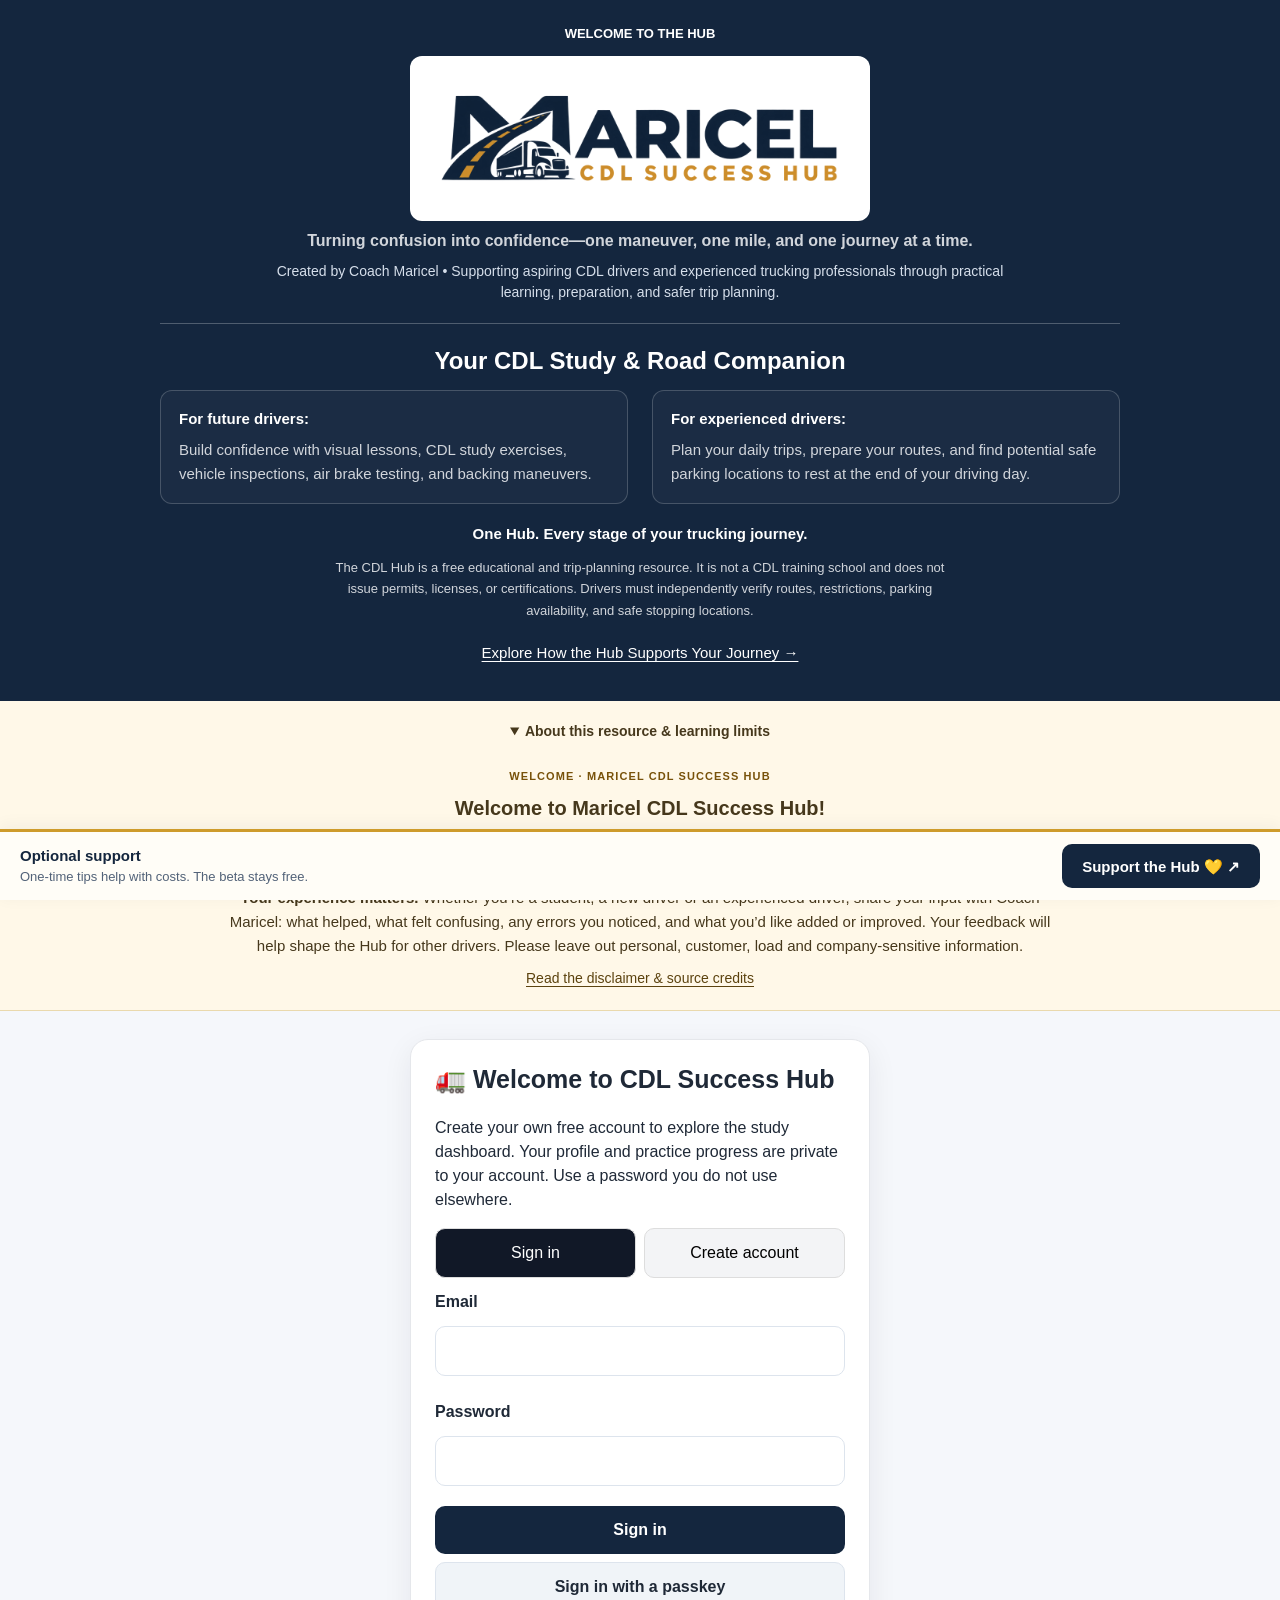
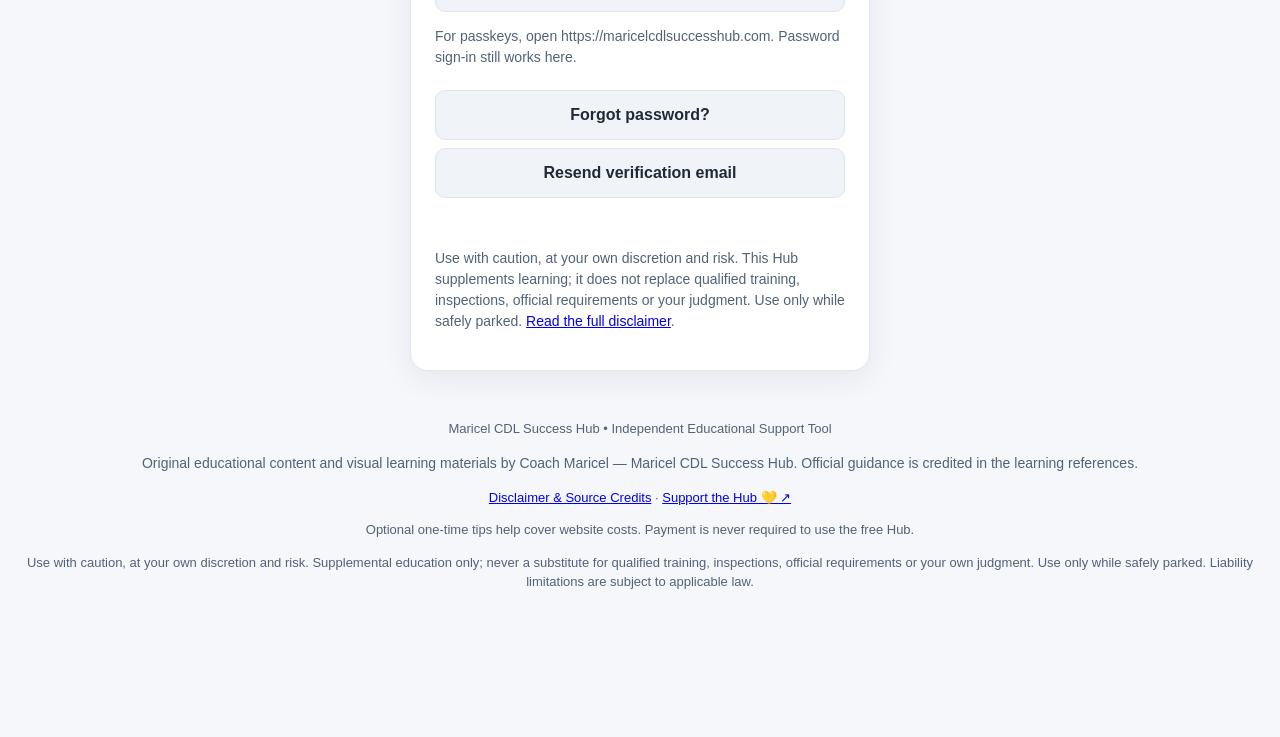
==== index.html @ 184f887d "Remove public beta messaging for official Hub launch" ====
<!DOCTYPE html>
<html lang="en">
<head>
  <meta charset="UTF-8" />
  <meta name="viewport" content="width=device-width, initial-scale=1.0" />
  <title>Maricel CDL Success Hub</title>
  <meta name="description" content="A free CDL study and road companion for aspiring and experienced drivers: visual lessons, daily trip planning, route resources and potential parking locations. Not a CDL training school or licensing agency.">
  <meta name="theme-color" content="#111827" />
  <meta name="apple-mobile-web-app-capable" content="yes" />
  <meta name="apple-mobile-web-app-status-bar-style" content="black-translucent" />
  <meta name="apple-mobile-web-app-title" content="CDL Success Hub" />
  <link rel="manifest" href="manifest.json" />
  <link rel="apple-touch-icon" href="icon-192.png" />                            
  <script src="member-config.js"></script>
  <script src="member-navigation.js?v=57"></script>
  <meta name="referrer" content="no-referrer" />
  <script src="vendor/supabase-2.105.0.js"></script>
  <style>
    [hidden]{display:none!important}
    :root{--bg:#f5f7fb;--card:#fff;--text:#1f2937;--muted:#6b7280;--border:#e5e7eb;--accent:#111827;--soft:#f3f4f6;--danger:#991b1b;--success:#166534}
    *{box-sizing:border-box}
    body{margin:0;font-family:Arial,sans-serif;background:var(--bg);color:var(--text)}
    header{background:var(--accent);color:white;padding:22px 16px;text-align:center}
    header h1{margin:0;font-size:25px} header p{margin:8px 0 0;color:#d1d5db}
    main{padding:16px;max-width:1120px;margin:auto}
    section{display:none}.active{display:block}
    .card{background:var(--card);border:1px solid var(--border);border-radius:16px;padding:16px;margin-bottom:16px;box-shadow:0 2px 10px rgba(0,0,0,.04)}
    h2{margin-top:0} label{display:block;font-weight:bold;margin-top:12px;margin-bottom:6px}
    input,textarea,select{width:100%;padding:12px;border:1px solid var(--border);border-radius:10px;font-size:16px;background:white}
    textarea{min-height:90px}
    .btn{margin-top:14px;background:var(--accent);color:white;border:none;padding:12px;border-radius:10px;font-weight:bold;cursor:pointer;width:100%}
    .btn.light{background:var(--soft);color:var(--text);border:1px solid var(--border)}
    .grid{display:grid;grid-template-columns:repeat(auto-fit,minmax(220px,1fr));gap:12px}
    .two-col{display:grid;grid-template-columns:repeat(auto-fit,minmax(245px,1fr));gap:12px}
    .warning{background:#fff7ed;border:1px solid #fed7aa;color:#7c2d12;padding:12px;border-radius:12px;margin-top:12px}
    .success{background:#f0fdf4;border:1px solid #bbf7d0;color:var(--success);padding:12px;border-radius:12px;margin-top:12px}
    .danger{background:#fef2f2;border:1px solid #fecaca;color:var(--danger);padding:12px;border-radius:12px;margin-top:12px}
    .small{color:var(--muted);font-size:14px}
    .list-item{border:1px solid var(--border);border-radius:12px;padding:12px;margin:10px 0;background:white}
    .pill{display:inline-block;padding:6px 10px;border-radius:999px;background:var(--soft);margin:4px;font-size:14px}
    ol li, ul li{margin:8px 0}
    footer{text-align:center;color:var(--muted);padding:20px;font-size:13px}
    details.advanced{margin-top:12px;border:1px solid var(--border);border-radius:12px;padding:10px 12px;background:var(--soft)}
    details.advanced summary{cursor:pointer;font-weight:700}
    .action-grid{display:grid;grid-template-columns:repeat(auto-fit,minmax(180px,1fr));gap:10px;margin-top:12px}.action-grid .btn{margin-top:0}
    .dashboard-grid{display:grid;grid-template-columns:minmax(0,1.35fr) minmax(260px,.65fr);gap:16px}.dashboard-grid .card{margin-bottom:0}.dashboard-note-grid{display:grid;grid-template-columns:1fr 1fr;gap:16px;margin-top:16px}.dashboard-note-grid>div{margin-top:0}
    #practiceyard .grid{grid-template-columns:repeat(3,minmax(0,1fr));align-items:stretch}
    #practiceyard .grid .card{display:flex;flex-direction:column;gap:8px}
    #practiceyard .grid .card h3{margin:0}
    #practiceyard .grid .card p{flex:1;line-height:1.5;margin:4px 0}
    #practiceyard .grid .btn{margin-top:auto}
    @media(max-width:700px){#practiceyard .grid,.dashboard-grid,.dashboard-note-grid{grid-template-columns:1fr}main{padding:12px}}
    #memberGate{max-width:460px;margin:28px auto;padding:24px;border-radius:18px;background:white;border:1px solid #e5e7eb;box-shadow:0 8px 30px #11182712}
    #memberGate input{margin:6px 0 12px}#memberGate .btn{margin-top:8px}#memberGate .auth-tabs{display:flex;gap:8px}#memberGate .auth-tabs button{flex:1;padding:12px;border:1px solid #ddd;border-radius:10px;background:#f3f4f6;cursor:pointer}#memberGate .auth-tabs button.selected{background:#111827;color:white}#memberMessage{min-height:22px;margin-top:12px}#memberControls{display:none;align-items:center;justify-content:space-between;gap:12px;padding:8px 16px;background:white}#memberControls button{padding:8px 12px;border-radius:8px;border:1px solid #ddd;background:#f3f4f6;cursor:pointer}

    :root{--accent:#14263e;--muted:#526278;--border:#dde4ed;--soft:#f0f4f8}
    body{line-height:1.5}button,input,select,textarea{font:inherit}button{touch-action:manipulation}
    button:focus-visible,a:focus-visible,summary:focus-visible{outline:3px solid #187bcd;outline-offset:3px}
    .skip-link{position:fixed;top:-100px;left:16px;z-index:30;background:white;padding:12px;color:var(--accent)}.skip-link:focus{top:12px}
    header{padding:24px 28px;text-align:center;display:flex;flex-direction:column;align-items:center}header h1{font-size:24px}header p{max-width:780px;margin-left:auto;margin-right:auto}header .small{color:#d6dfeb}
    #nav{position:fixed;inset:0 auto 0 0;width:244px;overflow-y:auto;background:white;border-right:1px solid var(--border);padding:24px 16px;z-index:10;display:block}
    .nav-brand{font-size:22px;font-weight:800;letter-spacing:.04em;color:var(--accent);line-height:1.2;margin:0 10px 26px}.nav-brand span{display:block;font-size:13px;letter-spacing:0;font-weight:400;color:var(--muted);margin-top:6px}
    .nav-group{border-top:1px solid var(--border);margin-top:14px;padding-top:12px}.nav-group h2{font-size:11px;letter-spacing:.12em;text-transform:uppercase;color:var(--muted);margin:0 12px 6px}
    #nav button[data-screen]{display:block;text-align:left;width:100%;border:0;border-radius:9px;background:transparent;color:var(--text);padding:10px 12px;margin:3px 0;font-size:14px;font-weight:600;cursor:pointer;min-height:44px}
    #nav button[data-screen]:hover{background:var(--soft)}#nav button.active[data-screen]{color:white;background:var(--accent)}
    #nav .menu-toggle{display:none}.nav-note{font-size:12px;color:var(--muted);padding:18px 12px 0}
    body:has(#nav:not([hidden]))>header,body:has(#nav:not([hidden]))>#memberControls,body:has(#nav:not([hidden]))>footer{margin-left:244px}
    #memberMain{max-width:1220px;width:calc(100% - 244px);margin:0 0 0 244px;padding:28px 32px;min-height:65vh}
    #memberControls{border-bottom:1px solid var(--border);min-width:0}#memberIdentity{overflow-wrap:anywhere}
    #subnav{display:none!important}.page-context{font-size:13px;font-weight:700;color:var(--muted);margin:0 0 18px;letter-spacing:.02em}
    main h2:focus{outline:none}#practiceContent{scroll-margin-top:84px}#practiceContent:focus{outline:none}
    h2{font-size:25px;line-height:1.25}h3{font-size:18px}.card{padding:24px;border-radius:14px;box-shadow:0 2px 8px #14263e05}
    .eyebrow{font-size:12px;letter-spacing:.1em;text-transform:uppercase;font-weight:700;color:var(--muted);margin:0 0 12px}.lead{color:var(--muted);max-width:70ch;margin:10px 0 20px}
    .badge{display:inline-block;font-size:12px;font-weight:700;border-radius:20px;padding:4px 9px;background:#eaf1f9;color:#294b70;margin-bottom:12px}
    .page-columns{display:grid;grid-template-columns:minmax(0,1.2fr) minmax(0,.8fr);align-items:start;gap:20px}.page-columns>.card{min-width:0}
    .learning-path{display:grid;grid-template-columns:repeat(3,minmax(0,1fr));gap:12px;margin:18px 0}.learning-path button{background:var(--soft);border:1px solid var(--border);border-radius:12px;padding:18px;text-align:left;cursor:pointer;color:var(--text)}.learning-path strong{display:block;margin-bottom:6px}.learning-path span{font-size:14px;color:var(--muted)}
    #practiceyard .grid .card{padding:20px}.dashboard-grid{margin-bottom:20px}.dashboard-note-grid{margin-bottom:20px}
    .btn{min-height:44px}.two-col>*{min-width:0}details.advanced summary{min-height:32px}.form-intro{margin:0 0 18px;color:var(--muted)}
    @media(min-width:1700px){#memberMain{margin-left:calc(244px + (100vw - 244px - 1220px)/2)}}
    @media(max-width:1050px){#nav{width:216px}#memberMain{width:calc(100% - 216px);margin-left:216px;padding:24px}body:has(#nav:not([hidden]))>header,body:has(#nav:not([hidden]))>#memberControls,body:has(#nav:not([hidden]))>footer{margin-left:216px}.page-columns{grid-template-columns:1fr}.dashboard-grid{grid-template-columns:1fr}#practiceyard .grid{grid-template-columns:1fr}}
    @media(max-width:700px){#nav{position:sticky;top:0;width:100%;padding:8px 12px;border:0;border-bottom:1px solid var(--border);max-height:78vh;box-shadow:0 2px 8px #14263e12}#nav .menu-toggle{display:flex;justify-content:space-between;align-items:center;width:100%;min-height:44px;background:var(--accent);color:white;border:0;border-radius:9px;padding:10px 14px;font-weight:700;cursor:pointer}.nav-brand{display:none}#nav:not(.menu-open) .nav-links{display:none}.nav-links{padding:6px 0 12px}.nav-note{display:none}#memberMain{width:100%;margin:0;padding:18px 14px}body:has(#nav:not([hidden]))>header,body:has(#nav:not([hidden]))>#memberControls,body:has(#nav:not([hidden]))>footer{margin-left:0}header{padding:20px 16px}header h1{font-size:22px}header p{font-size:14px}.card{padding:18px}.learning-path,.dashboard-note-grid{grid-template-columns:1fr}.two-col{grid-template-columns:1fr}h2{font-size:23px}.page-context{margin-bottom:12px}#memberGate{margin:18px 12px}}
    .directory-grid{display:grid;grid-template-columns:repeat(auto-fit,minmax(240px,1fr));gap:12px}.directory-grid article{display:flex;flex-direction:column;min-width:0}.directory-grid article p{flex-grow:1}.directory-grid h4{font-size:18px;margin:0 0 10px}.directory-link{display:block;text-decoration:none;text-align:center;white-space:normal}.official-stops{margin-top:24px;scroll-margin-top:80px}.official-stops:focus{outline:none}.sr-only{position:absolute;width:1px;height:1px;padding:0;margin:-1px;overflow:hidden;clip:rect(0,0,0,0);white-space:nowrap;border:0}#memberParkingSuggestions summary{cursor:pointer;min-height:40px}.directory-grid .list-item{margin:0}
    @media(max-width:700px){.directory-grid{grid-template-columns:1fr}}
  
    #backing .grid{grid-template-columns:repeat(4,minmax(0,1fr));gap:12px}#backing [data-backing-guide]{min-height:54px;margin:0}#backing .selected-guide{background:var(--accent);color:white;border-color:var(--accent)}
    #backing [data-backing-guide="panic"]{border:2px solid #b96c35}#backing .backing-purpose{margin:18px 0}
    .backing-detail{border-top:1px solid var(--border);margin-top:22px;padding-top:24px;scroll-margin-top:86px}.backing-detail h3{font-size:26px;margin:0 0 6px}.backing-detail h4{font-size:17px;margin:20px 0 8px}.backing-detail li{margin:0 0 10px}.backing-detail ul,.backing-detail ol{padding-left:24px}.backing-detail p{max-width:78ch}.backing-focus{font-size:18px;color:var(--muted);margin:0 0 20px}.backing-empty{background:var(--soft);padding:22px;border-radius:12px}.backing-empty p{margin-bottom:0}
    .backing-mode{display:flex;gap:10px;max-width:460px;margin:16px 0}.backing-mode .btn{flex:1;margin:0;min-height:48px}.backing-quick{max-width:78ch}.backing-quick ol{counter-reset:backing-step;list-style:none;padding:0}.backing-quick li{position:relative;padding:10px 10px 10px 46px;border-bottom:1px solid var(--border);counter-increment:backing-step}.backing-quick li:before{content:counter(backing-step);position:absolute;left:0;top:10px;border-radius:50%;background:#e5edf6;color:#294b70;width:28px;height:28px;text-align:center;font-weight:700}
    .backing-learn-grid{display:grid;grid-template-columns:1fr 1fr;gap:24px;align-items:start}.backing-figure{margin:20px 0 0}.backing-figure svg{width:100%;height:auto;display:block;font:18px Arial,sans-serif;fill:#233c53}.backing-figure figcaption{font-size:14px;color:var(--muted);margin-top:12px}.backing-understand{padding:4px 20px 12px;background:var(--soft);border-radius:12px;margin-top:20px}.backing-mistakes{display:grid;grid-template-columns:1fr 1fr;gap:12px}.backing-mistakes .list-item{margin:0}.backing-mistakes p{margin:6px 0 0}.backing-stop{padding:14px 16px;border-left:4px solid #b4642b;background:#fff5eb;border-radius:0 10px 10px 0}.backing-actions{display:flex;flex-wrap:wrap;gap:10px;margin-top:22px}.backing-actions .btn{margin:0;width:auto}.backing-sources{margin-top:22px;border-top:1px solid var(--border);padding-top:16px}.backing-sources summary{cursor:pointer;font-weight:700}.backing-sources a{color:#195b92;text-decoration:underline}.backing-detail :focus-visible{outline:3px solid #187bcd;outline-offset:3px}
    @media(max-width:850px){#backing .grid{grid-template-columns:repeat(2,minmax(0,1fr))}.backing-learn-grid{grid-template-columns:1fr}.backing-figure{max-width:580px;margin-top:0}.backing-mistakes{grid-template-columns:1fr}.backing-actions{flex-direction:column}.backing-actions .btn{width:100%}.backing-detail h3{font-size:23px}}

    .camera-home{display:flex;align-items:center;gap:24px;justify-content:space-between;border-left:4px solid #287bb3;background:#f5faff}.camera-home h3{margin:0}.camera-home p{margin:8px 0 0;max-width:65ch}.camera-home .btn{width:auto;min-width:220px;flex-shrink:0;margin:0}.camera-result{margin-top:22px;border-top:1px solid var(--border);padding-top:22px}.camera-result h3{font-size:25px;margin:0}.camera-service{font-weight:700;color:var(--muted)}.camera-actions{display:flex;gap:12px;flex-wrap:wrap;margin:18px 0}.camera-actions .btn{display:inline-block;text-align:center;text-decoration:none;width:auto;margin:0;min-height:48px}.camera-empty{background:var(--soft);padding:20px;border-radius:12px}.camera-empty p{margin-bottom:0}.camera-check-grid{display:grid;grid-template-columns:repeat(3,minmax(0,1fr));gap:20px}.camera-check-grid .eyebrow{display:block;margin-bottom:8px}.camera-check-grid p{margin:0}.camera-references summary{font-weight:700;cursor:pointer}.camera-references{margin-top:20px}.camera-references a{color:#195b92;text-decoration:underline}#cameras select{min-height:50px}
    @media(max-width:850px){.camera-home{display:block}.camera-home .btn{width:100%;margin-top:16px}.camera-check-grid{grid-template-columns:1fr}.camera-actions{flex-direction:column}.camera-actions .btn{width:100%}}
    .brand-lockup{display:block;background:#fff;border-radius:12px;padding:12px 18px;width:min(100%,460px);margin:0 auto} .brand-lockup img{display:block;width:100%;height:auto}
    .nav-brand{margin:0 0 20px;padding:0}.nav-brand img{display:block;width:100%;height:auto}
    @media(max-width:700px){.brand-lockup{max-width:360px;padding:10px 12px}}
    .hub-study-scope{border-top:1px solid #ffffff40;padding-top:22px;margin-top:20px;width:100%;max-width:960px;font-size:15px;line-height:1.65}.hub-study-scope h2{font-size:24px;margin:0 0 14px;color:#fff}.hub-audience-grid{display:grid;grid-template-columns:repeat(2,minmax(0,1fr));gap:24px;text-align:left}.hub-audience-grid p{margin:0;padding:16px 18px;border:1px solid #ffffff30;border-radius:12px;background:#ffffff08}.hub-audience-grid strong{display:block;color:#fff;margin-bottom:6px}header .hub-journey-line{margin:18px auto 10px;color:#fff}header .hub-scope-limit{font-size:13px;max-width:88ch;margin:0 auto 12px}header .hub-study-scope a{display:inline-block;color:#fff;text-underline-offset:3px;min-height:44px;padding:8px 0}@media(max-width:700px){.hub-study-scope h2{font-size:22px}.hub-audience-grid{grid-template-columns:1fr;gap:12px}.hub-audience-grid p{font-size:14px}.hub-study-scope{margin-top:16px;padding-top:18px}}
    .beta-notice{padding:20px 28px;background:#fff8e8;border-bottom:1px solid #ead9ad;text-align:center;color:#46381c}.beta-notice-inner{max-width:850px;margin:0 auto}.beta-label{display:inline-block;font-size:11px;letter-spacing:.1em;font-weight:800;color:#78520a}.beta-notice h2{font-size:20px;line-height:1.35;margin:8px 0}.beta-notice p{font-size:15px;line-height:1.6;margin:0 auto 8px}.beta-notice a{font-size:14px;color:#5c430f;text-underline-offset:3px}
    body:has(#nav:not([hidden]))>.beta-notice{margin-left:244px}
    @media(max-width:1050px){body:has(#nav:not([hidden]))>.beta-notice{margin-left:216px}}
    @media(max-width:700px){body:has(#nav:not([hidden]))>.beta-notice{margin-left:0}.beta-notice{padding:18px 16px}.beta-notice h2{font-size:18px}}
    .support-hub{display:grid;grid-template-columns:minmax(0,1fr) 220px;gap:28px;align-items:center;border-top:3px solid #c99834;margin-top:24px}.support-hub h3{font-size:22px;margin:0 0 12px}.support-hub p{margin:10px 0;max-width:72ch}.support-hub .eyebrow{display:block;color:#79550d;margin-bottom:8px}.support-hub-action{text-align:center}.support-hub-action .btn{display:block;text-decoration:none;background:#14263e;color:#fff;margin:0}.support-hub-action .small{font-size:13px}.support-external{font-size:14px}
    @media(max-width:700px){.support-hub{grid-template-columns:1fr;gap:10px}.support-hub-action{max-width:100%}.support-hub h3{font-size:20px}}
.community-tabs{display:flex;flex-wrap:wrap;gap:8px;margin:20px 0}.community-tabs button{padding:12px 15px;border:1px solid var(--border);border-radius:9px;background:var(--soft);color:var(--text);cursor:pointer;min-height:44px}.community-tabs .selected{background:var(--accent);color:white}.community-post,.community-message{border:1px solid var(--border);padding:20px;border-radius:12px;margin:16px 0;background:white;overflow-wrap:anywhere}.community-post h4{font-size:19px;margin:6px 0}.community-body{white-space:pre-wrap;overflow-wrap:anywhere}.community-actions{display:flex;flex-wrap:wrap;gap:8px}.community-actions .btn{width:auto;margin:4px 0;min-height:44px}.community-empty{background:var(--soft);padding:18px;border-radius:10px}.community-check{display:flex;align-items:flex-start;gap:12px;font-weight:400;margin:18px 0}.community-check input{width:20px;height:20px;flex:none;margin-top:3px}.community-message.own{background:#f0f6fc;border-left:4px solid #446b95}#communityStatus:empty{display:none}#communityStatus:not(:empty){padding:12px;border-left:4px solid #c99834;background:#fff8e8}#communityRoot .btn{max-width:100%}#communityRoot[aria-busy="true"]{opacity:.75;pointer-events:none}@media(max-width:700px){.community-post,.community-message{padding:16px}.community-actions .btn{flex:1}.community-tabs button{flex:1}}
    .menu-current{display:none}
    @media(max-width:700px){#nav .menu-toggle{gap:12px;min-height:64px;text-align:left;padding:12px 16px;border:1px solid #344b65;box-shadow:0 2px 4px #14263e14}.menu-toggle-symbol{font-size:26px;line-height:1;flex:none}.menu-toggle-copy{flex:1;display:block;min-width:0}.menu-toggle-title{display:block;font-size:17px;line-height:1.3;font-weight:750}.menu-toggle-hint{display:block;font-size:12px;line-height:1.4;font-weight:400;color:#e1e9f2;margin-top:3px}.menu-toggle-arrow{font-size:26px;line-height:1;flex:none}.menu-current{display:block;font-size:12px;color:var(--muted);margin:6px 4px 0}#nav.menu-open .menu-toggle{position:sticky;top:0;z-index:1}#nav .nav-links{padding-bottom:14px}}
.clearance-actions{display:flex;flex-wrap:wrap;gap:10px;margin:16px 0}.clearance-actions .btn{display:inline-block;text-decoration:none;text-align:center;width:auto;margin:0;min-height:48px}#clearances select{min-height:50px}#clearanceResult h3{font-size:24px;margin:8px 0}@media(max-width:700px){.clearance-actions{flex-direction:column}.clearance-actions .btn{width:100%}}.member-avatar{display:inline-flex;position:relative;vertical-align:middle;width:44px;height:44px;flex:none;border-radius:50%;overflow:hidden;background:#e2e8f0;color:#14263e;align-items:center;justify-content:center;font-size:15px;font-weight:bold;margin-right:8px}.member-avatar img{position:absolute;inset:0;width:100%;height:100%;object-fit:cover}.avatar-settings{border:1px solid #dce4ee;border-radius:12px;padding:18px;margin:24px 0}.avatar-settings canvas{display:block;max-width:100%;width:256px;height:auto;border-radius:12px}.avatar-settings input[type=range]{min-height:40px}.avatar-settings .btn{margin-top:10px}
.member-name-dialog{width:min(440px,calc(100% - 32px));max-height:calc(100dvh - 40px);overflow:auto;border:1px solid #d6dfeb;border-top:4px solid #c79632;border-radius:18px;padding:26px;color:#1e293b;background:#fff;box-sizing:border-box}.member-name-dialog::backdrop{background:rgba(10,27,45,.6)}.member-name-dialog h2{margin:0 0 12px;font-size:26px}.member-name-dialog p{line-height:1.6}.member-name-dialog input{box-sizing:border-box;width:100%}.member-name-dialog .name-actions{display:flex;flex-direction:column;gap:10px;margin-top:18px}.member-name-dialog .name-actions .btn{margin:0;flex:1;width:auto;min-height:48px}.member-name-dialog :focus-visible{outline:3px solid #187bcd;outline-offset:3px}#dashboardWelcomeName{overflow-wrap:anywhere}#dashboardWelcomeName:focus{outline:none}
</style>
<link rel="stylesheet" href="lessons.css?v=62"><link rel="stylesheet" href="road-readiness.css?v=53"><link rel="stylesheet" href="pretrip.css?v=55"><link rel="stylesheet" href="air-brakes.css?v=56"><link rel="stylesheet" href="incab.css?v=57">
<link rel="stylesheet" href="community-chat.css?v=33">
<link rel="stylesheet" href="community-lists.css?v=43">
<link rel="stylesheet" href="support-bar.css?v=36"></head>
<body class="hub-with-support">
<a class="skip-link" href="#memberMain">Skip to page content</a>
<header>

<p style="margin:0 0 12px;color:#fff;font-size:13px;font-weight:700">WELCOME TO THE HUB</p>
<h1 class="brand-lockup"><img src="assets/maricel-cdl-logo.png" alt="Maricel CDL Success Hub" width="2048" height="683" fetchpriority="high"></h1>

<p><strong>Turning confusion into confidence—one maneuver, one mile, and one journey at a time.</strong></p>

<p class="small">
Created by Coach Maricel • Supporting aspiring CDL drivers and experienced trucking professionals through practical learning, preparation, and safer trip planning.
</p>

<div class="hub-study-scope" aria-labelledby="hubCompanionTitle"><h2 id="hubCompanionTitle">Your CDL Study &amp; Road Companion</h2><div class="hub-audience-grid"><p><strong>For future drivers:</strong> Build confidence with visual lessons, CDL study exercises, vehicle inspections, air brake testing, and backing maneuvers.</p><p><strong>For experienced drivers:</strong> Plan your daily trips, prepare your routes, and find potential safe parking locations to rest at the end of your driving day.</p></div><p class="hub-journey-line"><strong>One Hub. Every stage of your trucking journey.</strong></p><p class="hub-scope-limit">The CDL Hub is a free educational and trip-planning resource. It is not a CDL training school and does not issue permits, licenses, or certifications. Drivers must independently verify routes, restrictions, parking availability, and safe stopping locations.</p><a href="disclaimer.html#study-tool-scope">Explore How the Hub Supports Your Journey →</a></div>
</header>
<aside class="beta-notice" aria-labelledby="betaNoticeTitle">
  <div class="beta-notice-inner"><details id="betaNoticeDetails" open><summary>About this resource &amp; learning limits</summary>
    <span class="beta-label">WELCOME · MARICEL CDL SUCCESS HUB</span>
    <h2 id="betaNoticeTitle">Welcome to Maricel CDL Success Hub!</h2>
    <p>Features are still being tested and may change. You may encounter errors or interruptions. Please share feedback and verify road, weather, and parking information with the original source.</p>
    <p><strong>Your experience matters.</strong> Whether you’re a student, a new driver or an experienced driver, share your input with Coach Maricel: what helped, what felt confusing, any errors you noticed, and what you’d like added or improved. Your feedback will help shape the Hub for other drivers. Please leave out personal, customer, load and company-sensitive information.</p>
    <a href="disclaimer.html">Read the disclaimer &amp; source credits</a>
  </details></div>
</aside>
<div id="memberControls"><span id="memberIdentity"></span><button type="button" onclick="memberSignOut()">Sign out</button></div>
<div id="memberGate"><h2>🚛 Welcome to CDL Success Hub</h2><p>Create your own free account to explore the study dashboard. Your profile and practice progress are private to your account. Use a password you do not use elsewhere.</p><div id="memberTabs" class="auth-tabs"><button id="memberTabSignIn" class="selected" type="button" onclick="memberMode('signin')">Sign in</button><button id="memberTabSignUp" type="button" onclick="memberMode('signup')">Create account</button></div><form id="memberForm"><label id="memberEmailLabel" for="memberEmail">Email</label><input id="memberEmail" type="email" autocomplete="email" required><label id="memberPasswordLabel" for="memberPassword">Password</label><input id="memberPassword" type="password" minlength="8" autocomplete="current-password" required><button id="memberSubmit" class="btn" type="submit">Sign in</button></form><div id="passkeyLogin"><button id="passkeySignIn" class="btn light" type="button" disabled>Sign in with a passkey</button><p id="passkeyLoginHelp" class="small" role="status" aria-live="polite">Checking passkey availability…</p></div><button id="memberForgotButton" class="btn light" type="button" onclick="memberMode('reset')">Forgot password?</button><button id="memberResendButton" class="btn light" type="button" onclick="memberResend()">Resend verification email</button><p id="memberMessage" role="status" aria-live="polite"></p><p class="small">Use with caution, at your own discretion and risk. This Hub supplements learning; it does not replace qualified training, inspections, official requirements or your judgment. Use only while safely parked. <a href="disclaimer.html">Read the full disclaimer</a>.</p></div>
<dialog id="memberNameDialog" class="member-name-dialog" aria-labelledby="memberNameTitle" aria-describedby="memberNameHelp"><h2 id="memberNameTitle">What should we call you? 💛</h2><p id="memberNameHelp">Choose a first name or nickname for your welcome message. This stays in your private profile; it does not change your Community name or make you publicly listed.</p><form id="memberNameForm"><label for="memberNameInput">Your preferred name</label><input id="memberNameInput" name="preferredName" maxlength="100" autocomplete="nickname" enterkeyhint="done"><p class="small">No legal name required. You can change this anytime in My Profile.</p><p class="small">Want to post, comment or leave feedback? You can set up an optional Community profile next. You choose its display name; photos and messaging remain optional. There is no member directory.</p><p id="memberNameStatus" role="status" aria-live="polite"></p><div class="name-actions"><button id="memberNameSave" class="btn" type="submit">Save my name</button><button id="memberNameCommunity" class="btn light" type="button" onclick="saveMemberName(event,true)">Save &amp; set up Community</button><button id="memberNameLater" class="btn light" type="button" onclick="dismissMemberName()">Not now</button></div></form></dialog>
<nav id="nav" aria-label="Main navigation" hidden></nav>
<div id="subnav" aria-label="Section navigation" hidden></div>
<main id="memberMain" tabindex="-1" hidden>
<p id="pageContext" class="page-context">Home / My dashboard</p>
  
<section id="home" class="active">
  <div class="card">
    <h2 id="dashboardWelcomeName" tabindex="-1">👋 Welcome, Driver!</h2>
    <p><strong>Turning confusion into confidence—one maneuver, one mile, and one journey at a time.</strong></p>
    <p>Whether you’re preparing for your CDL or already driving professionally, the Hub is here for your journey. Study with visual lessons, refresh your knowledge, plan daily trips, explore route and weather resources, and find potential parking locations. Your study and trip tools are organized in the menu. Verify current restrictions, parking permission and availability; real vehicle practice requires qualified instruction.</p>
    <p class="small">Every professional driver was once a beginner.</p><button type="button" class="btn light" onclick="openMemberCommunitySetup()">Set up / manage my Community profile</button>
  </div>

  <div class="card" id="homeStudyScope"><span class="badge">CDL study &amp; road companion</span><h3>For aspiring drivers and experienced professionals.</h3><p>Use Maricel CDL Success Hub to prepare for CDL knowledge and skills topics, understand truck systems, refresh your knowledge and support daily trip preparation. Experienced drivers can use route, weather and parking references throughout their working day. Independently verify each route, restriction and parking option. We are not a CDL training school, do not conduct official CDL tests and do not issue permits, licenses, endorsements or certifications.</p><p>Hub lessons, quizzes and review marks do not count as Entry-Level Driver Training (ELDT) completion or behind-the-wheel credit. Complete any required training with an appropriate provider and meet your state’s licensing requirements. Your state licensing agency issues your CDL; using this Hub does not guarantee eligibility or a passing result.</p><div class="camera-actions"><a class="btn light" href="https://www.fmcsa.dot.gov/registration/commercial-drivers-license/state-resources-and-programs" target="_blank" rel="noopener noreferrer">Find your state licensing agency ↗</a><a class="btn light" href="https://tpr.fmcsa.dot.gov/" target="_blank" rel="noopener noreferrer">Find an ELDT provider ↗</a></div></div>
  <div class="card road-home"><span class="badge">New students &amp; refreshers</span><h3>Start with a clear learning path</h3><p>Meet the truck, build your yard references, then explore road preparation, grades, weather and decisions to reassess. Choose a topic at your own pace.</p><button type="button" class="btn" onclick="openNewDriverStart()">Open New Driver Start Here →</button></div>
  <div class="card camera-home"><div><span class="badge">Before your next trip</span><h3>See the road ahead</h3><p>Open official traffic cameras by state and check winter road conditions before you leave.</p></div><button class="btn" onclick="openTrafficCameras()">Live Traffic Cameras</button></div>
  <div class="dashboard-grid">
    <div class="card">
      <p class="eyebrow">Your next step · 5 minutes</p><h3>Today's Mission</h3>
      <p><strong>Understand how tractor and trailer headings interact.</strong></p>
      <p class="small">⏱ Estimated Time: 5 minutes<br>🎯 Today's Goal: Understand the trailer—not memorize the steering wheel.</p>
      <button class="btn" onclick="openScreen('lesson')">Start Today's Lesson</button>
    </div>

    <div class="card">
      <span class="badge">Private to your account</span><h3>Latest Progress</h3>
      <div id="dashboardProgressSummary"><p class="small">Your latest private practice entry will appear here.</p></div><button class="btn light" onclick="openScreen('progress')">View or log my progress</button>
    </div>
  </div>

  <div class="dashboard-note-grid">
    <div class="success"><strong>💡 Coach's Focus</strong><br>Notice drift early. Use small, observed corrections with your instructor.</div>
    <div class="warning"><strong>🔒 Privacy Rule</strong><br>Never enter load information, bills of lading, employee IDs, truck or trailer numbers, or company-sensitive information.</div>
  </div>
  <div id="supportHub" class="card support-hub" aria-labelledby="supportHubTitle">
    <div><span class="eyebrow">Optional support</span><h3 id="supportHubTitle">Finding the Hub useful? Help keep it going.</h3>
    <p>If Maricel CDL Success Hub has helped you learn, practice or feel more prepared, please consider a tip of any amount. Your support helps me cover website costs and continue improving these educational resources for fellow drivers.</p>
    <p><strong>Every contribution is appreciated.</strong> Support is completely optional—the free resource is available whether you contribute or not.</p></div>
    <div class="support-hub-action"><a class="btn" href="support.html" target="_blank" rel="noopener noreferrer">Support the Hub 💛 <span class="support-external">↗</span></a><p class="small">Choose Stripe or Venmo.<br>One-time tip · opens a new tab</p></div>
  </div>
</section>
<section id="practiceyard">
  <div class="learning-path" aria-label="Suggested training order">
    <button type="button" onclick="openScreen('lesson')"><strong>1. Learn the basics</strong><span>Start with Backing Fundamentals.</span></button>
    <button type="button" onclick="showPracticeLesson('straight')"><strong>2. Try a guided exercise</strong><span>Practice small steering corrections.</span></button>
    <button type="button" onclick="openScreen('progress')"><strong>3. Record your practice</strong><span>Save a win and your next focus.</span></button>
  </div>

  <div class="card">
    <h2>🚛 CDL Practice Yard</h2>

    <p><strong>Turning confusion into confidence—one maneuver, one mile, and one journey at a time.</strong></p>

    <p>
      Welcome to Coach Maricel’s educational Practice Yard.
      Study a situation, choose a response and read the explanation.
      Bring what you noticed to supervised practice on the actual truck.
    </p>

  </div>

  <div class="grid">

    <div class="card">
      <h3>🧠 Understanding Trailer Movement</h3>

      <p>
        Learn WHY the trailer moves before you ever touch the steering wheel.
      </p>

      <button class="btn"
        onclick="showPracticeLesson('trailer')">
        Start Lesson
      </button>

    </div>

    <div class="card">

      <h3>Think Before You Steer</h3>

      <p>A short scenario with choices, explanations and retries. Start with Test 3: Straighten and Hold.</p>

      <button class="btn"
        aria-controls="practiceContent" onclick="showPracticeLesson('center')">

        Try a Decision Exercise

      </button>

    </div>

    <div class="card">

      <h3>🚛 Straight Back Trainer</h3>

      <p>

        Learn steering corrections one step at a time.

      </p>

      <button class="btn"
    onclick="showPracticeLesson('straight')">

    Start Training

</button>
    </div>

  </div>

  <div class="card">

    <h3>Coach Maricel</h3><p class="small">Study first: <button type="button" class="btn light" onclick="openBackingPoster()">Open Visual Mastery poster</button></p>

    <div class="grid" aria-label="Practice tests" style="margin-bottom:16px">
      <button class="btn light" id="straightTest1" aria-pressed="false" aria-controls="practiceContent" onclick="showPracticeLesson('straight')">Test 1: Trailer Drifting Right</button>
      <button class="btn light" id="straightTest2" aria-pressed="false" aria-controls="practiceContent" onclick="showPracticeLesson('straight-left')">Test 2: Trailer Drifting Left</button>
    </div>
    <div class="grid" aria-label="More practice tests" style="margin-bottom:16px">
      <button class="btn light" aria-controls="practiceContent" onclick="showPracticeLesson('center')">Test 3: Straighten and Hold</button>
    </div>
    <p class="small">Work through Tests 1–3 at your own pace. These are educational exercises, not official CDL tests. No timer or saved score.</p>
    <div id="practiceContent" aria-live="polite">

      Select one lesson to begin.

    </div>

  </div>

</section>
<section id="profile"><div class="card"><h2>My Profile</h2><p class="lead">Choose the name you want to see on your dashboard. Your profile is private to your account.</p><label for="profileName">Display name</label><input id="profileName" maxlength="100" autocomplete="nickname"><p id="profileEmail" class="small"></p><button id="profileSaveButton" class="btn" onclick="saveProfile()">Save Profile</button><p id="profileSaved" role="status" aria-live="polite"></p><p class="small">Never enter CDL numbers, employee IDs, or load documents.</p></div><div class="card" id="passkeySecurity" aria-labelledby="passkeySecurityTitle"><h3 id="passkeySecurityTitle">Security · Passkeys</h3><p>Use a passkey for optional sign-in with your device’s fingerprint, face unlock, PIN or security key. First sign in to your existing verified account, then add a passkey on a device you trust.</p><p class="small">Your device or password manager handles the passkey. The Hub does not receive your fingerprint, face scan or device PIN. Keep access to your email and password for recovery. Supabase passkeys are currently experimental.</p><button class="btn" id="passkeyAdd" type="button" disabled>Add a passkey</button><button class="btn light" id="passkeyRefresh" type="button">Refresh my passkeys</button><p id="passkeyStatus" role="status" aria-live="polite"></p><div id="passkeyList"></div><p class="small">A passkey is another way to enter the same account. It does not change your profile, progress or Community permissions. Removing one here revokes Hub sign-in with that passkey; its saved entry may still appear in your password manager.</p></div></section>

<section id="planner">
  <div class="card"><span class="badge">Trip planning</span><h2>Plan My Route</h2>
    <p class="small">Plan the trip first, then use Safe Haven Finder for nearby parking and Facility Notes for private arrival details.</p>
    <div class="warning"><strong>No classified information:</strong> Address/location only. No load, BOL, dispatch, trailer, or commodity details.</div>
    <label for="currentLocation">Current City or Location</label><input id="currentLocation" placeholder="Example: Colton, CA">
    <label for="deliveryAddress">Destination / Facility Address</label><input id="deliveryAddress" placeholder="Street address or City, State">
    <div class="two-col"><div><label for="appointmentDate">Appointment Date</label><input id="appointmentDate" type="date"></div><div><label for="appointmentTime">Appointment Time · your reference only</label><input id="appointmentTime" type="time"></div></div>
    <details class="advanced"><summary>Advanced: enter destination coordinates</summary><div class="two-col"><div><label for="manualLat">Latitude</label><input id="manualLat" inputmode="decimal" placeholder="34.0522"></div><div><label for="manualLon">Longitude</label><input id="manualLon" inputmode="decimal" placeholder="-118.2437"></div></div></details>
    <button class="btn" onclick="autoPlanDestination()">Auto Get Sunset, Timezone & Weather</button>
    <div id="autoPlanResult" role="status" aria-live="polite"></div>
<p class="small">Weather and sun times: <a href="https://open-meteo.com/" target="_blank" rel="noopener noreferrer">Open-Meteo</a>, <a href="https://creativecommons.org/licenses/by/4.0/" target="_blank" rel="noopener noreferrer">CC BY 4.0</a>. Address data: © <a href="https://www.openstreetmap.org/copyright" target="_blank" rel="noopener noreferrer">OpenStreetMap contributors (ODbL)</a>, via Nominatim / Photon. Temperatures and wind are converted and rounded; the suggested two-hour parking buffer is calculated by this Hub, not a legal limit or a guarantee of available parking. Destination coordinates are sent to Open-Meteo; entered addresses are sent to the geocoding services. Confirm the matched location before relying on the forecast. <a href="disclaimer.html">Disclaimer &amp; Source Credits</a>.</p>
    <h3>Open your route</h3><p class="small">Google Maps directions are not a truck-specific route clearance check.</p>
    <div class="action-grid">
      <button class="btn light" onclick="openMapRoute()">Open Route in Google Maps</button><button class="btn light" onclick="openRouteClearances()">Low bridges &amp; clearance checks</button><button class="btn light" onclick="openRouteCameras()">Check traffic cameras by state</button>
    </div>
    <details class="advanced"><summary>Choose official parking &amp; service directories</summary><p class="small">Opens the official-source finder using your destination as a city reminder. This does not calculate stops along the route.</p><div class="action-grid">
      <button class="btn light" onclick="openRouteSearch('truckstops')">Truck Stops</button>
      <button class="btn light" onclick="openRouteSearch('truckstops')">Travel Centers</button>
      <button class="btn light" onclick="openRouteSearch('rest')">Rest Areas</button>
      <button class="btn light" onclick="openRouteSearch('parking')">Truck Parking</button>
      <button class="btn light" onclick="openRouteSearch('scales')">CAT Scales</button>
    </div></details>
  </div>
</section>

<section id="weather">
<div class="card"><span class="badge">Official forecasts · all 50 states + DC</span><h2>Weather by State</h2><p class="lead">Choose a state, then enter the city or ZIP code along your route. Open the National Weather Service forecast while safely parked.</p><label for="weatherState">State</label><select id="weatherState" required onchange="updateStateWeather()"></select><form action="https://forecast.weather.gov/zipcity.php" method="get" target="_blank" rel="noopener noreferrer" onsubmit="return prepareStateForecast()"><label for="weatherPlace">City or ZIP code</label><input id="weatherPlace" oninput="this.setCustomValidity('')" placeholder="Example: Barstow or 92311" required maxlength="100" autocomplete="off" aria-describedby="weatherHelp"><input type="hidden" id="weatherQuery" name="inputstring"><p id="weatherHelp" class="small">Choose your actual location. Confirm the location, elevation, forecast issue time and any alerts on the NWS page. A forecast for one city does not describe the whole state or route.</p><button class="btn" type="submit">Open official local forecast ↗</button></form><div id="stateWeatherResult" class="clearance-actions"></div><p class="small">Forecasts open on the official NWS website in a new tab. No weather is loaded until you open a source. City/ZIP searches are sent to NWS; the Hub does not save this search.</p></div>
<div class="card"><h3>Coach Maricel’s weather check</h3><p>Check several points along your route, including mountain passes and your planned stopping location. Review wind, gusts, precipitation, visibility and changing temperatures. Use official road-condition tools for closures and chain or commercial-vehicle restrictions.</p><p class="warning">Weather forecasts are estimates and can change. They do not establish road traction, safe clearance or that travel is suitable for your vehicle and load. Verify during pre-trip and along the route, follow your carrier’s procedures and official restrictions, and stop in a suitable place if conditions exceed your equipment or training. Use only while safely parked.</p><p class="small">Official forecasts and alert information: NOAA / National Weather Service. Original preparation wording: Maricel CDL Success Hub. The destination forecast in Plan My Route separately uses Open-Meteo. <a href="disclaimer.html#weather-source-credits">Weather source credits &amp; limitations</a>.</p></div></section>
<section id="clearances">
<div class="card"><span class="badge">Pre-trip planning reference</span><h2>Low Bridges &amp; Clearance Checks</h2><p class="lead">Find official low-bridge, vertical-clearance and truck-restriction resources before your trip.</p>
<div class="warning"><strong>Verify during pre-trip—and along the route.</strong> Confirm the actual total height of your truck, trailer and load, including the highest equipment or accessory, using your company’s approved procedures and qualified help when needed. Do not assume every trailer is the same height. A completed pre-trip does not prove a bridge is safe to pass.</div>
<label for="clearanceState">State you are traveling through</label><select id="clearanceState" onchange="renderClearances()"></select><div id="clearanceResult" class="camera-result" aria-live="polite"></div></div>
<div class="card"><h3>Coach Maricel’s clearance check</h3><div class="camera-check-grid"><div><span class="eyebrow">1 · Know your actual height</span><p>Confirm the complete vehicle/load height during pre-trip and whenever equipment, load or operating configuration changes. Never climb onto a vehicle or load to measure without appropriate equipment and procedures.</p></div><div><span class="eyebrow">2 · Verify your full route</span><p>Check official clearance records and current restrictions for the correct road, direction and lane. Include ramps, detours, local streets and the final approach. Obtain required permits and carrier guidance.</p></div><div><span class="eyebrow">3 · Read the signs</span><p>Roadwork, resurfacing, snow and changing conditions can affect available space. Obey posted restrictions. If clearance is uncertain, stop safely before the obstruction and seek qualified assistance; do not attempt to squeeze through.</p></div></div>
<p class="warning"><strong>Use with caution, at your own discretion and risk.</strong> This Hub is not a complete bridge inventory, truck GPS, route survey, clearance certification or substitute for pre-trip inspection, professional instruction, company procedures, posted signs or official requirements. No listing—or absence of a listing—guarantees safe passage. Pre-trip verification is necessary but does not replace checking each structure and current restrictions. The driver/operator must independently verify suitability.</p>
<details class="camera-references"><summary>Sources, credits &amp; coverage</summary><p>Links lead to official state agency tools, maps, lists or advisories. Caltrans, TxDOT/TxDMV, WSDOT, INDOT, IDOT, ODOT, PennDOT, MassDOT and NYSDOT control their respective resources. The FHWA directory provides state permit-office contacts; it is not a clearance map. The selector includes all 50 states and DC, but dedicated clearance links are currently available for selected states only. Other selections explicitly require further clearance verification. The Hub does not copy a bridge database or independently measure clearances.</p><p>Original preparation wording for Maricel CDL Success Hub. See each agency’s notices and the <a href="disclaimer.html#clearance-source-credits">clearance source credits</a>, plus our <a href="disclaimer.html">full disclaimer</a>.</p></details></div>
</section>
<section id="cameras">
  <div class="card"><span class="badge">Check before you go · official sources</span><h2>Live Traffic Cameras</h2><p class="lead">Pick a state. Open its camera list or map. Check the highway ahead while you are safely parked.</p>
  <label for="cameraState">State · all 50 states + Washington, D.C.</label><select id="cameraState" onchange="selectedTexasCamera='';renderTrafficCameras()" aria-describedby="cameraStateHelp"><option value="">Choose a state</option></select><p id="cameraStateHelp" class="small">Some services cover a region or selected highways. Camera availability is not guaranteed.</p><div id="cameraResult" class="camera-result"></div></div>
  <div class="card"><h3>Coach Maricel’s winter trip check</h3><div class="camera-check-grid"><div><span class="eyebrow">1 · Check the time</span><p>Read the camera timestamp and viewing direction. An old or frozen image is not a current road report.</p></div><div><span class="eyebrow">2 · Look along the route</span><p>Compare several nearby views for visibility and changing conditions. A clear-looking image cannot rule out ice.</p></div><div><span class="eyebrow">3 · Check restrictions</span><p>Read official closures, wind alerts and commercial-vehicle or chain restrictions before deciding whether to proceed.</p></div></div><p class="warning">Use while parked. Cameras support trip planning; they do not establish that a road is safe for your truck. If conditions exceed your training or equipment, stay stopped in a suitable location and seek guidance.</p><div class="camera-actions"><button class="btn light" onclick="openScreen('safehaven')">Find safe parking</button><button class="btn light" onclick="openScreen('planner')">Review my trip plan</button></div><details class="camera-references"><summary>Sources &amp; coverage</summary><p>Direct links to state DOT, 511 and public-agency camera services. Some camera maps require enabling the Cameras layer. Illinois uses regional Travel Midwest coverage; DC links to Maryland approaches. Maine, New Hampshire and Vermont share a camera list. Texas offers direct metro-area links. Hawaii camera coverage varies by island and highway.</p><p>Original winter-check wording for Maricel CDL Success Hub. No camera images, logos or streams are copied or embedded; source agencies control their feeds.</p><a href="https://www.osha.gov/winter-weather/hazards" target="_blank" rel="noopener noreferrer">OSHA winter-weather preparation reference ↗</a><p class="small">Links reviewed October 27, 2026. Coverage and external websites may change.</p></details></div>
</section>

<section id="safehaven">
  <div class="card"><span class="badge">Official public-access sources</span><h2>Truck Parking &amp; Rest Stops</h2>
    <p>Choose your state and open its travel map directly, or use an established truck-stop locator below.</p>
    <p class="small">Check rest-area status on the map, then confirm truck access, fees and overnight rules for your stop. Available parking spaces are not guaranteed.</p>
    <label for="safeSearchLocation">City or address to use in the official directory</label><input id="safeSearchLocation" placeholder="Example: Barstow, CA" aria-describedby="parkingLocationHelp">
    <p id="parkingLocationHelp" class="small">Your city is shown as a reminder below. Enter it in the operator’s locator after opening its website.</p>
    <div class="action-grid" aria-label="Official stop categories">
      <button class="btn" type="button" data-stop-category="parking" onclick="showOfficialStops('parking')">Truck Parking</button>
      <button class="btn light" type="button" data-stop-category="truckstops" onclick="showOfficialStops('truckstops')">Truck Stops &amp; Travel Centers</button>
      <button class="btn light" type="button" data-stop-category="rest" onclick="showOfficialStops(&quot;rest&quot;)">Public Rest Areas</button>
      <button class="btn light" type="button" data-stop-category="fuel" onclick="showOfficialStops('fuel')">Diesel Fuel</button>
      <button class="btn light" type="button" data-stop-category="scales" onclick="showOfficialStops('scales')">CAT Scales</button>
    </div>
    <div id="officialStopResults" class="official-stops" tabindex="-1" aria-live="polite"></div>
    <div class="warning"><strong>Before choosing an overnight stop:</strong><ul><li>Confirm wide truck entrance.</li><li>Check satellite view.</li><li>Avoid tiny gas stations, low bridges, dead ends, and tight shopping centers.</li><li>Confirm the location accepts your truck and permits your intended rest period.</li><li>A shipper, receiver, distribution center, fuel pump, or scale is not overnight parking unless the operator explicitly permits it.</li><li>Never risk unsafe shoulder parking.</li></ul></div>
  </div>
  <details class="card" id="memberParkingSuggestions"><summary><strong>Member suggestions — unverified</strong></summary>
  <p class="warning">Member reports are not checked by this hub. They are excluded from the official source list above. Do not assume public access or overnight permission from a member report.</p>
  <div class="card">
  <details class="advanced"><summary>Share a Safe Haven with Members</summary>
  <p class="small">Save only public location and amenity information. Do not include load, customer, truck, or employee details.</p>

  <label for="safeHavenName">Location Name</label><input id="safeHavenName" maxlength="150" placeholder="Example: Westside Travel Center">

  <div class="two-col"><div><label for="safeHavenCity">City</label><input id="safeHavenCity" maxlength="100" placeholder="Barstow"></div><div><label for="safeHavenState">State</label><input id="safeHavenState" maxlength="30" placeholder="CA"></div></div>

  <label for="overnightParking">Overnight Parking</label><select id="overnightParking">
    <option>Unknown</option>
    <option>Yes</option>
    <option>No</option>
    <option>Limited</option>
  </select>

  <label for="difficulty">Difficulty Rating</label><select id="difficulty">
    <option>Easy</option>
    <option>Moderate</option>
    <option>Difficult</option>
    <option>Very Tight</option>
  </select>

  <label for="restrooms">Restrooms</label><select id="restrooms">
    <option value="">Unknown</option>
    <option value="true">Yes</option>
    <option value="false">No</option>
  </select>

  <label for="showers">Showers</label><select id="showers">
    <option value="">Unknown</option>
    <option value="true">Yes</option>
    <option value="false">No</option>
  </select>

  <label for="diesel">Diesel</label><select id="diesel">
    <option value="">Unknown</option>
    <option value="true">Yes</option>
    <option value="false">No</option>
  </select>

  <label for="foodNearby">Food Nearby</label><input id="foodNearby" placeholder="Example: Subway, McDonald's">

  <label for="safeHavenNotes">Public Notes</label><textarea id="safeHavenNotes" maxlength="1000" placeholder="Entrance, parking, or access notes that are safe to share"></textarea>

  <button class="btn" onclick="saveSafeHaven()">Share Safe Haven</button>
  <p id="safeHavenSaved" role="status" aria-live="polite"></p>
  </details>
</div>
<div class="card"><h3>Unverified Member Reports</h3><div id="safeHavenList"><p class="small">Shared locations will appear here.</p></div></div>

  </details>
</section>

<section id="facility">
  <div class="page-columns">
  <div class="card"><span class="badge">Private to your account</span><h2>My Facility Notes</h2><p class="small">These arrival notes are private to your signed-in account. Never save load, customer, employee, truck, or trailer information.</p>
    <label for="facilityName">Facility Name</label><input id="facilityName">
    <label for="facilityAddress">Facility Address</label><input id="facilityAddress">
    <details class="advanced"><summary>Optional: entrance and check-in coordinates</summary><div class="two-col"><div><label for="entranceLat">Truck Entrance Latitude</label><input id="entranceLat"></div><div><label for="entranceLon">Truck Entrance Longitude</label><input id="entranceLon"></div></div>
    <div class="two-col"><div><label for="guardLat">Guard Shack Latitude</label><input id="guardLat"></div><div><label for="guardLon">Guard Shack Longitude</label><input id="guardLon"></div></div></details>
    <label for="entranceNotes">Truck Entrance Notes</label><textarea id="entranceNotes"></textarea>
    <label for="guardNotes">Guard Shack / Check-In Notes</label><textarea id="guardNotes"></textarea>
    <label for="approachNotes">Best Direction to Approach</label><textarea id="approachNotes"></textarea>
  
    <button class="btn" onclick="saveFacilityNote()">Save Private Note</button>
    <p id="facilitySaved" role="status" aria-live="polite"></p>
  </div>
  <div class="card"><h3>My Saved Facility Notes</h3><div id="facilityList"><p class="small">Your private notes will appear here.</p></div></div>

  </div>
</section>

<section id="backing">
  <div class="card"><h2>Backing Guides</h2><p class="lead">Choose a maneuver, then use Quick refresher for the essentials or Teach me for explanations and diagrams.</p>
    <div class="grid">
      <button type="button" class="btn light" data-backing-guide="straight" aria-pressed="false" aria-controls="backingContent" onclick="showBacking('straight')">Straight Backing</button>
      <button type="button" class="btn light" data-backing-guide="offset" aria-pressed="false" aria-controls="backingContent" onclick="showBacking('offset')">Offset Backing</button>
      <button type="button" class="btn light" data-backing-guide="alley" aria-pressed="false" aria-controls="backingContent" onclick="showBacking('alley')">Alley Dock</button>
      <button type="button" class="btn light" data-backing-guide="45" aria-pressed="false" aria-controls="backingContent" onclick="showBacking('45')">45° Backing</button>
      <button type="button" class="btn light" data-backing-guide="90" aria-pressed="false" aria-controls="backingContent" onclick="showBacking('90')">90° Backing</button>
      <button type="button" class="btn light" data-backing-guide="blind" aria-pressed="false" aria-controls="backingContent" onclick="showBacking('blind')">Blind Side</button>
      <button type="button" class="btn light" data-backing-guide="truckstop" aria-pressed="false" aria-controls="backingContent" onclick="showBacking('truckstop')">Truck Stop Parking</button>
      <button type="button" class="btn light" data-backing-guide="panic" aria-pressed="false" aria-controls="backingContent" onclick="showBacking('panic')">I Lost My Setup</button>
    </div>
    <p class="small backing-purpose">Use while parked. These are educational refreshers for instructor-supervised learning, not truck navigation or a substitute for practical training.</p><div id="backingContent" class="backing-detail"><div class="backing-empty"><strong>What would you like to review?</strong><p>Choose a guide above. Start with Straight Backing, or use I Lost My Setup to pause and reassess.</p></div></div>
  </div>
</section>

<section id="drivercommunity">
<div class="card"><span class="badge">Members-only</span><h2>Community</h2><p class="lead">Learn together. Ask questions, share encouragement and help shape Maricel CDL Success Hub.</p>
<p>Your private profile and progress stay private. There is no browsable member directory. Community names/photos appear with members’ contributions; messages require a request and acceptance. Messages are not end-to-end encrypted. Only reported content is shared with moderators for review.</p>
<div id="communityTabs" class="community-tabs" aria-label="Community sections">
<button type="button" data-community-tab="forum" aria-pressed="true">Driver Forum</button><button type="button" data-community-tab="messages" aria-pressed="false">Messages</button><button type="button" data-community-tab="feedback" aria-pressed="false">Feedback</button><button type="button" data-community-tab="settings" aria-pressed="false">My Community Profile</button><button id="communityModTab" type="button" data-community-tab="moderation" aria-pressed="false" hidden>Moderation</button>
</div><p id="communitySetupNotice" class="warning" hidden>Community is opening soon. Moderator setup is being completed before discussions and messaging are enabled. You can prepare your optional Community profile now.</p><p id="communityStatus" role="status" aria-live="polite"></p><div id="communityRoot">Open Community to load member discussions.</div></div>
<div class="card"><h3>Community rules</h3><ul><li>Be respectful. No harassment, discrimination, spam, scams, advertising or shaming.</li><li>Share experience, not guarantees. Verify advice with qualified instructors and official sources. Use the Hub while parked.</li><li>No passwords, CDL numbers, private contact details, exact live locations, load information, customer documents or company-sensitive details.</li><li>Post only material you have permission to share. Text only in this community; no attachments.</li><li>Report concerning content and block unwanted contacts. Reports may be reviewed by Coach Maricel or designated moderators and are not monitored continuously. For emergencies, contact emergency services.</li><li>Moderators may hide content or suspend Community access for rule violations. This does not make every post verified or safe.</li></ul><p class="small">There is no member directory. Posting or commenting shows your chosen name and optional photo to signed-in members. Message participants see each other’s Community identity. Withdrawing a post hides it; retained reports and moderation records remain available to the site operator. <a href="disclaimer.html">Disclaimer &amp; source credits</a>.</p></div>
</section>
<section id="community">
  <div class="card"><span class="badge">Stored on this device</span><h2>My Notebook</h2>
    <p>Keep personal reminders, questions for your instructor, and lessons you want to revisit.</p>
    <div class="warning"><strong>Saved on this device only:</strong> These notes are not shared with members or synced to your account. Anyone using this browser may be able to see them. Do not store private or sensitive information here.</div>
  </div>
  <div class="page-columns">
  <div class="card"><h3>Add a Note</h3><label for="postTopic">Title</label><input id="postTopic" maxlength="120"><label for="postMessage">Note</label><textarea id="postMessage" maxlength="2000"></textarea><button class="btn" onclick="savePost()">Save Note</button></div>
  <div class="card"><h3>Saved Notes</h3><div id="postList"></div></div>

  </div>
</section>

<section id="resources">
  <div class="card"><h2>Safety &amp; Resources</h2><p class="lead">Quick reminders to review before practice or a trip. Follow your instructor and official guidance.</p>
    <div class="list-item"><strong>Pre-Trip Reminder</strong><br>Review tires, lights, brakes, leaks, coupling, mirrors, fluids, paperwork and safety equipment. This is a reminder only, not a complete inspection or brake-test procedure. Follow your instructor, equipment guidance and current inspection checklist.</div>
    <div class="list-item"><strong>GOAL Rule</strong><br>When unsure, stop and secure the vehicle before getting out to look. Inspect the full intended path, including the sides and overhead space.</div>
    <div class="list-item"><strong>Parking Before Dark</strong><br>Plan parking early, before fatigue, duty limits, weather or darkness restrict your options. A sunset buffer is a planning aid, not a safety cutoff or a parking-availability guarantee.</div>
    <div class="list-item"><strong>Need Help Now</strong><br>Stop in a suitable location and secure using the equipment’s parking procedure. Breathe. Check surroundings. Contact your instructor or dispatch for guidance; use emergency services for an emergency.</div>
  </div>
<div class="card road-home"><h3>Road Readiness for new drivers &amp; refreshers</h3><p>Six parked study topics connect trip preparation, mountains, weather, space, fatigue and changing plans to questions for qualified instruction.</p><button type="button" class="btn" onclick="openNewDriverStart()">Open New Driver Start Here →</button></div>
<div class="card" id="backingStudyPoster"><span class="badge">Coach Maricel’s study material</span><h3>Maricel CDL Success Hub Visual Mastery</h3><p>A beginner backing poster using Maricel truck artwork: see the difference between starting a trailer turn and correcting straight-back drift, then learn what to watch, how to check alignment and when to stop.</p><div class="warning"><strong>Read this with your instructor.</strong> Wheel directions use the seated driver’s viewpoint. Starting an intentional turn from alignment and correcting unwanted straight-back drift are different situations. These drawings are learning references, not a simulated vehicle path or a fixed steering recipe.</div><a href="backing-poster.html" aria-label="Open Maricel CDL Success Hub Visual Mastery full size"><img src="assets/maricel-visual-mastery.png?v=49" alt="Maricel CDL Success Hub Visual Mastery: paired left and right intentional-turn and drift examples, GOAL, alignment, rear-corner and wheel references, following and stop decisions." loading="lazy" width="1800" height="2700" style="display:block;width:100%;max-width:600px;height:auto;margin:20px auto;border-radius:10px"></a><div class="camera-actions"><a class="btn" href="backing-poster.html" target="_blank" rel="noopener noreferrer">View poster, print &amp; references ↗</a><a class="btn light" href="assets/maricel-visual-mastery.png?v=49" download="Maricel-CDL-Success-Hub-Visual-Mastery.png">Download poster</a></div><p class="small">Original Coach Maricel explanations and existing Maricel truck artwork. Learning references: FMCSA training context, California DMV and Washington DOL general backing guidance, and OSHA spotter guidance. Open the poster page for source links and accessible text notes.</p></div>
</section>

<section id="progress">
  <div class="page-columns">
  <div class="card"><span class="badge">Private to your account</span><h2>My Practice Progress</h2><p class="form-intro">After practice, record one win and one thing to work on next. Your entries follow your signed-in account.</p>
    <p id="guideProgressNotice" class="success" role="status" hidden></p><label for="progressDate">Date</label><input type="date" id="progressDate">
    <label for="progressBacking">Practice or study topic</label><input id="progressBacking">
    <label for="progressWin">What Went Well?</label><textarea id="progressWin"></textarea>
    <label for="progressImprove">What Needs Improvement?</label><textarea id="progressImprove"></textarea>
    <label for="confidence">Confidence Level</label><select id="confidence"><option>1 - Very Nervous</option><option>2</option><option>3</option><option>4</option><option>5 - Confident</option></select>
    <button class="btn" onclick="saveProgress()">Save Progress</button>
  </div>
  <div class="card"><h3>My Practice History</h3><div id="progressList"></div></div>

  </div>
</section>

  <section id="about">

  <div class="card">

    <h2>🚛 About Maricel CDL Success Hub</h2>

    <h3>Our Mission</h3>

    <p><strong>Turning confusion into confidence—one maneuver, one mile, and one journey at a time.</strong></p>

    <div class="success">

      Every professional driver was once a beginner.

      Maricel CDL Success Hub supports aspiring drivers and experienced trucking professionals.
      Learn why the truck moves, refresh your knowledge, and prepare for daily trips with route, weather and potential parking resources.

    </div>

    <h3>Our Vision</h3>

    <p>

      To be a useful study and road companion at every stage of a driver’s journey,
      combining visual learning, preparation, refreshers and practical trip-planning resources.

    </p>

    <p><a href="disclaimer.html">Read our Disclaimer &amp; Source Credits</a></p>
    <h3>Educational Purpose</h3>

    <p>

      Maricel CDL Success Hub is an independent educational practice
      and study tool designed to support aspiring drivers before and during professional CDL training,
      and experienced drivers through ongoing learning and daily trip preparation.

    </p>

    <div class="warning">

      <strong>Disclaimer</strong>

      <br><br>

      Maricel CDL Success Hub is an independent study tool, not a CDL training school. It does not provide required ELDT or behind-the-wheel training and does not conduct official CDL tests.

      This application does not issue CDL licenses,
      certifications, endorsements, or testing results.

      Hub activities and review marks do not award ELDT completion or behind-the-wheel credit. Your state licensing agency issues permits and licenses after you meet its requirements. Study here to prepare and refresh your knowledge; arrange qualified training separately.

      Always follow your instructor,
      employer,
      FMCSA regulations,
      and your state's CDL requirements.

    </div>

    <h3>Safety First</h3>

    <p>

      When unsure, stop and secure before GOAL (Get Out And Look).

      Never allow time pressure to force an unsafe maneuver.

      Build careful habits through qualified training and supervised practice.

    </p>

  </div>

</section>
<section id="admin">
  <div class="card"><h2>Admin Dashboard</h2><p>Future version: approve members, review facility submissions, moderate videos, pin announcements, and remove unsafe posts.</p>
    <div class="danger"><strong>Remove immediately:</strong> load details, paperwork, dispatch screens, trailer contents, customer documents, truck/trailer numbers, or private IDs.</div>
  </div>
</section>

  <section id="starter"><div class="card"><p><strong>Supplemental CDL study—not a training school.</strong> These lessons help you prepare and review. The Hub is not a substitute for required ELDT or supervised vehicle training. It does not conduct official tests or award licenses, certifications or training credit. <a href="disclaimer.html#study-tool-scope">Study scope &amp; licensing resources</a>.</p></div><div class="starter-hero"><span class="lesson-eyebrow">Coach Maricel · start from zero, return for a refresher</span><h2>New Driver Start Here</h2><p>No trucking experience assumed. Build the names and yard references first, then explore the preparation and judgment needed before supervised road practice. Experienced driver? Choose a topic below for a refresher.</p><p><strong>Notice → Understand → Decide → Check.</strong> A place to learn, prepare and find official resources.</p></div><div class="card"><h3>Your starting path</h3><p><button class="btn light" type="button" onclick="openPretrip()">Study tractor &amp; trailer parts →</button></p><p>Preparing for licensing? <button class="btn light" type="button" onclick="openCdlKnowledge()">Open CDL Knowledge &amp; Test Preparation →</button></p><div class="starter-step-grid"><button class="btn light" type="button" onclick="openStarterFoundation(0)"><strong>1. Meet the truck</strong><span>Learn tractor, trailer, coupling, rear corners and wheels in Lessons.</span></button><button class="btn light" type="button" onclick="openStarterFoundation(1)"><strong>2. Build your yard view</strong><span>Start with mirrors and references, then continue through Backing Fundamentals.</span></button><button class="btn light" type="button" onclick="selectRoadReadinessTopic(0)"><strong>3. Prepare for the road</strong><span>Use the Road Readiness primer below for trip, grade, weather and judgment questions.</span></button></div><p class="starter-note"><strong>Parked learning and discussion.</strong> These topics prepare questions for qualified instruction. Practice controls and emergency procedures on the actual equipment with appropriate training; study marks do not certify driving readiness. Use your current state requirements and equipment/site procedures.</p></div><div id="roadReadinessRoot"><div class="card"><h3>Road Readiness</h3><p>Six beginner topics for preparation and judgment. Enable JavaScript for scenarios and checks.</p></div></div></section>
<section id="cdlknowledge"><div class="card"><p><strong>Supplemental CDL study—not a training school.</strong> These lessons help you prepare and review. The Hub is not a substitute for required ELDT or supervised vehicle training. It does not conduct official tests or award licenses, certifications or training credit. <a href="disclaimer.html#study-tool-scope">Study scope &amp; licensing resources</a>.</p></div><div class="starter-hero"><span class="lesson-eyebrow">Coach Maricel · independent supplemental study</span><h2>CDL Knowledge &amp; Test Preparation</h2><p>Start with the words, understand the systems, and connect each idea to qualified practice. Seven general-knowledge topics for beginners and refreshers.</p><p><strong>Identify → Explain → Verify → Practice with instruction.</strong></p></div><div class="card"><h3>Your independent study companion</h3><p><button class="btn light" type="button" onclick="openIncab()">In-Cab Inspection Guide →</button></p><p><button class="btn light" type="button" onclick="openAirBrakes()">Air Brake Check Guide →</button></p><p><button class="btn light" type="button" onclick="openPretrip()">Explore the Pre-Trip Study Library →</button></p><p>Original Hub explanations and scenarios developed from public official references. This section is not a school curriculum, official exam bank or complete CDL/ELDT course. No school or employer sponsorship, affiliation or endorsement is implied.</p><p>General principles are shared across states; your current licensing agency determines the required tests and scoring. Equipment procedures require qualified instruction on the actual vehicle. Use the Hub while parked.</p><p><a href="https://www.fmcsa.dot.gov/registration/commercial-drivers-license/state-resources-and-programs" target="_blank" rel="noopener noreferrer">Find your state licensing agency ↗</a> · <a href="https://tpr.fmcsa.dot.gov/" target="_blank" rel="noopener noreferrer">FMCSA Training Provider Registry ↗</a></p></div><div id="cdlKnowledgeRoot"><p>Enable JavaScript for the seven study topics, scenarios and checks.</p></div></section>
<section id="incab"><div class="card"><p><strong>Supplemental CDL study—not a training school.</strong> These lessons help you prepare and review. The Hub is not a substitute for required ELDT or supervised vehicle training. It does not conduct official tests or award licenses, certifications or training credit. <a href="disclaimer.html#study-tool-scope">Study scope &amp; licensing resources</a>.</p></div><div class="starter-hero"><span class="lesson-eyebrow">Coach Maricel · begin with understanding</span><h2>In-Cab Inspection Guide</h2><p>From safe entry to the brake checks: learn the names, locations, purposes and observations before hands-on practice.</p><p><strong>6 study sections · 22 visual study cards · explanations and practice decisions.</strong></p><div class="pretrip-hero-rig"><div class="pretrip-rig-art" aria-hidden="true"><img class="pretrip-trailer" src="assets/maricel-success-hub-trailer.png" alt=""><img class="pretrip-tractor" src="assets/maricel-tractor.png" alt=""></div><p>Your Maricel study companion. The component sketches are representative; actual controls, symbols and locations vary by equipment.</p></div></div><div class="card"><h3>Identify. Check. Explain what you observe.</h3><p>Study this page while parked, before operating controls. Practice the actual inspection with qualified instruction using the vehicle’s procedures and current state/test-site requirements. The order here organizes learning; it is not a universal exam script or a complete vehicle inspection.</p><p class="incab-scope"><strong>Cab inspection and brake tests work together.</strong> This guide covers the broader cab checks. Use the dedicated Air Brake Check Guide for its stationary example, labeled limits and separate holding/stopping checks. Hydraulic and other brake designs require their own procedure.</p><div class="incab-start-actions"><button class="btn" type="button" onclick="incabUnit(0)">Start with safe entry →</button><button class="btn light" type="button" onclick="incabChoose()">Choose a section</button><button class="btn light" type="button" onclick="openAirBrakes()">Air Brake Check Guide</button></div></div><div id="incabRoot"><p>Enable JavaScript for the visual study cards and decisions.</p></div></section>
<section id="airbrakes"><div class="card"><p><strong>Supplemental CDL study—not a training school.</strong> These lessons help you prepare and review. The Hub is not a substitute for required ELDT or supervised vehicle training. It does not conduct official tests or award licenses, certifications or training credit. <a href="disclaimer.html#study-tool-scope">Study scope &amp; licensing resources</a>.</p></div><div class="starter-hero"><span class="lesson-eyebrow">Coach Maricel · understand the check before the controls</span><h2>Air Brake Check Guide</h2><p>Learn the setup, control state, observations and reasons behind the checks. Begin with no assumed truck knowledge, then connect the study to qualified hands-on instruction.</p><div class="pretrip-hero-rig"><div class="pretrip-rig-art" aria-hidden="true"><img class="pretrip-trailer" src="assets/maricel-success-hub-trailer.png" alt=""><img class="pretrip-tractor" src="assets/maricel-tractor.png" alt=""></div><p>Typical tractor with one air-braked semitrailer: a study example. Actual brake designs, pressure settings and state test formats vary.</p></div></div><div class="card"><h3>Purpose first. Actual evidence next.</h3><p><button class="btn light" type="button" onclick="openIncab()">Study the full in-cab checks →</button></p><div class="warning air-critical"><strong>Critical test area: every required check must be correct.</strong><p>The California and Washington modernized guides require all four air-brake checks to be explained and performed correctly; failure to do so causes automatic failure of the Vehicle Inspection test. Know the applicable limits, demonstrate the correct procedure and report the actual observations. Confirm your state/test-site format and vehicle specifications before practice.</p><p>Practice retries in this Hub do not mean retries are allowed during the official test.</p></div><p>This is a parked study guide, not a live vehicle test, repair manual or universal exam script. Do not use a phone while operating controls. Read first; practice with qualified instruction using the vehicle’s specifications and your current state/test-site requirements.</p><p><strong>Important distinction:</strong> low-air warning references are not identical across test formats. The walkthrough labels the California/Washington modernized example and explains why a different state’s general chapter may describe a different criterion.</p><p><button class="btn light" type="button" onclick="openPretrip()">Study the parts in the Pre-Trip Library</button></p></div><div id="airBrakeRoot"><p>Enable JavaScript for the guide and practice decisions.</p></div></section>
<section id="pretrip"><div class="card"><p><strong>Supplemental CDL study—not a training school.</strong> These lessons help you prepare and review. The Hub is not a substitute for required ELDT or supervised vehicle training. It does not conduct official tests or award licenses, certifications or training credit. <a href="disclaimer.html#study-tool-scope">Study scope &amp; licensing resources</a>.</p></div><div class="starter-hero"><span class="lesson-eyebrow">Coach Maricel · identify, understand and explain</span><h2>Pre-Trip Study Library</h2><p>Study a common tractor-semitrailer by section. Start with the names, explore the purpose and inspection considerations, then explain the concern in your own words.</p><p><strong>10 sections · 86 parts and study items · original representative sketches.</strong></p><div class="pretrip-hero-actions"><button class="btn" type="button" onclick="jumpPretripSearch()">Find a part →</button><button class="btn light" type="button" onclick="showPretripSections()">Choose a section</button></div><div class="pretrip-hero-rig"><div class="pretrip-rig-art" aria-hidden="true"><img class="pretrip-trailer" src="assets/maricel-success-hub-trailer.png" alt=""><img class="pretrip-tractor" src="assets/maricel-tractor.png" alt=""></div><p>Your Maricel truck reference. The component sketches are simplified study aids, not photographs, an exact component-location map or a way to judge condition.</p></div></div><div class="card"><h3>Build understanding before the walk-around</h3><p><button class="btn light" type="button" onclick="openIncab()">Open the In-Cab Inspection Guide →</button></p><p><button class="btn light" type="button" onclick="openAirBrakes()">Open the Air Brake Check Guide →</button></p><p>Use this library while parked. Common parts and system designs vary; this is not every component on every truck, a full inspection/repair procedure, or a substitute for qualified training. Include the actual vehicle’s special equipment and every required area in the real inspection.</p><p><strong>Read each sketch as a representative shape.</strong> Sketch colors do not establish actual fluid, wire, light or warning colors. No dimensions, acceptable wear limits, torque values, pressure-test sequence or correct coupling-lock position can be inferred from them.</p><p>Secure the vehicle using its approved procedure. Obtain instruction before accessing hazardous areas or performing moving/air-system checks. Never open a hot or pressurized coolant cap, disassemble a spring-brake chamber or work near moving parts based on this library.</p><p>Use your current state manual and testing-location instructions for the exact test, plus manufacturer and applicable inspection requirements. These original Hub explanations are developed from public references; no school or employer curriculum or endorsement is implied.</p><p><a href="https://www.fmcsa.dot.gov/registration/commercial-drivers-license/state-resources-and-programs" target="_blank" rel="noopener noreferrer">Find your licensing agency ↗</a> · <button class="btn light" type="button" onclick="openCdlKnowledge()">CDL Knowledge &amp; Test Preparation</button></p></div><div id="pretripRoot"><p>Enable JavaScript to explore the section library, search and study decisions.</p></div></section>
<section id="lesson"><div class="card"><p><strong>Supplemental CDL study—not a training school.</strong> These lessons help you prepare and review. The Hub is not a substitute for required ELDT or supervised vehicle training. It does not conduct official tests or award licenses, certifications or training credit. <a href="disclaimer.html#study-tool-scope">Study scope &amp; licensing resources</a>.</p></div><div id="lessonRoot"><div class="card"><h2>Backing Fundamentals</h2><p>Learn the truck parts, references and decisions with Coach Maricel. Use while parked and practice with qualified instruction.</p><noscript>Enable JavaScript to open the interactive lessons.</noscript></div></div></section>
</main>
<footer>Maricel CDL Success Hub • Independent Educational Support Tool<br><p class="small">Original educational content and visual learning materials by Coach Maricel — Maricel CDL Success Hub. Official guidance is credited in the learning references.</p>
  <a href="disclaimer.html">Disclaimer &amp; Source Credits</a> · <a href="support.html" target="_blank" rel="noopener noreferrer">Support the Hub 💛 ↗</a><p>Optional one-time tips help cover website costs. Payment is never required to use the free Hub.</p>
  <p>Use with caution, at your own discretion and risk. Supplemental education only; never a substitute for qualified training, inspections, official requirements or your own judgment. Use only while safely parked. Liability limitations are subject to applicable law.</p>
</footer>
<script>
 const SUPABASE_URL = window.MEMBER_CONFIG?.url || '';
const SUPABASE_KEY = window.MEMBER_CONFIG?.publishableKey || '';

// Static training assets are public. Supabase RLS protects member data.
// Development must use a separate Supabase project; no fallback to production.
const memberClient=SUPABASE_URL&&SUPABASE_KEY?window.supabase?.createClient(SUPABASE_URL,SUPABASE_KEY,{auth:{experimental:{passkey:true}}}):null;
let memberProfileRevision=0,memberProfileSaving=false,memberNamePromptDismissed=false;
let memberAuthMode='signin', memberUserId=null, memberRecovery=false, memberGeneration=0, memberScreenChange=0;
const memberEl=id=>document.getElementById(id);
const memberMessage=text=>memberEl('memberMessage').textContent=text;
const memberRedirect=()=>location.origin+location.pathname;
function memberMode(mode){
  if(memberRecovery && mode!=='recover')return;
  memberAuthMode=mode;
  const recover=mode==='recover',reset=mode==='reset';
  memberEl('memberTabSignIn').classList.toggle('selected',mode==='signin');
  memberEl('memberTabSignUp').classList.toggle('selected',mode==='signup');
  memberEl('memberTabs').hidden=recover;
  memberEl('memberEmailLabel').hidden=recover;
  memberEl('memberEmail').hidden=recover; memberEl('memberEmail').required=!recover;
  memberEl('memberPassword').hidden=reset;memberEl('memberPasswordLabel').hidden=reset;
  memberEl('memberPassword').required=!reset;
  memberEl('memberForgotButton').hidden=recover||reset;
  memberEl('memberResendButton').hidden=recover||reset;
  memberEl('memberPassword').autocomplete=mode==='signin'?'current-password':'new-password';
  memberEl('memberSubmit').textContent=({signin:'Sign in',signup:'Create free account',reset:'Send recovery email',recover:'Save new password'})[mode];
  memberMessage(mode==='recover'?'Choose your new password.':'');window.memberPasskeyModeChanged?.();
}
function memberDisplay(session){
  const signedIn=Boolean(session?.user?.email_confirmed_at)&&!memberRecovery;
  const previous=memberUserId;memberUserId=signedIn?session.user.id:null;
  memberEl('memberGate').hidden=signedIn;memberEl('memberMain').hidden=!signedIn;memberEl('nav').hidden=!signedIn;if(!signedIn)memberEl('subnav').hidden=true;
  memberEl('memberControls').style.display=signedIn?'flex':'none';
  memberEl('memberIdentity').textContent=signedIn?session.user.email:'';
  if(previous!==memberUserId){resetMemberNamePrompt();if(previous)window.hubNavigation?.clear(previous);memberGeneration++;window.memberPasskeysReset?.();window.communityReset?.();window.lessonsReset?.();window.roadReadinessReset?.();window.cdlKnowledgeReset?.();window.pretripReset?.();window.airBrakesReset?.();window.incabReset?.(); memberEl('profileName').value='';memberEl('profileEmail').textContent='';memberEl('profileSaved').textContent='';memberEl('progressList').textContent='';memberEl('facilityList').innerHTML='<p class="small">Your private notes will appear here.</p>';memberEl('facilitySaved').textContent='';memberEl('safeHavenSaved').textContent='';memberEl('dashboardWelcomeName').textContent='👋 Welcome, Driver!';memberEl('dashboardProgressSummary').innerHTML='<p class="small">Your latest private practice entry will appear here.</p>';['memberPassword','progressBacking','progressWin','progressImprove','progressDate','facilityName','facilityAddress','entranceLat','entranceLon','guardLat','guardLon','entranceNotes','guardNotes','approachNotes','currentLocation','deliveryAddress','appointmentDate','appointmentTime','manualLat','manualLon','safeSearchLocation','safeHavenName','safeHavenCity','safeHavenState','foodNearby','safeHavenNotes','postTopic','postMessage'].forEach(id=>memberEl(id).value='');memberEl('confidence').value='1 - Very Nervous';memberEl('autoPlanResult').textContent='';window.cancelTripLookup?.();}
  // Defer Supabase queries outside the auth callback to avoid auth lock deadlocks.
  if(signedIn&&previous!==memberUserId){
    const id=memberUserId,generation=memberGeneration,revision=memberScreenChange;
    const restorePage=()=>{if(id!==memberUserId||generation!==memberGeneration||revision!==memberScreenChange)return;if(typeof showScreen==='function'){const page=window.hubNavigation?.restore(id,screenGroups)||'home';showScreen(page);window.hubRestoreView?.(page);}};
    // Wait for the page modules before restoring Lessons, Community or Security.
    if(document.readyState==='loading')document.addEventListener('DOMContentLoaded',restorePage,{once:true});else restorePage();
    setTimeout(()=>{renderProgress();loadMemberProfile();renderSafeHavens();renderFacilityNotes();},0);
  }
}
async function memberSignOut(){
  try{const {error}=await memberClient.auth.signOut();if(error)throw error;memberRecovery=false;memberDisplay(null);memberMode('signin');memberEl('memberPassword').value='';}
  catch(e){alert('Could not sign out. Check your connection and retry.');}
}
async function memberResend(){
  if(!memberClient||!memberEl('memberEmail').reportValidity())return;
  try{const {error}=await memberClient.auth.resend({type:'signup',email:memberEl('memberEmail').value.trim(),options:{emailRedirectTo:memberRedirect()}});if(error)throw error;memberMessage('If verification is needed, check your email for a new link.');}catch(e){memberMessage('Unable to resend. Please wait before trying again.');}
}
document.getElementById('memberForm').addEventListener('submit',async event=>{
  event.preventDefault();if(!memberClient||window.memberPasskeysBusy?.())return;
  const email=memberEl('memberEmail').value.trim(),password=memberEl('memberPassword').value,mode=memberAuthMode;
  memberEl('memberSubmit').disabled=true;memberMessage('Please wait…');
  try{
    let result;
    if(mode==='reset')result=await memberClient.auth.resetPasswordForEmail(email,{redirectTo:memberRedirect()});
    else if(mode==='recover')result=await memberClient.auth.updateUser({password});
    else if(mode==='signup')result=await memberClient.auth.signUp({email,password,options:{emailRedirectTo:memberRedirect()}});
    else result=await memberClient.auth.signInWithPassword({email,password});
    if(result.error)throw result.error;
    memberEl('memberPassword').value='';
    if(mode==='recover'){memberRecovery=false;await memberClient.auth.signOut();memberDisplay(null);memberMode('signin');memberMessage('Password updated. Sign in with your new password.');}
    else memberMessage(mode==='reset'?'If an account exists, recovery instructions will be sent.':mode==='signup'?'Check your email to verify your account, then sign in.':'Signed in successfully.');
  }catch(e){memberMessage(mode==='signin'?'Unable to sign in. Check your credentials and verify your email.':mode==='recover'?'Could not update password. Request a fresh recovery link and try again.':'Unable to complete the request. Please check your connection and try again later.');}
  finally{memberEl('memberSubmit').disabled=false;}
});
if(memberClient){
  memberClient.auth.onAuthStateChange((event,session)=>{
    if(event==='PASSWORD_RECOVERY'){memberRecovery=true;memberMode('recover');}
    memberDisplay(session);
  });
  memberClient.auth.getSession().then(({data,error})=>{if(error)throw error;memberDisplay(data.session);}).catch(()=>{memberDisplay(null);memberMessage('Session could not be restored. Please sign in again.');});
  if(new URLSearchParams(location.hash.slice(1)).has('error')){memberMessage('This email link is invalid or expired. Request a new link.');history.replaceState(null,'',location.pathname);}
}else memberMessage('Sign-in service is unavailable. Please refresh the page.');
function setMemberProfileBusy(value){
  memberProfileSaving=value;
  ['profileSaveButton','memberNameSave','memberNameCommunity','memberNameLater'].forEach(id=>{const el=memberEl(id);if(el)el.disabled=value;});
  const input=memberEl('memberNameInput');if(input)input.readOnly=value;
}
function closeMemberNamePrompt(){const dialog=memberEl('memberNameDialog');if(dialog?.open){if(typeof dialog.close==='function')dialog.close();else dialog.removeAttribute?.('open');}}
function resetMemberNamePrompt(){
  memberProfileRevision++;memberNamePromptDismissed=false;setMemberProfileBusy(false);closeMemberNamePrompt();
  memberEl('memberNameInput').value='';memberEl('memberNameStatus').textContent='';
}
function askMemberName(){
  if(!memberUserId||memberRecovery||memberNamePromptDismissed||memberProfileSaving)return;
  const dialog=memberEl('memberNameDialog');if(!dialog||dialog.open)return;
  memberEl('memberNameInput').value='';memberEl('memberNameStatus').textContent='';
  if(typeof dialog.showModal==='function')dialog.showModal();else dialog.setAttribute?.('open','');
  memberEl('memberNameInput').focus?.();
}
function dismissMemberName(){if(memberProfileSaving)return;memberNamePromptDismissed=true;closeMemberNamePrompt();memberEl('dashboardWelcomeName').focus?.({preventScroll:true});}
async function loadMemberProfile(){
  const id=memberUserId,generation=memberGeneration,revision=memberProfileRevision;if(!id)return;
  try{
    const {data,error}=await memberClient.from('member_profiles').select('display_name').eq('user_id',id).maybeSingle();
    if(generation!==memberGeneration||id!==memberUserId||revision!==memberProfileRevision)return;
    if(error){memberEl('profileSaved').textContent='Could not load your profile. Try signing in again.';return;}
    const displayName=String(data?.display_name||'').trim();
    memberEl('profileName').value=displayName;
    memberEl('dashboardWelcomeName').textContent='👋 Welcome, '+(displayName||'Driver')+'!';
    memberEl('profileSaved').textContent='';
    if(!displayName)askMemberName();
  }catch(e){if(generation===memberGeneration&&id===memberUserId&&revision===memberProfileRevision)memberEl('profileSaved').textContent='Could not load your profile. Try signing in again.';return;}
  const {data:auth}=await memberClient.auth.getUser();
  if(generation!==memberGeneration||id!==memberUserId)return;
  memberEl('profileEmail').textContent=auth.user?.email||'';
}
async function saveProfile(){
  const id=memberUserId,generation=memberGeneration;if(!id||memberProfileSaving)return false;
  const displayName=memberEl('profileName').value.trim().slice(0,100);
  memberProfileRevision++;setMemberProfileBusy(true);
  try{
    const {error}=await memberClient.from('member_profiles').upsert({user_id:id,display_name:displayName,updated_at:new Date().toISOString()},{onConflict:'user_id'});
    if(generation!==memberGeneration||id!==memberUserId)return false;
    if(error){memberEl('profileSaved').textContent='Could not save profile. Please retry.';return false;}
    memberEl('profileName').value=displayName;
    memberEl('profileSaved').textContent='Your private profile was saved.';
    memberEl('dashboardWelcomeName').textContent='👋 Welcome, '+(displayName||'Driver')+'!';
    if(displayName){memberNamePromptDismissed=true;closeMemberNamePrompt();}
    return true;
  }catch(e){if(generation===memberGeneration&&id===memberUserId)memberEl('profileSaved').textContent='Could not save profile. Please retry.';return false;}
  finally{if(generation===memberGeneration&&id===memberUserId)setMemberProfileBusy(false);}
}
async function saveMemberName(event,community=false){
  event.preventDefault();if(!memberUserId||memberRecovery||memberProfileSaving)return;
  const input=memberEl('memberNameInput'),name=input.value.trim();
  if(!name){memberEl('memberNameStatus').textContent='Enter a first name or nickname, or choose Not now.';input.focus?.();return;}
  const generation=memberGeneration,id=memberUserId;memberEl('profileName').value=name.slice(0,100);memberEl('memberNameStatus').textContent='Saving your name…';
  const saved=await saveProfile();
  if(generation!==memberGeneration||id!==memberUserId)return;
  memberEl('memberNameStatus').textContent=saved?'':'Could not save your name. Please retry; your entry is still here.';
  if(saved){if(community)openMemberCommunitySetup();else memberEl('dashboardWelcomeName').focus?.({preventScroll:true});}
}
function openMemberCommunitySetup(){if(!memberUserId||memberRecovery)return;if(window.openCommunityProfile)window.openCommunityProfile();else{window.hubRememberView?.('drivercommunity',{tab:'settings'});openScreen('drivercommunity');}}
memberEl('memberNameForm').addEventListener('submit',saveMemberName);
memberEl('memberNameDialog').addEventListener('cancel',event=>{if(memberProfileSaving)event.preventDefault();else memberNamePromptDismissed=true;});

const primaryNav=[
  ['home','Home','home'],
  ['training','Training','lesson'],
  ['trip','Trip Tools','planner'],
  ['connect','Community','drivercommunity'],
  ['notebook','My Notebook','community'],
  ['account','My Account','progress']
];
const secondaryNav={
  training:[['starter','New Driver Start Here'],['cdlknowledge','CDL Knowledge & Test Prep'],['pretrip','Pre-Trip Study Library'],['incab','In-Cab Inspection Guide'],['airbrakes','Air Brake Check Guide'],['lesson','Lessons'],['practiceyard','Practice Yard'],['backing','Backing Guides'],['resources','Safety & Resources']],
  trip:[['cameras','Live Traffic Cameras'],['weather','Weather by State'],['clearances','Low Bridges & Clearances'],['planner','Plan My Route'],['safehaven','Find Safe Parking'],['facility','My Facility Notes']],
  account:[['progress','My Progress'],['profile','My Profile'],['about','About the Hub']]
};
const screenGroups={incab:'training',airbrakes:'training',pretrip:'training',cdlknowledge:'training',starter:'training',weather:'trip',clearances:'trip',drivercommunity:'connect',home:'home',practiceyard:'training',backing:'training',lesson:'training',resources:'training',planner:'trip',cameras:'trip',safehaven:'trip',facility:'trip',community:'notebook',progress:'account',profile:'account',about:'account'};
const nav=document.getElementById('nav'),subnav=document.getElementById('subnav');
const navBrand=document.createElement('div');navBrand.className='nav-brand';navBrand.innerHTML='<img src="assets/maricel-cdl-logo.png" alt="Maricel CDL Success Hub" width="2048" height="683">';nav.appendChild(navBrand);
const menuToggle=document.createElement('button');menuToggle.type='button';menuToggle.className='menu-toggle';menuToggle.innerHTML='<span class="menu-toggle-symbol" aria-hidden="true">☰</span><span class="menu-toggle-copy"><span class="menu-toggle-title">Explore the Hub</span><span class="menu-toggle-hint">Tap to open menu</span></span><span class="menu-toggle-arrow" aria-hidden="true">⌄</span>';menuToggle.setAttribute('aria-expanded','false');menuToggle.setAttribute('aria-controls','memberNavLinks');
function updateMobileMenu(expanded){
 menuToggle.setAttribute('aria-expanded',String(expanded));menuToggle.setAttribute('aria-label',expanded?'Close main menu':'Open main menu: lessons, trip tools, community and account');
 menuToggle.querySelector('.menu-toggle-title').textContent=expanded?'Close menu':'Explore the Hub';
 menuToggle.querySelector('.menu-toggle-hint').textContent=expanded?'Choose a page below':'Tap to open menu';
 menuToggle.querySelector('.menu-toggle-arrow').textContent=expanded?'⌃':'⌄';
}
menuToggle.onclick=()=>updateMobileMenu(nav.classList.toggle('menu-open'));nav.appendChild(menuToggle);updateMobileMenu(false);
const mobileCurrent=document.createElement('p');mobileCurrent.className='menu-current';mobileCurrent.textContent='Viewing: Home';nav.appendChild(mobileCurrent);
const navLinks=document.createElement('div');navLinks.id='memberNavLinks';navLinks.className='nav-links';nav.appendChild(navLinks);
primaryNav.forEach(([group,text,target])=>{
  const items=secondaryNav[group];
  const container=document.createElement('div');container.className='nav-group';
  if(items){const title=document.createElement('h2');title.textContent=text;container.appendChild(title)}
  (items||[[target,text]]).forEach(([id,label])=>{const button=document.createElement('button');button.type='button';button.dataset.group=group;button.dataset.screen=id;button.textContent=label;button.onclick=()=>showScreen(id);if(id==='home'){button.classList.add('active');button.setAttribute('aria-current','page')}container.appendChild(button)});
  navLinks.appendChild(container);
});
const navNote=document.createElement('p');navNote.className='nav-note';navNote.textContent='Learn. Practice. Build confidence.';navLinks.appendChild(navNote);
nav.addEventListener('keydown',event=>{if(event.key==='Escape'&&nav.classList.contains('menu-open')){nav.classList.remove('menu-open');updateMobileMenu(false);menuToggle.focus()}});
function renderSubnav(){subnav.hidden=true}
function showScreen(id){
  if(id==='community')renderPosts();
  if(id==='profile')window.memberPasskeysOpen?.();
  if(id==='drivercommunity')setTimeout(()=>window.openCommunity?.(),0);
  if(!Object.prototype.hasOwnProperty.call(screenGroups,id))return;
  const target=document.getElementById(id);if(!target)return;
  memberScreenChange++;window.hubNavigation?.remember(memberUserId,id,screenGroups);
  document.body.classList.toggle('lessons-open',id==='lesson'||id==='starter'||id==='cdlknowledge'||id==='pretrip'||id==='airbrakes'||id==='incab');if(id==='incab'){window.renderIncab?.();const beta=document.getElementById('betaNoticeDetails');if(beta)beta.open=false;}if(id==='airbrakes'){window.renderAirBrakes?.();const beta=document.getElementById('betaNoticeDetails');if(beta)beta.open=false;}if(id==='pretrip'){window.renderPretrip?.();const beta=document.getElementById('betaNoticeDetails');if(beta)beta.open=false;}if(id==='cdlknowledge'){window.renderCdlKnowledge?.();const beta=document.getElementById('betaNoticeDetails');if(beta)beta.open=false;}if(id==='starter'){window.renderRoadReadiness?.();const beta=document.getElementById('betaNoticeDetails');if(beta)beta.open=false;}if(id==='lesson'){const beta=document.getElementById('betaNoticeDetails');if(beta)beta.open=false;window.renderLessons?.();}
  document.querySelectorAll('main > section').forEach(screen=>screen.classList.remove('active'));target.classList.add('active');window.communityViewChanged?.();
  document.querySelectorAll('#nav button[data-screen]').forEach(button=>{const selected=button.dataset.screen===id;button.classList.toggle('active',selected);if(selected)button.setAttribute('aria-current','page');else button.removeAttribute('aria-current')});
  const group=screenGroups[id],primary=primaryNav.find(item=>item[0]===group),item=secondaryNav[group]?.find(item=>item[0]===id);
  document.getElementById('pageContext').textContent=primary[1]+(item?' / '+item[1]:id==='home'?' / My dashboard':'');
  nav.classList.remove('menu-open');updateMobileMenu(false);mobileCurrent.textContent='Viewing: '+(item?.[1]||primary[1]);renderSubnav();
  const heading=target.querySelector('h2');if(heading){heading.setAttribute('tabindex','-1');heading.focus({preventScroll:true})}scrollTo(0,0);
}
window.hubRememberView=(page,value)=>window.hubNavigation?.rememberView(memberUserId,page,value);
window.hubReadView=page=>window.hubNavigation?.view(memberUserId,page);
window.hubRestoreView=page=>{if(page==='incab')window.restoreIncabView?.();if(page==='airbrakes')window.restoreAirBrakeView?.();if(page==='pretrip')window.restorePretripView?.();if(page==='cdlknowledge')window.restoreCdlKnowledgeView?.();if(page==='starter')window.restoreRoadReadinessView?.();if(page==='lesson')window.restoreLessonView?.();if(page==='backing')window.restoreBackingView?.();if(page==='practiceyard'){const v=window.hubReadView(page);if(v)window.showPracticeLesson?.(v.test);}};
function openScreen(id){showScreen(id)}
function openBackingPoster(){openScreen('resources');document.getElementById('backingStudyPoster').scrollIntoView({block:'start'});}
function esc(str) {
  return String(str || "")
    .replace(/&/g, "&amp;")
    .replace(/</g, "&lt;")
    .replace(/>/g, "&gt;")
    .replace(/"/g, "&quot;")
    .replace(/'/g, "&#39;");
}

async function geocodeAddress(a){const cleaned=a.replace(/#/g,' ').replace(/\s+/g,' ').trim();const qs=[cleaned,cleaned+', USA',extractCityState(cleaned)].filter(Boolean);for(const q of [...new Set(qs)]){try{let d=await (await fetch(`https://nominatim.openstreetmap.org/search?format=json&addressdetails=1&countrycodes=us&q=${encodeURIComponent(q)}&limit=3`)).json();if(d?.length)return{lat:+d[0].lat,lon:+d[0].lon,displayName:d[0].display_name||q}}catch(e){}try{let d=await (await fetch(`https://photon.komoot.io/api/?q=${encodeURIComponent(q)}&limit=1`)).json();if(d.features?.length){let c=d.features[0].geometry.coordinates,p=d.features[0].properties||{};return{lat:+c[1],lon:+c[0],displayName:[p.name,p.city,p.state,p.country].filter(Boolean).join(', ')||q}}}catch(e){}}throw new Error('Address not found.')}
function extractCityState(t){const p=t.split(',').map(x=>x.trim()).filter(Boolean);return p.length>=2?p.slice(-2).join(', '):''}
// Official stop directories: no keyword-based map discovery or private-facility results.
const officialStopProviders=[
  {id:'loves',name:"Love’s Travel Stops",url:'https://www.loves.com/en/services',categories:['parking','truckstops','fuel'],kind:'Official truck-stop operator',note:'Select Travel Stop rather than Country Store, RV Stop, or Speedco. Check truck-parking details and contact the selected stop about overnight permission.'},
  {id:'pilot',name:'Pilot & Flying J',url:'https://locations.pilotflyingj.com/search',categories:['parking','truckstops','fuel'],kind:'Official truck-stop operator',note:'Use the Truck Parking Spaces filter. Check the individual location’s parking details, opening status, and any reservation requirements.'},
  {id:'ta',name:'TA & Petro',url:'https://www.ta-petro.com/location/',categories:['parking','truckstops','fuel'],kind:'Official travel-center operator',note:'Choose a travel center with truck parking. Confirm parking details and any Reserve-It fees directly with the selected location.'},
  {id:'cat',name:'CAT Scale Locator',url:'https://catscale.com/cat-scale-locator/',categories:['scales'],kind:'Official scale operator',note:'Find certified scales. A scale listing does not establish truck-parking access or overnight permission.'}
];
const officialRestSources=[
  {name:'Arizona · ADOT',url:'https://azdot.gov/business/highway-maintenance/rest-areas/rest-area-locations'},
  {name:'California · Caltrans',url:'https://quickmap.dot.ca.gov/?layers=rest_areas%2Cfull_closures%2Clane_closures%2Cspeed'},
  {name:'Florida · FDOT',url:'https://fdot.gov/maintenance/rest-area-app/restareainfo.shtm'},
  {name:'Indiana · INDOT',url:'https://www.in.gov/indot/resources/maps/welcome-centers-and-rest-areas/'},
  {name:'Nevada · State 511',url:'https://www.nvroads.com/list/restareas'},
  {name:'Ohio · ODOT',url:'https://www.transportation.ohio.gov/travel/driving/rest-areas'},
  {name:'Texas · TxDOT',url:'https://www.txdot.gov/discover/rest-areas-travel-information-centers/safety-rest-area-map.html'},
  {name:'Utah · UDOT',url:'https://connect.udot.utah.gov/public/rest-areas/'},
  {name:'Wyoming · WYDOT',url:'https://dot.state.wy.us/restareas'}
];
const stateTransportationSources=[
  {
    "code": "AL",
    "name": "Alabama",
    "url": "https://algotraffic.com/",
    "mapName": "ALGO Traffic",
    "hint": "Opens the travel map directly. Search or zoom to your city. If offered, enable Rest Areas or Truck Parking in the map layers; road-condition markers alone are not parking locations."
  },
  {
    "code": "AK",
    "name": "Alaska",
    "url": "https://511.alaska.gov/",
    "mapName": "Alaska 511",
    "hint": "Opens the travel map directly. Search or zoom to your city. If offered, enable Rest Areas or Truck Parking in the map layers; road-condition markers alone are not parking locations."
  },
  {
    "code": "AZ",
    "name": "Arizona",
    "url": "https://az511.gov/",
    "mapName": "AZ 511",
    "hint": "Opens the travel map directly. Search or zoom to your city. If offered, enable Rest Areas or Truck Parking in the map layers; road-condition markers alone are not parking locations."
  },
  {
    "code": "AR",
    "name": "Arkansas",
    "url": "https://www.idrivearkansas.com/",
    "mapName": "IDrive Arkansas",
    "hint": "Opens the travel map directly. Search or zoom to your city. If offered, enable Rest Areas or Truck Parking in the map layers; road-condition markers alone are not parking locations."
  },
  {
    "code": "CA",
    "name": "California",
    "url": "https://quickmap.dot.ca.gov/?layers=rest_areas%2Cfull_closures%2Clane_closures%2Cspeed",
    "mapName": "Caltrans QuickMap · Rest Areas on",
    "hint": "Rest Areas, full closures, lane closures and traffic speed are switched on. Search your city on QuickMap and tap a rest-area marker for its open / closed status."
  },
  {
    "code": "CO",
    "name": "Colorado",
    "url": "https://www.cotrip.org/",
    "mapName": "COtrip",
    "hint": "Opens COtrip directly. Use Trucker Mode for truck-related road information; check rest-area details before stopping."
  },
  {
    "code": "CT",
    "name": "Connecticut",
    "url": "https://ctroads.org/",
    "mapName": "CTroads",
    "hint": "Opens the travel map directly. Search or zoom to your city. If offered, enable Rest Areas or Truck Parking in the map layers; road-condition markers alone are not parking locations."
  },
  {
    "code": "DE",
    "name": "Delaware",
    "url": "https://deldot.gov/map/",
    "mapName": "DelDOT Live Map",
    "hint": "Opens the travel map directly. Search or zoom to your city. If offered, enable Rest Areas or Truck Parking in the map layers; road-condition markers alone are not parking locations."
  },
  {
    "code": "DC",
    "name": "District of Columbia",
    "url": "https://www.chart.maryland.gov/InteractiveMap/GetInteractiveMap",
    "mapName": "CHART · nearby Maryland / DC region",
    "hint": "Regional road conditions from Maryland CHART, not a DC truck-parking finder. For overnight truck stops, check nearby Maryland or Virginia and confirm permission."
  },
  {
    "code": "FL",
    "name": "Florida",
    "url": "https://fl511.com/",
    "mapName": "FL511",
    "hint": "Opens the travel map directly. Search or zoom to your city. If offered, enable Rest Areas or Truck Parking in the map layers; road-condition markers alone are not parking locations."
  },
  {
    "code": "GA",
    "name": "Georgia",
    "url": "https://511ga.org/",
    "mapName": "511GA",
    "hint": "Opens the travel map directly. Search or zoom to your city. If offered, enable Rest Areas or Truck Parking in the map layers; road-condition markers alone are not parking locations."
  },
  {
    "code": "HI",
    "name": "Hawaii",
    "url": "https://www.goakamai.org/",
    "mapName": "GoAkamai · Oʻahu",
    "hint": "GoAkamai covers Oʻahu traffic. It is not a statewide overnight truck-parking finder; confirm parking with the property operator."
  },
  {
    "code": "ID",
    "name": "Idaho",
    "url": "https://511.idaho.gov/",
    "mapName": "Idaho 511",
    "hint": "Opens the travel map directly. Search or zoom to your city. If offered, enable Rest Areas or Truck Parking in the map layers; road-condition markers alone are not parking locations."
  },
  {
    "code": "IL",
    "name": "Illinois",
    "url": "https://www.gettingaroundillinois.com/MapViewer/?config=RWCconfig.json",
    "mapName": "Illinois Rest Areas Map",
    "hint": "Opens the Rest Areas map directly. Tap a rest-area symbol for facility details."
  },
  {
    "code": "IN",
    "name": "Indiana",
    "url": "https://511in.org/",
    "mapName": "INDOT Trafficwise",
    "hint": "Opens the travel map directly. Search or zoom to your city. If offered, enable Rest Areas or Truck Parking in the map layers; road-condition markers alone are not parking locations."
  },
  {
    "code": "IA",
    "name": "Iowa",
    "url": "https://511ia.org/",
    "mapName": "Iowa 511",
    "hint": "Opens the travel map directly. Search or zoom to your city. If offered, enable Rest Areas or Truck Parking in the map layers; road-condition markers alone are not parking locations."
  },
  {
    "code": "KS",
    "name": "Kansas",
    "url": "https://www.kandrive.gov/",
    "mapName": "KanDrive",
    "hint": "Opens the travel map directly. Search or zoom to your city. If offered, enable Rest Areas or Truck Parking in the map layers; road-condition markers alone are not parking locations."
  },
  {
    "code": "KY",
    "name": "Kentucky",
    "url": "https://goky.ky.gov/",
    "mapName": "GoKY",
    "hint": "Opens the travel map directly. Search or zoom to your city. If offered, enable Rest Areas or Truck Parking in the map layers; road-condition markers alone are not parking locations."
  },
  {
    "code": "LA",
    "name": "Louisiana",
    "url": "https://511la.org/",
    "mapName": "511LA",
    "hint": "Opens the travel map directly. Search or zoom to your city. If offered, enable Rest Areas or Truck Parking in the map layers; road-condition markers alone are not parking locations."
  },
  {
    "code": "ME",
    "name": "Maine",
    "url": "https://newengland511.org/",
    "mapName": "New England 511 · Maine",
    "hint": "Opens the shared Maine / New Hampshire / Vermont travel map. Search or zoom to Maine."
  },
  {
    "code": "MD",
    "name": "Maryland",
    "url": "https://www.chart.maryland.gov/InteractiveMap/GetInteractiveMap",
    "mapName": "Maryland CHART",
    "hint": "Opens the travel map directly. Search or zoom to your city. If offered, enable Rest Areas or Truck Parking in the map layers; road-condition markers alone are not parking locations."
  },
  {
    "code": "MA",
    "name": "Massachusetts",
    "url": "https://mass511.com/",
    "mapName": "Mass511",
    "hint": "Opens the travel map directly. Search or zoom to your city. If offered, enable Rest Areas or Truck Parking in the map layers; road-condition markers alone are not parking locations."
  },
  {
    "code": "MI",
    "name": "Michigan",
    "url": "https://mdotjboss.state.mi.us/MiDrive/map",
    "mapName": "Mi Drive",
    "hint": "Opens Mi Drive directly. Select Truck Parking in the map legend."
  },
  {
    "code": "MN",
    "name": "Minnesota",
    "url": "https://511mn.org/",
    "mapName": "Minnesota 511",
    "hint": "Opens the travel map directly. Search or zoom to your city. If offered, enable Rest Areas or Truck Parking in the map layers; road-condition markers alone are not parking locations."
  },
  {
    "code": "MS",
    "name": "Mississippi",
    "url": "https://www.mdottraffic.com/default.aspx?showMain=true",
    "mapName": "MDOTtraffic",
    "hint": "Opens the traffic map directly. Choose Rest Areas or Welcome Centers in Map Legend, then tap a location for details."
  },
  {
    "code": "MO",
    "name": "Missouri",
    "url": "https://traveler.modot.org/map/",
    "mapName": "MoDOT Traveler Map",
    "hint": "Opens the travel map directly. Search or zoom to your city. If offered, enable Rest Areas or Truck Parking in the map layers; road-condition markers alone are not parking locations."
  },
  {
    "code": "MT",
    "name": "Montana",
    "url": "https://www.511mt.net/",
    "mapName": "511MT",
    "hint": "Opens the travel map directly. Search or zoom to your city. If offered, enable Rest Areas or Truck Parking in the map layers; road-condition markers alone are not parking locations."
  },
  {
    "code": "NE",
    "name": "Nebraska",
    "url": "https://511.nebraska.gov/",
    "mapName": "Nebraska 511",
    "hint": "Opens the travel map directly. Search or zoom to your city. If offered, enable Rest Areas or Truck Parking in the map layers; road-condition markers alone are not parking locations."
  },
  {
    "code": "NV",
    "name": "Nevada",
    "url": "https://www.nvroads.com/",
    "mapName": "Nevada 511",
    "hint": "Opens the travel map directly. Search or zoom to your city. If offered, enable Rest Areas or Truck Parking in the map layers; road-condition markers alone are not parking locations."
  },
  {
    "code": "NH",
    "name": "New Hampshire",
    "url": "https://newengland511.org/",
    "mapName": "New England 511 · New Hampshire",
    "hint": "Opens the shared Maine / New Hampshire / Vermont travel map. Search or zoom to New Hampshire."
  },
  {
    "code": "NJ",
    "name": "New Jersey",
    "url": "https://511nj.org/",
    "mapName": "511NJ",
    "hint": "Opens the travel map directly. Search or zoom to your city. If offered, enable Rest Areas or Truck Parking in the map layers; road-condition markers alone are not parking locations."
  },
  {
    "code": "NM",
    "name": "New Mexico",
    "url": "https://nmroads.com/",
    "mapName": "NMRoads",
    "hint": "Opens the travel map directly. Search or zoom to your city. If offered, enable Rest Areas or Truck Parking in the map layers; road-condition markers alone are not parking locations."
  },
  {
    "code": "NY",
    "name": "New York",
    "url": "https://511ny.org/",
    "mapName": "511NY",
    "hint": "Opens the travel map directly. Search or zoom to your city. If offered, enable Rest Areas or Truck Parking in the map layers; road-condition markers alone are not parking locations."
  },
  {
    "code": "NC",
    "name": "North Carolina",
    "url": "https://drivenc.gov/",
    "mapName": "DriveNC",
    "hint": "Opens the travel map directly. Search or zoom to your city. If offered, enable Rest Areas or Truck Parking in the map layers; road-condition markers alone are not parking locations."
  },
  {
    "code": "ND",
    "name": "North Dakota",
    "url": "https://travel.dot.nd.gov/",
    "mapName": "ND Roads",
    "hint": "Opens the travel map directly. Search or zoom to your city. If offered, enable Rest Areas or Truck Parking in the map layers; road-condition markers alone are not parking locations."
  },
  {
    "code": "OH",
    "name": "Ohio",
    "url": "https://ohgo.com/",
    "mapName": "OHGO",
    "hint": "Opens the travel map directly. Search or zoom to your city. If offered, enable Rest Areas or Truck Parking in the map layers; road-condition markers alone are not parking locations."
  },
  {
    "code": "OK",
    "name": "Oklahoma",
    "url": "https://oktraffic.org/",
    "mapName": "OK Traffic",
    "hint": "Opens the travel map directly. Search or zoom to your city. If offered, enable Rest Areas or Truck Parking in the map layers; road-condition markers alone are not parking locations."
  },
  {
    "code": "OR",
    "name": "Oregon",
    "url": "https://www.tripcheck.com/",
    "mapName": "TripCheck",
    "hint": "Opens the travel map directly. Search or zoom to your city. If offered, enable Rest Areas or Truck Parking in the map layers; road-condition markers alone are not parking locations."
  },
  {
    "code": "PA",
    "name": "Pennsylvania",
    "url": "https://511pa.com/",
    "mapName": "511PA",
    "hint": "Opens 511PA directly. Turn on Public Truck Parking to see designated parking locations."
  },
  {
    "code": "RI",
    "name": "Rhode Island",
    "url": "https://dot.ri.gov/travel/wazetravel.php",
    "mapName": "RIDOT / Waze Traffic Map",
    "hint": "Opens RIDOT’s embedded Waze traffic map. Traffic information only; it does not verify overnight truck parking."
  },
  {
    "code": "SC",
    "name": "South Carolina",
    "url": "https://www.511sc.org/",
    "mapName": "511SC",
    "hint": "Opens the travel map directly. Search or zoom to your city. If offered, enable Rest Areas or Truck Parking in the map layers; road-condition markers alone are not parking locations."
  },
  {
    "code": "SD",
    "name": "South Dakota",
    "url": "https://sd511.org/",
    "mapName": "SD511",
    "hint": "Opens the travel map directly. Search or zoom to your city. If offered, enable Rest Areas or Truck Parking in the map layers; road-condition markers alone are not parking locations."
  },
  {
    "code": "TN",
    "name": "Tennessee",
    "url": "https://smartway.tn.gov/traffic",
    "mapName": "TDOT SmartWay",
    "hint": "Opens the travel map directly. Search or zoom to your city. If offered, enable Rest Areas or Truck Parking in the map layers; road-condition markers alone are not parking locations."
  },
  {
    "code": "TX",
    "name": "Texas",
    "url": "https://drivetexas.org/",
    "mapName": "DriveTexas",
    "hint": "Opens the travel map directly. Search or zoom to your city. If offered, enable Rest Areas or Truck Parking in the map layers; road-condition markers alone are not parking locations."
  },
  {
    "code": "UT",
    "name": "Utah",
    "url": "https://udottraffic.utah.gov/",
    "mapName": "UDOT Traffic",
    "hint": "Opens the travel map directly. Search or zoom to your city. If offered, enable Rest Areas or Truck Parking in the map layers; road-condition markers alone are not parking locations."
  },
  {
    "code": "VT",
    "name": "Vermont",
    "url": "https://newengland511.org/",
    "mapName": "New England 511 · Vermont",
    "hint": "Opens the shared Maine / New Hampshire / Vermont travel map. Search or zoom to Vermont."
  },
  {
    "code": "VA",
    "name": "Virginia",
    "url": "https://511.vdot.virginia.gov/",
    "mapName": "Virginia 511",
    "hint": "Opens the travel map directly. Search or zoom to your city. If offered, enable Rest Areas or Truck Parking in the map layers; road-condition markers alone are not parking locations."
  },
  {
    "code": "WA",
    "name": "Washington",
    "url": "https://wsdot.com/Travel/Real-time/Map/",
    "mapName": "WSDOT Travel Center Map",
    "hint": "Opens the travel map directly. Search or zoom to your city. If offered, enable Rest Areas or Truck Parking in the map layers; road-condition markers alone are not parking locations."
  },
  {
    "code": "WV",
    "name": "West Virginia",
    "url": "https://wv511.org/",
    "mapName": "WV511",
    "hint": "Opens the travel map directly. Search or zoom to your city. If offered, enable Rest Areas or Truck Parking in the map layers; road-condition markers alone are not parking locations."
  },
  {
    "code": "WI",
    "name": "Wisconsin",
    "url": "https://511wi.gov/",
    "mapName": "511WI",
    "hint": "Opens the travel map directly. Search or zoom to your city. If offered, enable Rest Areas or Truck Parking in the map layers; road-condition markers alone are not parking locations."
  },
  {
    "code": "WY",
    "name": "Wyoming",
    "url": "https://map.wyoroad.info/511-map/",
    "mapName": "WYDOT 511 Map",
    "hint": "Opens the travel map directly. Search or zoom to your city. If offered, enable Rest Areas or Truck Parking in the map layers; road-condition markers alone are not parking locations."
  }
];
let selectedParkingState="";
function officialSourceLink(source,label){return '<a class="btn light directory-link" data-official-source="true" href="'+source.url+'" target="_blank" rel="noopener noreferrer">'+esc(label||'Open official locator')+' <span aria-hidden="true">↗</span><span class="sr-only"> (opens a new tab)</span></a>'}
function showOfficialStops(category,focus=true){
  const titles={parking:'Truck parking at established travel stops',truckstops:'Truck stops & travel centers',rest:'Rest areas & state quick maps',fuel:'Diesel at established travel stops',scales:'Certified truck scales'};
  if(!Object.prototype.hasOwnProperty.call(titles,category))category='parking';
  const place=document.getElementById('safeSearchLocation').value.trim();
  const reminder=place?'<p><strong>City / address reminder:</strong> '+esc(place)+'. Enter this in the official locator you open.</p>':'<p>Enter your city in the locator you choose. No nearby locations have been searched yet.</p>';
  const providers=officialStopProviders.filter(source=>source.categories.includes(category));
  let content='<span class="badge">Official sources only</span><h3>'+titles[category]+'</h3>'+reminder;
  if(category==='fuel'||category==='scales')content+='<p class="warning">Service only: fuel or scale access does not mean overnight parking is allowed.</p>';
  content+='<div class="list-item"><label for="parkingState">Choose your state · open a quick map</label><select id="parkingState" onchange="selectedParkingState=this.value;renderStateParkingSources()"><option value="">Choose a state</option>'+stateTransportationSources.map(state=>'<option value="'+state.code+'"'+(state.code===selectedParkingState?' selected':'')+'>'+esc(state.name)+'</option>').join('')+'</select><div id="stateParkingResource"></div></div>';
  content+='<div class="directory-grid">'+providers.map(source=>'<article class="list-item"><p class="eyebrow">'+esc(source.kind)+'</p><h4>'+esc(source.name)+'</h4><p>'+esc(source.note)+'</p>'+officialSourceLink(source)+'</article>').join('')+'</div>';
  if(category==='rest'||category==='parking'){
    content+='<div class="list-item"><h4>Public rest areas · direct maps & locations</h4><p>Check the state’s posted truck access, closures, and permitted length of stay. A public rest area is not automatically available for an overnight stay.</p>';
    if(category==='parking')content+='<button class="btn light" type="button" onclick="showOfficialStops(&quot;rest&quot;)">Browse state quick maps</button>';
    else content+='<p>Select a state above to open its travel map directly.</p>';
    content+='</div>';
  }
  content+='<p class="small">Only official travel maps, rest-area resources and operator locators are linked here. Individual stops, live vacancy, opening hours, and overnight permission are not verified by this app. Sources reviewed October 27, 2026.</p>';
  const results=document.getElementById('officialStopResults');results.innerHTML=content;renderStateParkingSources();
  document.querySelectorAll('[data-stop-category]').forEach(button=>{const selected=button.dataset.stopCategory===category;button.setAttribute('aria-pressed',String(selected));button.classList.toggle('light',!selected)});
  if(focus){results.focus({preventScroll:true});results.scrollIntoView({block:'start'})}
}
function renderStateParkingSources(){
  const destination=document.getElementById('stateParkingResource');
  const state=stateTransportationSources.find(item=>item.code===selectedParkingState);
  if(!state){destination.innerHTML='<p class="small">Choose a state to open its travel map directly. No agency-homepage search needed.</p>';return}
  const rest=officialRestSources.find(item=>item.name.startsWith(state.name+' ·'));
  destination.innerHTML='<h4>'+esc(state.name)+' · Quick map</h4>'+officialSourceLink(state,'Open '+state.mapName)+'<button class="btn light" onclick="openTrafficCameras(&quot;'+state.code+'&quot;)">Traffic cameras · '+esc(state.name)+'</button>'+'<p>'+esc(state.hint)+'</p>'+(rest&&rest.url!==state.url?officialSourceLink(rest,'Rest-area locations · '+state.name):'')+'<p class="small">Map coverage and parking layers vary. Check the selected stop’s truck access, closure status and overnight rules. Open does not mean a truck space is available.</p>';
}
function openMapRoute(){
  const from=currentLocation.value.trim(),to=deliveryAddress.value.trim();
  if(!to){alert('Enter destination first.');return}
  const parameters=new URLSearchParams({api:'1',destination:to,travelmode:'driving'});if(from)parameters.set('origin',from);
  open('https://www.google.com/maps/dir/?'+parameters.toString(),'_blank','noopener,noreferrer');
}
function openRouteSearch(category){
  const destination=deliveryAddress.value.trim();
  if(!destination){alert('Enter a destination city or address first.');return}
  document.getElementById('safeSearchLocation').value=destination;const stateMatch=destination.toUpperCase().match(/(?:,|\s)([A-Z]{2})(?:\s+\d{5}(?:-\d{4})?)?$/);selectedParkingState=stateMatch&&stateTransportationSources.some(state=>state.code===stateMatch[1])?stateMatch[1]:'';openScreen('safehaven');showOfficialStops(category);
}
function mapSearch(category){showOfficialStops(category)}
showOfficialStops('parking',false);
const optionalBoolean=value=>value===''?null:value==='true';
async function verifiedMember(){if(!memberClient)return null;const generation=memberGeneration;const {data:{user},error}=await memberClient.auth.getUser();return generation===memberGeneration&&!error&&user?.email_confirmed_at&&user.id===memberUserId?user:null}
async function saveSafeHaven(){
  const generation=memberGeneration;const user=await verifiedMember();if(generation!==memberGeneration)return;if(!user){memberEl('safeHavenSaved').textContent='Sign in with a verified account first.';return}
  const name=memberEl('safeHavenName').value.trim(),city=memberEl('safeHavenCity').value.trim(),state=memberEl('safeHavenState').value.trim().toUpperCase();
  if(!name||!city||!state){memberEl('safeHavenSaved').textContent='Add the location name, city, and state.';return}
  const overnight=memberEl('overnightParking').value;
  const noteParts=[`Parking difficulty: ${memberEl('difficulty').value}`,overnight==='Limited'?'Overnight parking: Limited':'',memberEl('safeHavenNotes').value.trim()].filter(Boolean);
  const record={submitted_by:user.id,location_name:name.slice(0,150),city:city.slice(0,100),state:state.slice(0,30),overnight_allowed:overnight==='Yes'?true:overnight==='No'?false:null,restrooms:optionalBoolean(memberEl('restrooms').value),showers:optionalBoolean(memberEl('showers').value),diesel:optionalBoolean(memberEl('diesel').value),food_nearby:memberEl('foodNearby').value.trim().slice(0,300),notes:noteParts.join(' | ').slice(0,1000)};
  const {error}=await memberClient.from('safe_havens').insert(record);
  if(generation!==memberGeneration)return;
  if(error){memberEl('safeHavenSaved').textContent='Could not share this Safe Haven. Please retry.';return}
  memberEl('safeHavenSaved').textContent='Safe Haven shared with members.';
  ['safeHavenName','safeHavenCity','safeHavenState','foodNearby','safeHavenNotes'].forEach(id=>memberEl(id).value='');
  await renderSafeHavens();
}
const yesNoUnknown=value=>value===true?'Yes':value===false?'No':'Unknown';
async function renderSafeHavens(){
  if(!memberClient)return;const generation=memberGeneration;
  const {data,error}=await memberClient.from('safe_havens').select('location_name,city,state,overnight_allowed,restrooms,showers,diesel,food_nearby,notes').order('created_at',{ascending:false}).limit(30);
  if(generation!==memberGeneration)return;
  const list=memberEl('safeHavenList');
  if(error){list.innerHTML='<p class="small">Could not load shared Safe Havens.</p>';return}
  list.innerHTML=data.length?data.map(x=>`<div class="list-item"><strong>${esc(x.location_name)}</strong><br>${esc(x.city)}, ${esc(x.state)}<br><span class="small">Overnight: ${yesNoUnknown(x.overnight_allowed)} · Restrooms: ${yesNoUnknown(x.restrooms)} · Showers: ${yesNoUnknown(x.showers)} · Diesel: ${yesNoUnknown(x.diesel)}</span>${x.food_nearby?`<br><strong>Food:</strong> ${esc(x.food_nearby)}`:''}${x.notes?`<br><strong>Notes:</strong> ${esc(x.notes)}`:''}</div>`).join(''):'<p class="small">No member Safe Havens have been shared yet.</p>';
}
async function saveFacilityNote(){
  const generation=memberGeneration;const user=await verifiedMember();if(generation!==memberGeneration)return;if(!user){memberEl('facilitySaved').textContent='Sign in with a verified account first.';return}
  const name=memberEl('facilityName').value.trim(),address=memberEl('facilityAddress').value.trim();
  if(!name){memberEl('facilitySaved').textContent='Add a facility name.';return}
  const numberOrNull=id=>{const value=memberEl(id).value.trim();return value===''?null:Number(value)};
  const record={user_id:user.id,facility_name:name.slice(0,150),facility_address:address.slice(0,300),entrance_lat:numberOrNull('entranceLat'),entrance_lon:numberOrNull('entranceLon'),guard_lat:numberOrNull('guardLat'),guard_lon:numberOrNull('guardLon'),entrance_notes:memberEl('entranceNotes').value.trim().slice(0,1500),guard_notes:memberEl('guardNotes').value.trim().slice(0,1500),approach_notes:memberEl('approachNotes').value.trim().slice(0,1500)};
  if(!validCoordinatePair(record.entrance_lat,record.entrance_lon)||!validCoordinatePair(record.guard_lat,record.guard_lon)){memberEl('facilitySaved').textContent='Enter both coordinates in each pair, or leave both blank. Latitude must be −90 to 90 and longitude −180 to 180.';return}
  const {error}=await memberClient.from('facility_notes').insert(record);
  if(generation!==memberGeneration)return;
  if(error){memberEl('facilitySaved').textContent='Could not save this private note. Please retry.';return}
  memberEl('facilitySaved').textContent='Private facility note saved.';
  ['facilityName','facilityAddress','entranceLat','entranceLon','guardLat','guardLon','entranceNotes','guardNotes','approachNotes'].forEach(id=>memberEl(id).value='');
  await renderFacilityNotes();
}
async function renderFacilityNotes(){
  if(!memberClient)return;const generation=memberGeneration;
  const {data,error}=await memberClient.from('facility_notes').select('facility_name,facility_address,entrance_lat,entrance_lon,guard_lat,guard_lon,entrance_notes,guard_notes,approach_notes').order('created_at',{ascending:false}).limit(50);
  if(generation!==memberGeneration)return;
  const list=memberEl('facilityList');
  if(error){list.innerHTML='<p class="small">Could not load your private facility notes.</p>';return}
  list.innerHTML=data.length?data.map(x=>{const hasEntrance=x.entrance_lat!==null&&x.entrance_lon!==null;const mapUrl=hasEntrance?`https://www.google.com/maps/search/?api=1&query=${encodeURIComponent(x.entrance_lat+','+x.entrance_lon)}`:'';return `<div class="list-item"><strong>${esc(x.facility_name)}</strong>${x.facility_address?`<br>${esc(x.facility_address)}`:''}${hasEntrance?`<br><a class="btn light" style="display:inline-block;text-align:center" href="${mapUrl}" target="_blank" rel="noopener">Navigate to Truck Entrance</a>`:''}${x.entrance_notes?`<br><strong>Entrance:</strong> ${esc(x.entrance_notes)}`:''}${x.guard_notes?`<br><strong>Check-in:</strong> ${esc(x.guard_notes)}`:''}${x.approach_notes?`<br><strong>Approach:</strong> ${esc(x.approach_notes)}`:''}</div>`}).join(''):'<p class="small">No private facility notes saved yet.</p>';
}
function readDeviceNotes(){const notes=JSON.parse(localStorage.getItem('posts')||'[]');if(!Array.isArray(notes)||notes.some(x=>!x||typeof x!=='object'||Array.isArray(x)))throw Error('Invalid notes');return notes;}
function savePost(){try{const p=readDeviceNotes();p.unshift({topic:memberEl('postTopic').value,msg:memberEl('postMessage').value,date:new Date().toLocaleString()});localStorage.setItem('posts',JSON.stringify(p));memberEl('postTopic').value=memberEl('postMessage').value='';renderPosts()}catch{memberEl('postList').textContent='Device notes could not be saved. Your draft is still here. Browser storage may be unavailable or contain unreadable notes.';}}
function renderPosts(){try{const p=readDeviceNotes();memberEl('postList').innerHTML=p.length?p.map(x=>`<div class="list-item"><strong>${esc(x.topic||'Note')}</strong><br><span class="small">${esc(x.date)}</span><p>${esc(x.msg)}</p></div>`).join(''):'<p class="small">No device notes yet. Save a question or reminder to get started.</p>'}catch{memberEl('postList').textContent='Device notes could not be read. Browser storage may be unavailable or contain unreadable notes. Existing stored notes have not been changed.';}}
async function saveProgress() {
  const generation=memberGeneration;if(!memberClient)return;
  const {data:{user},error:authError}=await memberClient.auth.getUser();
  if(generation!==memberGeneration)return;
  if(authError||!user?.email_confirmed_at||user.id!==memberUserId){alert('Please sign in first.');return;}
  const record={user_id:user.id,progress_date:progressDate.value||new Date().toISOString().slice(0,10),backing_practice:progressBacking.value,went_well:progressWin.value,needs_improvement:progressImprove.value,confidence:confidence.value};
  const {error}=await memberClient.from('member_progress').insert(record);
  if(generation!==memberGeneration)return;
  if(error){alert('Could not save progress: '+error.message);return;}
  await renderProgress();
  if(generation===memberGeneration)alert('Your private progress was saved!');
}
async function renderProgress(){
  const generation=memberGeneration;
  if(!memberClient)return;
  const {data:{user}}=await memberClient.auth.getUser();
  if(generation!==memberGeneration)return;
  if(!user?.email_confirmed_at){progressList.textContent='Sign in to see your progress.';memberEl('dashboardProgressSummary').innerHTML='<p class="small">Sign in to see your latest progress.</p>';return;}
  if(generation!==memberGeneration)return;
  const {data,error}=await memberClient.from('member_progress').select('progress_date,backing_practice,went_well,needs_improvement,confidence').order('created_at',{ascending:false}).limit(30);
  if(generation!==memberGeneration)return;
  if(error){progressList.textContent='Could not load progress: '+error.message;memberEl('dashboardProgressSummary').innerHTML='<p class="small">Your progress could not be loaded.</p>';return;}
  progressList.innerHTML=data.length?data.map(p=>'<div class="list-item"><strong>'+esc(p.progress_date||'Log')+'</strong><br><strong>Topic:</strong> '+esc(p.backing_practice||'')+'<br><strong>Win:</strong> '+esc(p.went_well||'')+'<br><strong>Improve:</strong> '+esc(p.needs_improvement||'')+'<br><strong>Confidence:</strong> '+esc(p.confidence||'')+'</div>').join(''):'<p class="small">No progress recorded yet.</p>';
  memberEl('dashboardProgressSummary').innerHTML=data.length?'<p><strong>'+esc(data[0].progress_date||'Latest practice')+'</strong></p><p>'+esc(data[0].backing_practice||'Practice entry')+'</p><p class="small">Confidence: '+esc(data[0].confidence||'Not recorded')+' · Open My Account → My Progress for details.</p>':'<p class="small">No practice recorded yet. Your first private entry will appear here.</p>';
}

 let simMove = 1;
let straightTest = "straight";
let trailerAngle = 12;

function loadSimulatorStyles() {
  if (document.getElementById("simulatorStyles")) return;

  const style = document.createElement("style");
  style.id = "simulatorStyles";
  style.textContent = `
   .sim-yard {
    position: relative;
    width: 100%;
    min-height: 400px;
    background: linear-gradient(90deg,#26394b,#30465b);
    border: 2px solid #64748b;
    border-radius: 16px;
    overflow: hidden;
    margin: 0;
}

    .lane-line {
      position: absolute;
      top: 0;
      bottom: 0;
      width: 4px;
      background: #f8fafc;
      opacity: .8;
    }

    .lane-left { left: 28%; }
    .lane-right { right: 28%; }

    .cone {
      position: absolute;
      font-size: 20px;
    }

    .truck-wrap {
  position: absolute;
  left: 50%;
  top: 50%;
  transform: translate(-50%, -50%);
  width: 260px;
  height: 320px;
}
.truck-shadow{
    position:absolute;
    width:160px;
    left:0;
    top:40px;
    opacity:.28;
    z-index:0;
}

.trailer-img {
    position: absolute;
    width: 95px;
    left: 83px;
    top: 0;
    transform-origin: 50% 100%;
    z-index: 1;
    background: transparent;
}

.tractor-img {
    position: absolute;
    width: 120px;
    left: 70px;
    top: 205px;
    z-index: 2;
    background: transparent;
}

    .sim-trailer-img {
      position: absolute;
      left: 105px;
      top: 5px;
      width: 50px;
      height: 172px;
      object-fit: contain;
      transform-origin: 50% 100%;
      z-index: 1;
    }

    .sim-tractor-img {
      position: absolute;
      left: 92px;
      top: 169px;
      width: 77px;
      height: 140px;
      object-fit: contain;
      z-index: 3;
    }

    .sim-panel {
      display: grid;
      grid-template-columns: repeat(auto-fit, minmax(170px, 1fr));
      gap: 12px;
      margin: 12px 0;
    }

    .sim-stat {
      background: #f8fafc;
      border: 1px solid #e5e7eb;
      border-radius: 14px;
      padding: 12px;
      font-weight: bold;
    }

    .angle-bad { color: #b91c1c; }
    .angle-good { color: #166534; }

    .coach-bubble {
      background: #f0fdf4;
      border: 1px solid #bbf7d0;
      color: #166534;
      padding: 14px;
      border-radius: 14px;
      margin: 12px 0;
      font-weight: 600;
    }
  `;
  document.head.appendChild(style);
}

window.showPracticeLesson = function(type) {
  // Keep older decision-card callers working after the exercise was renamed.
  if (type === "brain") type = "center";
  const box = document.getElementById("practiceContent");
  if (!box) return;

  if (!["trailer","straight","straight-left","center"].includes(type)) return;
  window.hubRememberView?.("practiceyard",{test:type});
  loadSimulatorStyles();
  if (type === "center") {
    ["straightTest1", "straightTest2"].forEach(id=>document.getElementById(id)?.setAttribute("aria-pressed","false"));
    startYardDecision(type);
    return;
  }
  if (typeof yardDecisionState !== "undefined") yardDecisionState=null;

  if (type === "trailer") {
    box.innerHTML = `
      <h3>🧠 Understanding Trailer Movement</h3>
      <p><strong>Starting an intentional trailer turn:</strong> From an aligned combination, initial top-of-wheel input is opposite the intended trailer-rear direction; then steering changes to follow the turn.</p>
      <p><strong>Correcting straight-back drift:</strong> The initial small top-of-wheel correction is toward the drift. These are different situations. An already-angled setup needs instructor guidance, not an automatic replay of the first rule.</p>
      <p>Observe both sides, tractor-front clearance and actual response. Stop when the path is uncertain. This explanation does not simulate the full maneuver.</p>
    `;
  }

  if (type === "brain") {
    box.innerHTML = `
      <h3>Think Before You Steer</h3>
      <p>The truck pauses. You decide what happens next.</p>
      <button class="btn" onclick="showPracticeLesson('straight')">Start Straight Back Scenario</button>
    `;
  }

  if (type === "straight" || type === "straight-left") {
    straightTest = type;
    simMove = 1;
    trailerAngle = type === "straight-left" ? -12 : 12;
    renderStraightSimulator(type === "straight-left" ? "Your trailer is drifting left. What should you do?" : "Your trailer is drifting right. What should you do?");
  }
  ["straightTest1", "straightTest2"].forEach((id,i)=>{
    const button=document.getElementById(id);
    if(button)button.setAttribute("aria-pressed",String(type === (i ? "straight-left" : "straight")));
  });
  box.setAttribute("tabindex", "-1");
  box.focus({preventScroll:true});
  box.scrollIntoView({block:"start"});
};

function renderStraightSimulator(message) {
  const box = document.getElementById("practiceContent");
  const angleText = trailerAngle === 0 ? "Aligned" : trailerAngle < 0 ? "Left drift example" : "Right drift example";
  const angleClass = Math.abs(trailerAngle) <= 3 ? "angle-good" : "angle-bad";

  box.innerHTML = `
    <h3>🚛 ${straightTest === "straight-left" ? "Test 2: Trailer Drifting Left" : "Test 1: Trailer Drifting Right"}</h3>
    <p><strong>Scenario:</strong> ${message}</p>

    <div class="sim-panel">
      <div class="sim-stat">Decision practice · no score</div>
      <div class="sim-stat">Illustrated alignment: <span class="${angleClass}">${angleText}</span></div>
      <div class="sim-stat">Goal: Recognize a small drift correction</div>
    </div>

    <div class="sim-yard" role="img" aria-label="Maricel truck front faces down; trailer drift is labeled using the seated driver’s right and left">
      <div class="lane-line lane-left"></div>
      <div class="lane-line lane-right"></div>

      
      <div class="truck-wrap">
  

<img class="sim-trailer-img" src="assets/maricel-success-hub-trailer.png" alt="Maricel's CDL Success Hub training trailer" style="transform:rotate(${-trailerAngle}deg)">
<img class="sim-tractor-img" src="assets/maricel-tractor.png" alt="White tractor named Maricel">

</div>
    </div>

    <p class="small">Top view: truck front ↓. Driver’s right = screen left; driver’s left = screen right. Preset teaching illustrations only. One click is not one wheel turn. No movement, steering amount, timing, speed or clearance is calculated.</p>
    <div class="coach-bubble">
  👩‍🏫 Coach Maricel: For a confirmed unwanted drift during a straight back, the initial small top-of-wheel input is toward the drift. Observe and ease as alignment returns. Centering the wheel alone does not straighten an angled combination. Use both mirrors and check tractor-front clearance; stop if unsure.
</div>

   <button class="btn" onclick="straightAnswer('left')">⬅️ Turn Wheel Left</button>
<button class="btn" onclick="straightAnswer('hold')">🛞 Hold Wheel Straight</button>
<button class="btn" onclick="straightAnswer('right')">➡️ Turn Wheel Right</button>
<button class="btn light" onclick="showPracticeLesson('${straightTest}')">↻ Restart this test</button>
${straightTest === "straight-left" && Math.abs(trailerAngle) <= 3 ? `<button class="btn" onclick="showPracticeLesson('center')">Continue to Test 3: Straighten and Hold →</button>` : ''}
${straightTest === "straight" && Math.abs(trailerAngle) <= 3 ? `<button class="btn" onclick="showPracticeLesson('straight-left')">Continue to Test 2: Trailer Drifting Left →</button>` : ''}
<p class="small">General backing guidance: <a href="https://www.dmv.ca.gov/portal/driver-education-and-safety/special-interest-driver-guides/truck-drivers/" target="_blank" rel="noopener noreferrer">California DMV</a> and <a href="https://dol.wa.gov/driver-licenses-and-permits/commercial-driver-licenses-cdl/cdl-training-and-testing/commercial-driver-guides/commercial-driver-guide-text-only" target="_blank" rel="noopener noreferrer">Washington DOL</a>. <a href="disclaimer.html#learning-source-credits" target="_blank" rel="noopener noreferrer">National training scope and state-specific test limits</a>. Practice with qualified instruction; screen answers do not establish driving ability.</p>
`;
}
window.straightAnswer = function(choice) {
  if (!["left", "right", "hold"].includes(choice)) return;
  if (trailerAngle === 0) {
    renderStraightSimulator(choice === "hold" ? "The illustration is aligned. Ease toward wheel center and keep monitoring both mirrors and clearance. This screen cannot tell you the real wheel position or vehicle response." : "The illustration is already aligned. Do not add a correction without a reason. Monitor both sides and actual response; restart to review the drift example.");
    return;
  }
  const drift = trailerAngle > 0 ? "right" : "left";
  if (choice === "hold") {
    renderStraightSimulator("Holding the wheel centered does not remove an existing tractor-to-trailer angle. Confirm the drift and actual alignment; stop and ask your instructor if unsure.");
    return;
  }
  simMove++;
  if (choice !== drift) {
    renderStraightSimulator("Reconsider: for this confirmed unwanted " + drift + " drift during a straight back, the initial small top-of-wheel correction is " + drift + ". Opposite-direction input describes starting an intentional trailer turn from alignment, a different situation. The picture stays unchanged for retry.");
    return;
  }
  trailerAngle = 0;
  renderStraightSimulator("Good initial decision: a small top-of-wheel input toward the " + drift + " drift. The next preset picture shows alignment as a learning example, not the result of one real steering input. Observe actual response, ease as alignment returns, and stop if uncertain.");
};
</script>
<script src="yard-decisions.js?v=49"></script>
<script src="remaining-backing.js?v=49"></script>
<script src="backing-guides.js?v=50"></script>
<script src="traffic-cameras.js"></script>
<script src="clearance-checks.js"></script>
<script src="state-weather.js"></script>
<script src="community-avatars.js?v=54"></script>
<script src="community.js?v=59"></script>
<script src="trip-planner.js?v=29"></script>
<script src="member-passkeys.js?v=30"></script>
<script src="lessons.js?v=50"></script><script src="road-readiness-data.js?v=51"></script><script src="road-readiness.js?v=53"></script><script src="cdl-knowledge-data.js?v=52"></script><script src="cdl-knowledge.js?v=53"></script><script src="pretrip-data.js?v=58"></script><script src="pretrip-visuals.js?v=55"></script><script src="pretrip.js?v=55"></script><script src="air-brakes-data.js?v=58"></script><script src="air-brakes.js?v=58"></script><script src="incab-data.js?v=58"></script><script src="incab.js?v=57"></script>
<aside class="hub-support-bar" aria-label="Optional support for Maricel CDL Success Hub"><div class="hub-support-copy"><strong>Optional support</strong><span>One-time tips help with costs. The beta stays free.</span></div><a href="support.html" target="_blank" rel="noopener noreferrer" aria-label="Support the Hub — optional Stripe or Venmo support, opens a new tab">Support the Hub 💛 ↗</a></aside></body>
</html>
---- lessons.css ----
/* Lessons page: retain the established Maricel navy, teal, gold and original art. */
body.lessons-open>.beta-notice{padding:8px 24px;text-align:left}#betaNoticeDetails>summary{cursor:pointer;font-size:14px;font-weight:bold;min-height:28px}#betaNoticeDetails[open]>summary{margin-bottom:14px}body.lessons-open #memberControls{min-height:44px}body.lessons-open #memberMain{padding-top:20px}
#lessonRoot{min-width:0}.lesson-hero{display:grid;grid-template-columns:minmax(0,1.4fr) minmax(220px,.6fr);gap:24px;align-items:center;padding:30px;background:#14263e;color:#fff;border-radius:18px;overflow:hidden}.lesson-eyebrow{display:block;color:#557083;font-size:12px;text-transform:uppercase;font-weight:750;letter-spacing:.08em}.lesson-hero .lesson-eyebrow{color:#d8bb78}.lesson-hero h2{font-size:34px;line-height:1.15;margin:12px 0}.lesson-hero p{max-width:58ch;color:#e1e9f1}.lesson-hero .lesson-hero-lead{font-size:21px;font-weight:650;color:white;line-height:1.35}.lesson-hero-actions{display:flex;gap:10px;flex-wrap:wrap;margin:20px 0}.lesson-hero-actions .btn{width:auto;margin:0;background:#e9bc60;color:#17283d;min-height:48px}.lesson-hero-actions .btn.light{background:#fff;color:#14263e}.lesson-hero .lesson-hero-caption{font-size:13px;color:#cad9e6;margin-bottom:0}.lesson-hero-art{height:270px;position:relative;border-radius:20px;border:1px solid #5e7d93;background:linear-gradient(145deg,#22465b,#1a344c);overflow:hidden}.lesson-hero-art:before,.lesson-hero-art:after{content:'';position:absolute;height:350px;width:2px;background:#d5e2d44d;top:-40px;transform:rotate(-15deg)}.lesson-hero-art:before{left:28%}.lesson-hero-art:after{right:28%}.lesson-art-label{position:absolute;left:12px;right:12px;top:12px;font-size:12px;text-align:center;color:#e1ebf2;z-index:1}.lesson-decor-rig{position:absolute;width:62px;height:280px;left:50%;top:42px;transform:translateX(-50%) rotate(-15deg) scale(.72);transform-origin:50% 35%}.lesson-decor-trailer{position:absolute;width:50px;height:174px;left:6px;top:0}.lesson-decor-tractor{position:absolute;width:62px;height:117px;left:0;top:163px}.lesson-visit{display:flex;gap:24px;align-items:center;justify-content:space-between;background:#e8f3f1;border:1px solid #cfe4df;padding:16px 20px;border-radius:12px;margin:18px 0 28px}.lesson-visit strong{display:block;font-size:15px}.lesson-visit span{display:block;font-size:12px;color:#456073;margin-top:4px;max-width:75ch}.lesson-visit progress{width:150px;height:12px;flex:none;accent-color:#168276}.lesson-path-heading h3{margin:0;font-size:24px}.lesson-path-heading p{color:#526278;margin:6px 0 16px}.lesson-path{display:grid;grid-template-columns:repeat(3,minmax(0,1fr));gap:12px;margin-bottom:24px}.lesson-path-card{display:flex;gap:12px;align-items:flex-start;padding:16px;text-align:left;background:white;border:1px solid #dde4ed;border-radius:12px;cursor:pointer;color:#14263e;min-width:0}.lesson-path-card.current{border:2px solid #168276;background:#f1f9f7;padding:15px}.lesson-path-number{display:grid;place-items:center;flex:none;width:30px;height:30px;border-radius:9px;background:#eef2f7;font-weight:800}.lesson-path-card.current .lesson-path-number{background:#168276;color:white}.lesson-path-card strong,.lesson-path-card small,.lesson-path-status{display:block}.lesson-path-card strong{font-size:15px;line-height:1.4}.lesson-path-card small{font-size:12px;color:#526278;margin-top:5px}.lesson-path-status{font-size:11px;color:#32695f;margin-top:10px}.lesson-detail{padding:26px}.lesson-detail-head{display:flex;justify-content:space-between;gap:20px;align-items:start}.lesson-detail h3{font-size:28px;line-height:1.25;margin:10px 0}.lesson-detail-head p{color:#526278;max-width:64ch}.lesson-parked{font-size:12px;flex:none;text-align:right;color:#557083;line-height:1.7}.lesson-tabs{display:flex;flex-wrap:wrap;gap:8px;border-bottom:1px solid #dde4ed;padding-bottom:18px;margin:18px 0 22px}.lesson-tabs .btn{width:auto;flex:1;min-width:140px;margin:0}.lesson-tabs [aria-pressed=true]{background:#14263e;color:white}.lesson-read-grid{display:grid;grid-template-columns:minmax(0,1.5fr) minmax(220px,.65fr);gap:24px}.lesson-read-copy h4{font-size:18px;margin:0 0 8px}.lesson-read-copy p{margin:0;color:#42556b}.lesson-read-copy>div{margin-bottom:24px}.lesson-coach-note{background:#f6f1e4;border-left:3px solid #c99834;padding:20px;border-radius:10px;align-self:start}.lesson-coach-note>p:not(.small){font-size:19px;line-height:1.5;color:#493a1e}.lesson-example-controls{display:flex;flex-wrap:wrap;gap:8px;margin:18px 0}.lesson-example-controls .btn{width:auto;margin:0;flex:1;min-width:130px}.lesson-example-controls [aria-pressed=true]{background:#168276;color:white;border-color:#168276}.lesson-try-grid{display:grid;grid-template-columns:minmax(0,1fr) minmax(0,1fr);gap:22px;align-items:start}.lesson-try-grid>*{min-width:0}.lesson-figure{margin:0}.lesson-figure svg{width:100%;height:auto;display:block}.lesson-figure figcaption{font-size:13px;color:#526278;margin-top:10px}.lesson-observation{background:#eef6f5;padding:20px;border-radius:12px;border-left:3px solid #168276}.lesson-observation p{line-height:1.65}.lesson-observation h4{margin:24px 0 0}.lesson-question{border:1px solid #dde4ed;padding:20px;border-radius:12px;margin:16px 0}.lesson-question h4{font-size:18px;margin:0 0 14px}.lesson-answer-options{display:grid;gap:10px}.lesson-answer-options .btn{margin:0;text-align:left}.lesson-answer-options [aria-pressed=true]{border-color:#168276;box-shadow:inset 0 0 0 1px #168276}.lesson-review-action{margin:22px 0}.lesson-review-action .btn{width:auto;margin:0}.lesson-review-action button:disabled{opacity:.5;cursor:default}#lessonNotice:not(:empty){padding:14px;border-left:3px solid #168276;background:#eef6f5;border-radius:6px}.lesson-next-actions{display:flex;gap:12px;margin:24px 0}.lesson-next-actions .btn{width:auto;flex:1;margin:0}.lesson-next-actions button:disabled{opacity:.5;cursor:default}.lesson-next-tools,.lesson-sources{border-top:1px solid #dde4ed;padding-top:18px;margin-top:18px}.lesson-next-tools summary,.lesson-sources summary{font-weight:700;cursor:pointer;min-height:32px}.lesson-tool-links{display:grid;grid-template-columns:repeat(2,minmax(0,1fr));gap:10px;margin:18px 0}.lesson-tool-links .btn{margin:0;text-align:left}.lesson-sources a{color:#195b92;text-decoration:underline}.lesson-finish{background:#eef6f5;border:1px solid #b9dcd3}.lesson-finish .btn{width:auto}#lessonRoot :focus-visible{outline:3px solid #187bcd;outline-offset:3px}
@media(max-width:1000px){.lesson-path{grid-template-columns:repeat(2,minmax(0,1fr))}.lesson-read-grid,.lesson-try-grid{grid-template-columns:1fr}.lesson-coach-note{padding:18px}.lesson-hero{grid-template-columns:minmax(0,1fr) 190px;gap:16px;padding:24px}.lesson-hero-art{height:250px}.lesson-hero h2{font-size:30px}}
@media(max-width:700px){body.lessons-open>.beta-notice{padding:7px 14px}body.lessons-open #memberMain{padding:14px}.lesson-hero{display:block;padding:22px}.lesson-hero-art{display:none}.lesson-hero h2{font-size:29px}.lesson-hero .lesson-hero-lead{font-size:19px}.lesson-hero p{font-size:14px}.lesson-hero-actions{display:grid;gap:8px}.lesson-hero-actions .btn{width:100%}.lesson-visit{display:block;padding:14px}.lesson-visit progress{width:100%;margin-top:12px}.lesson-path{grid-template-columns:1fr;gap:8px}.lesson-path-card{padding:14px}.lesson-path-card.current{padding:13px}.lesson-path-card small{margin-top:2px}.lesson-path-status{margin-top:5px}.lesson-detail{padding:18px}.lesson-detail h3{font-size:24px}.lesson-parked{display:none}.lesson-tabs .btn{min-width:100%;text-align:left}.lesson-example-controls .btn{flex:1 1 44%;min-width:110px}.lesson-question{padding:16px}.lesson-next-actions{flex-direction:column}.lesson-tool-links{grid-template-columns:1fr}.lesson-finish .btn{width:100%}}

.lesson-glossary{border:1px solid #dde4ed;background:#f5f8fb;border-radius:10px;padding:12px 16px;margin:14px 0}.lesson-glossary summary{font-weight:bold;cursor:pointer;min-height:30px}.lesson-glossary dt{font-weight:bold;margin-top:12px}.lesson-glossary dd{margin:4px 0 14px;color:#42556b}.lesson-glossary dl{margin:0}

.lesson-detail{scroll-margin-top:20px}@media(max-width:700px){.lesson-detail{scroll-margin-top:125px}}
---- road-readiness.css ----
.starter-hero{background:linear-gradient(125deg,#14263e,#223e59);color:#fff;padding:clamp(22px,4vw,36px);border-radius:18px;border-top:4px solid #c99834;margin-bottom:20px}.starter-hero h2{font-size:clamp(27px,4vw,36px);line-height:1.2;margin:8px 0 14px}.starter-hero p{max-width:78ch}.starter-hero .lesson-eyebrow{color:#f2cf86}.starter-hero a{color:#fff}.starter-step-grid{display:grid;grid-template-columns:repeat(3,minmax(0,1fr));gap:12px}.starter-step-grid .btn{width:100%;margin:0;height:100%;text-align:left;padding:18px;white-space:normal}.starter-step-grid strong{display:block;margin-bottom:6px;font-size:17px}.starter-step-grid span{display:block;font-size:14px;font-weight:normal;line-height:1.5}.starter-note{border-left:3px solid #c99834;background:#fff8e9;padding:16px 20px;margin:20px 0;border-radius:8px}.road-topic-heading{margin:30px 0 18px;scroll-margin-top:110px}.road-topic-heading h3{font-size:clamp(24px,4vw,31px);margin:8px 0}.road-read-grid{display:grid;grid-template-columns:minmax(0,1.2fr) minmax(300px,1fr);gap:25px;margin:22px 0}.road-read-grid>*{min-width:0}.road-board{margin:0 0 20px}.road-board svg{display:block;width:100%;height:auto}.road-board figcaption{font-size:13px;line-height:1.5;color:#526278;margin-top:8px}.road-scenario h4{font-size:20px;line-height:1.5;margin:16px 0}.road-scenario [aria-pressed=true]{border-color:#168276;box-shadow:inset 0 0 0 1px #168276}.road-topic .btn{white-space:normal;overflow-wrap:anywhere}.road-topic .lesson-coach-note h4{margin-bottom:8px}.road-topic .lesson-coach-note p{font-size:16px}.road-topic>button{width:auto}.road-topic [role=status]:focus{outline:3px solid #187bcd;outline-offset:3px}.road-topic>p[role=status]:empty{display:none}.road-topic .lesson-next-tools a,.road-topic .lesson-sources a{overflow-wrap:anywhere}#roadReadinessRoot :focus-visible,#starter :focus-visible{outline:3px solid #187bcd;outline-offset:3px}.road-home{border-top:3px solid #c99834}.road-home .btn{width:auto}#roadTopicTitle{scroll-margin-top:125px}
@media(max-width:850px){.starter-step-grid,.road-read-grid{grid-template-columns:1fr}.road-read-grid aside{max-width:560px;width:100%;margin:auto}.starter-step-grid .btn{padding:15px}.road-topic{padding:18px}.road-topic .lesson-tabs .btn{min-width:100%}.road-topic-heading{margin-top:24px}.road-home .btn{width:100%}}
@media print{.starter-hero,.starter-step-grid,.road-topic .lesson-tabs,.road-topic .lesson-next-actions{display:none}}

#cdlKnowledgeRoot :focus-visible,#cdlknowledge :focus-visible{outline:3px solid #187bcd;outline-offset:3px}#cdlTopicTitle{scroll-margin-top:125px}

.road-topic [role="status"]{scroll-margin-top:135px}
---- pretrip.css ----
.pretrip-hero-rig{display:flex;align-items:center;justify-content:center;gap:20px;background:#edf3f9;color:#14263e;padding:20px;border-radius:12px;margin-top:20px}.pretrip-rig-art{position:relative;flex:none;width:82px;height:280px}.pretrip-rig-art img{position:absolute;object-fit:contain}.pretrip-rig-art .pretrip-trailer{width:54px;height:189px;left:14px;top:0}.pretrip-rig-art .pretrip-tractor{width:66px;height:125px;left:8px;top:174px}.pretrip-hero-rig p{margin:0;max-width:40ch;font-size:14px}.pretrip-library-tools{margin-top:24px;padding:20px;background:#fff;border:1px solid #d9e1eb;border-radius:14px}.pretrip-search-row{display:flex;gap:10px;align-items:center}.pretrip-search-row input{flex:1;min-width:0}.pretrip-search-row .btn{width:auto;flex:none;margin:0;min-height:44px}.pretrip-search-results{display:grid;grid-template-columns:repeat(2,minmax(0,1fr));gap:8px;max-height:340px;overflow:auto;padding:4px}.pretrip-search-results .btn{text-align:left;margin:0;white-space:normal}.pretrip-search-results small{display:block;font-weight:normal;margin-top:5px}.pretrip-parts{display:grid;gap:12px;margin:20px 0}.pretrip-part{border:1px solid #cbd7e3;border-radius:14px;overflow:hidden;background:#fff;scroll-margin-top:135px}.pretrip-part>summary{display:flex;align-items:center;gap:16px;padding:15px;cursor:pointer;min-height:90px;list-style:none}.pretrip-part>summary::-webkit-details-marker{display:none}.pretrip-part>summary:after{content:'+';margin-left:auto;flex:none;font-size:25px;color:#536b7b}.pretrip-part[open]>summary:after{content:'−'}.pretrip-part>summary strong{display:block;font-size:19px;line-height:1.35}.pretrip-part>summary small{display:block;color:#526278;font-size:13px;margin-top:5px}.pretrip-thumb{width:104px;flex:none}.pretrip-part-sketch{display:block;width:100%;height:auto}.sketch-bg{fill:#eff5fb;stroke:#d9e2ec}.sketch-lines{fill:#dbe7f2;stroke:#183b5a;stroke-width:4;stroke-linecap:round;stroke-linejoin:round}.sketch-label{fill:#183b5a;stroke:none;font-size:29px;font-weight:bold;font-family:Arial,sans-serif}.pretrip-part-copy{border-top:1px solid #dce5ee;padding:4px 24px 22px}.pretrip-part-copy h5{font-size:16px;margin:18px 0 6px}.pretrip-part-copy p{margin:6px 0 12px;line-height:1.65}.pretrip-recall{padding:14px 18px;background:#fff8e9;border-radius:10px;margin-top:18px}.pretrip-recall p{margin-bottom:0}.pretrip-location{font-size:17px}#pretripRoot :focus-visible{outline:3px solid #187bcd;outline-offset:3px}#pretripTitle,#pretripFeedback,#pretripSearchResults{scroll-margin-top:135px}@media(max-width:700px){.pretrip-search-row{flex-direction:column;align-items:stretch}.pretrip-search-results{grid-template-columns:1fr}.pretrip-part>summary{padding:12px;gap:12px}.pretrip-thumb{width:74px}.pretrip-part>summary strong{font-size:17px}.pretrip-part>summary .lesson-eyebrow{font-size:10px}.pretrip-part-copy{padding:4px 16px 18px}.pretrip-hero-rig{flex-wrap:wrap}.pretrip-hero-rig p{flex-basis:100%;text-align:center}}@media print{.pretrip-library-tools,#pretripRoot>.lesson-path,.pretrip-part>summary:after{display:none}.pretrip-part{break-inside:avoid}}

.pretrip-zone-picker{margin:20px 0;background:#fff;border:1px solid #d9e1eb;border-radius:12px;padding:14px}.pretrip-zone-picker>summary{cursor:pointer;font-weight:700;min-height:32px;line-height:32px}.pretrip-zone-picker[open]>summary{margin-bottom:14px}#pretripZonePicker{scroll-margin-top:135px}.pretrip-hero-actions{display:flex;flex-wrap:wrap;gap:10px;margin-top:18px}.pretrip-hero-actions .btn{background:#e9bc60;color:#14263e;width:auto;margin:0;min-height:44px}.pretrip-hero-actions .btn.light{background:#fff}

#pretripSearch{scroll-margin-top:135px}
---- air-brakes.css ----
#airBrakeRoot{margin-top:24px}#airBrakeRoot .card{margin-top:16px}.air-context,.air-control-state{background:#edf3fa;border-left:4px solid #305c80;padding:14px 18px;border-radius:8px}.air-context p{margin-bottom:0}.air-step-nav{display:grid;grid-template-columns:repeat(4,minmax(0,1fr));gap:8px;margin:20px 0}.air-step-nav .btn{margin:0;white-space:normal;min-height:48px}.air-step{border:1px solid #d4dfeb;border-radius:12px;padding:22px}.air-step h4{font-size:23px;margin:10px 0}.air-step h5{font-size:17px;margin-bottom:6px}.air-step p,.air-extra p{line-height:1.65}.air-extra{border:1px solid #d4dfeb;border-radius:10px;padding:16px;margin:14px 0}.air-extra summary{cursor:pointer;font-weight:700;min-height:30px}.air-table-wrap{overflow:auto}.air-table-wrap table{border-collapse:collapse;width:100%;font-size:14px}.air-table-wrap th,.air-table-wrap td{border:1px solid #ccd6e0;padding:10px;text-align:left}.air-table-wrap caption{text-align:left;font-weight:bold;padding:12px 0}.air-question{border-top:1px solid #d4dfeb;padding:12px 0 20px}.air-question h4{font-size:19px}#airBrakeTitle,[id^=airBrakeFeedback-]{scroll-margin-top:135px}#airBrakeRoot :focus-visible{outline:3px solid #187bcd;outline-offset:3px}@media(max-width:700px){.air-step-nav{grid-template-columns:repeat(2,minmax(0,1fr))}.air-step{padding:16px}.air-step h4{font-size:21px}.air-table-wrap th,.air-table-wrap td{padding:7px}.air-context,.air-control-state{padding:12px}}
---- incab.css ----
#incabRoot{margin-top:24px}#incabTitle,#incabFeedback,#incabPicker{scroll-margin-top:135px}#incabRoot :focus-visible{outline:3px solid #187bcd;outline-offset:3px}.incab-start-actions{display:flex;flex-wrap:wrap;gap:10px}.incab-start-actions .btn{width:auto;margin:0}.incab-scope{border-left:4px solid #c79632;padding:14px 18px;background:#fff8e9;border-radius:10px}.incab-part .pretrip-part-copy p{max-width:80ch}
---- community-chat.css ----
/* Compact member conversations; all selectors stay inside the conversation. */
.community-conversation{margin-top:12px;min-width:0}
.community-conversation .chat-header{display:flex;flex-direction:row;align-items:center;flex-wrap:wrap;gap:10px;padding:0 0 10px;background:transparent;color:var(--text);text-align:left}
.community-conversation .chat-header h3{flex:1 1 230px;font-size:17px;margin:0;overflow-wrap:anywhere}
.community-conversation .chat-header .btn,.community-conversation .chat-toolbar .btn{width:auto;margin:0;min-height:44px;padding:9px 12px}
.community-conversation .chat-toolbar{display:flex;gap:8px;flex-wrap:wrap}
.community-conversation .chat-help{margin:0 0 10px;color:#536277;font-size:13px}
.community-conversation .chat-help summary{cursor:pointer;padding:6px 0;min-height:32px}
.community-conversation .community-chat-log{height:clamp(260px,48vh,520px);height:clamp(260px,48dvh,520px);overflow-y:auto;overscroll-behavior:contain;border:1px solid #dce4ee;border-radius:18px;background:#fafbfd;padding:14px 12px;scrollbar-gutter:stable}
.community-conversation .community-chat-log:focus-visible{outline:3px solid #c99834;outline-offset:3px}
.community-conversation .chat-message-list{list-style:none;padding:0;margin:0;display:flex;flex-direction:column;gap:7px}
.community-conversation .chat-day{align-self:center;text-align:center;color:#536277;font-size:12px;margin:4px 0 9px}
.community-conversation .chat-message{margin:0;display:flex;align-items:flex-start;gap:7px;max-width:86%;width:fit-content;min-width:0}
.community-conversation .chat-own{align-self:flex-end;flex-direction:row-reverse}
.community-conversation .chat-incoming{align-self:flex-start}
.community-conversation .chat-avatar{flex:none;padding-top:3px}
.community-conversation .chat-avatar .member-avatar{width:28px;height:28px;margin:0;font-size:11px}
.community-conversation .chat-message-content{min-width:0;max-width:100%}
.community-conversation .chat-bubble{border-radius:18px 18px 18px 5px;padding:10px 13px;background:#edf0f4;color:#1f2937}
.community-conversation .chat-own .chat-bubble{border-radius:18px 18px 5px 18px;background:#16283e;color:#fff}
.community-conversation .chat-bubble .community-body{margin:0;line-height:1.45;font-size:15px;white-space:pre-wrap;overflow-wrap:anywhere}
.community-conversation .chat-message-meta{display:flex;gap:8px;align-items:center;color:#536277;font-size:11px;min-height:24px;padding:2px 4px}
.community-conversation .chat-own .chat-message-meta{justify-content:flex-end}
.community-conversation .chat-message-menu{font-size:12px;min-width:32px}
.community-conversation .chat-message-menu summary{list-style:none;display:flex;align-items:center;justify-content:center;min-width:32px;min-height:32px;border-radius:8px;cursor:pointer;font-size:14px;font-weight:bold}
.community-conversation .chat-message-menu summary::-webkit-details-marker{display:none}
.community-conversation .chat-message-menu summary:hover,.community-conversation .chat-message-menu summary:focus-visible{background:#e2e8f0;outline-offset:2px}
.community-conversation .chat-message-menu .btn{width:auto;margin:0;min-height:44px;white-space:normal;padding:8px 10px}
.community-conversation .chat-message-menu[open]{max-width:160px}
.community-conversation .chat-start{text-align:center;color:#536277;padding:28px 8px;font-size:14px}
.community-conversation .chat-composer{display:flex;align-items:flex-end;gap:10px;margin-top:10px}
.community-conversation .chat-compose-field{flex:1;min-width:0}
.community-conversation .chat-compose-field label{margin:0 0 5px;font-size:13px}
.community-conversation .chat-compose-field textarea{display:block;min-height:68px;max-height:180px;resize:vertical;border-radius:18px;padding:12px;font-family:inherit;line-height:1.4}
.community-conversation .chat-composer>.btn{width:auto;flex:none;margin:0;min-height:46px;padding:12px 16px;border-radius:22px}
.community-conversation .chat-safety{font-size:12px;line-height:1.45;margin:9px 0 0;color:#536277}
@media(max-width:700px){.community-conversation .chat-header h3{flex-basis:100%;order:-1;font-size:16px}.community-conversation .chat-toolbar{margin-left:auto}.community-conversation .chat-header .btn{padding:8px 10px;font-size:12px}.community-conversation .community-chat-log{padding:12px 8px}.community-conversation .chat-message{max-width:94%;gap:5px}.community-conversation .chat-avatar .member-avatar{width:24px;height:24px;font-size:10px}.community-conversation .chat-bubble{padding:9px 12px}.community-conversation .chat-composer{gap:7px}.community-conversation .chat-composer>.btn{font-size:12px;padding:12px}.community-conversation .chat-message-meta{gap:4px}}
.community-conversation .chat-connection{font-size:12px;color:#536277;margin:4px 0 9px;line-height:1.4}
.community-conversation .chat-new{width:auto;margin:8px 0 0;min-height:44px;padding:9px 14px}
---- community-lists.css ----
/* Compact inbox and opt-in member directory; conversation bubbles stay unchanged. */
#communityRoot .community-list-heading{display:flex;align-items:center;justify-content:space-between;gap:12px}#communityRoot .community-list-heading h3{margin:0}
#communityRoot .community-list-toolbar{display:flex;flex-wrap:wrap;gap:8px;margin:12px 0}#communityRoot .community-list-toolbar .btn{width:auto;margin:0;min-height:44px;padding:9px 12px;font-size:14px}
#communityRoot .community-inbox-help{font-size:14px;margin:12px 0}#communityRoot .community-inbox-help summary{cursor:pointer;min-height:32px;display:flex;align-items:center;gap:6px}#communityRoot .community-inbox-help summary:before{content:'▸'}#communityRoot .community-inbox-help[open] summary:before{content:'▾'}
#communityRoot .community-directory-search{display:flex;gap:10px;align-items:flex-end;margin:12px 0 18px}#communityRoot .community-directory-search>div{flex:1;min-width:0}#communityRoot .community-directory-search .btn{width:auto;margin:0;min-height:48px;padding:10px 15px}
#communityRoot .community-list-panel{max-height:clamp(240px,60vh,560px);overflow:auto;border:1px solid #dde4ed;border-radius:12px;background:white;scroll-padding:12px}#communityRoot .community-list-panel:focus-visible{outline:3px solid #187bcd;outline-offset:3px}
#communityRoot .community-contact-list{list-style:none;padding:0;margin:0}#communityRoot .community-contact-row{display:grid;grid-template-columns:minmax(0,1fr) auto auto;align-items:center;column-gap:8px;row-gap:10px;padding:12px;margin:0;border-bottom:1px solid #e5eaf1;background:white;min-width:0}#communityRoot .community-contact-row:last-child{border-bottom:0}#communityRoot .community-contact-row[hidden]{display:none}
#communityRoot .community-contact-identity{display:flex;align-items:center;gap:10px;min-width:0}#communityRoot .community-contact-identity .member-avatar{width:36px;height:36px;flex:0 0 36px;font-size:13px}#communityRoot .community-contact-copy{min-width:0}#communityRoot .community-contact-copy h4{font-size:15px;line-height:1.35;margin:0;color:#14263e;overflow-wrap:anywhere;display:-webkit-box;-webkit-box-orient:vertical;-webkit-line-clamp:2;overflow:hidden}#communityRoot .community-contact-status{display:block;font-size:12px;line-height:1.4;color:#526278;margin-top:3px}#communityRoot .community-contact-muted{font-size:12px;color:#526278}
#communityRoot .community-contact-row>.btn{width:auto;margin:0;min-height:44px;padding:8px 12px;font-size:14px;line-height:1.3;white-space:nowrap}
#communityRoot .community-row-menu{margin:0;min-width:44px}#communityRoot .community-row-menu>summary{list-style:none;cursor:pointer;display:flex;align-items:center;justify-content:center;width:44px;min-height:44px;border:1px solid #dde4ed;border-radius:9px;background:#f0f4f8;color:#14263e;font-size:20px}#communityRoot .community-row-menu>summary::-webkit-details-marker{display:none}#communityRoot .community-row-menu[open]{grid-column:1/-1}#communityRoot .community-row-menu[open]>summary{margin-left:auto}#communityRoot .community-row-options{display:flex;flex-wrap:wrap;gap:8px;padding-top:10px}#communityRoot .community-row-options .community-body{width:100%;margin:0 0 6px;font-size:14px}#communityRoot .community-row-options .btn{width:auto;min-height:44px;margin:0;padding:9px 12px;font-size:14px}
#communityRoot .community-request-actions{grid-column:1/-1;display:flex;gap:8px;padding-left:46px}#communityRoot .community-request-actions .btn{width:auto;min-height:44px;margin:0;padding:9px 14px;font-size:14px}#communityRoot .community-list-no-match{padding:14px;margin:0}
@media(max-width:420px){#communityRoot .community-contact-row{padding:10px;column-gap:6px}#communityRoot .community-contact-identity{gap:8px}#communityRoot .community-contact-identity .member-avatar{width:32px;height:32px;flex-basis:32px}#communityRoot .community-contact-copy h4{font-size:14px}#communityRoot .community-contact-row>.btn{padding:8px 10px}}
---- support-bar.css ----
/* Coach Maricel's optional support reminder. Shared by all Hub pages. */
html:has(body.hub-with-support){scroll-padding-bottom:calc(112px + env(safe-area-inset-bottom,0px))}
body.hub-with-support{padding-bottom:calc(112px + env(safe-area-inset-bottom,0px));scroll-padding-bottom:calc(112px + env(safe-area-inset-bottom,0px))}
.hub-support-bar{position:fixed;inset:auto 0 0;z-index:20;display:grid;grid-template-columns:minmax(0,1fr) auto;align-items:center;gap:20px;padding:12px max(20px,env(safe-area-inset-right,0px)) calc(12px + env(safe-area-inset-bottom,0px)) max(20px,env(safe-area-inset-left,0px));border-top:3px solid #ce9b2b;background:#fffdf7;color:#14263e;box-shadow:0 -3px 16px #14263e0d;font-family:Arial,sans-serif;line-height:1.4;text-align:left}
.hub-support-copy{min-width:0}.hub-support-copy strong{display:block;font-size:15px}.hub-support-copy span{display:block;font-size:13px;color:#526278;margin-top:2px}
.hub-support-bar a{display:flex;align-items:center;justify-content:center;min-height:44px;padding:11px 20px;border-radius:10px;background:#14263e;color:#fff;font-size:15px;font-weight:700;text-decoration:none;text-align:center;white-space:nowrap}
.hub-support-bar a:hover{background:#24435f}.hub-support-bar a:focus-visible{outline:3px solid #187bcd;outline-offset:3px}
@media(min-width:701px){body:has(#nav:not([hidden])) .hub-support-bar{left:244px}}
@media(max-width:700px){.hub-support-bar{gap:10px;padding-left:12px;padding-right:12px}.hub-support-copy strong{font-size:14px}.hub-support-copy span{font-size:12px}.hub-support-bar a{font-size:13px;padding:11px 12px}}
@media print{html:has(body.hub-with-support){scroll-padding-bottom:calc(112px + env(safe-area-inset-bottom,0px))}
body.hub-with-support{padding-bottom:0}.hub-support-bar{display:none}}
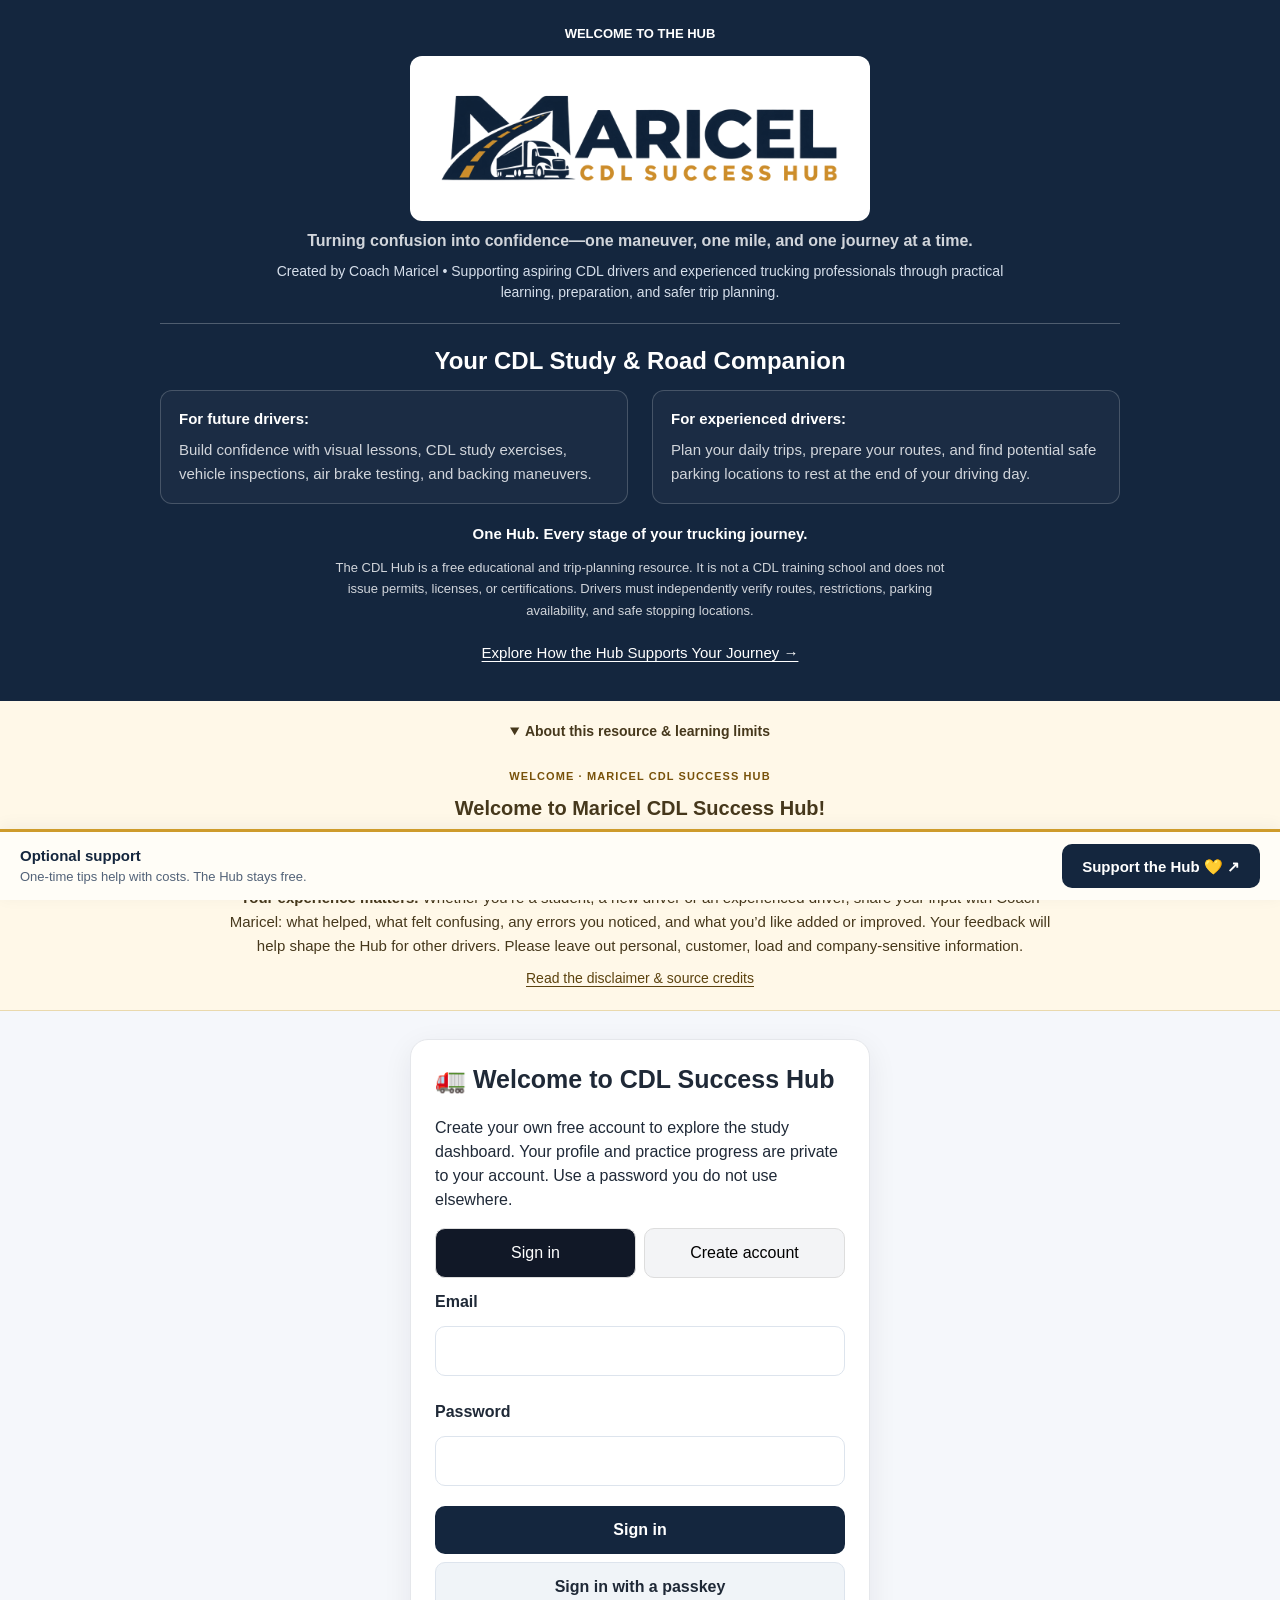
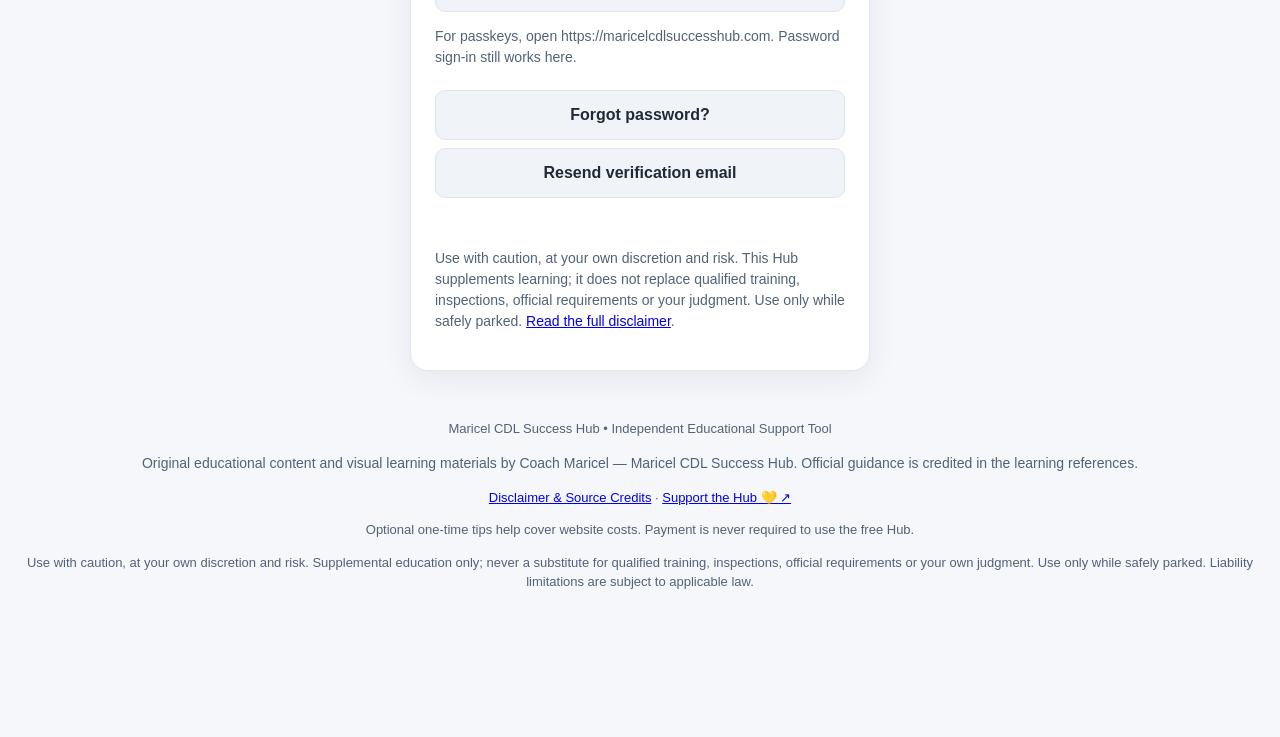
==== commit 835c4a20: "Remove remaining beta wording from support message" ====
--- a/index.html
+++ b/index.html
@@ -1511,7 +1511,7 @@
 <script src="trip-planner.js?v=29"></script>
 <script src="member-passkeys.js?v=30"></script>
 <script src="lessons.js?v=50"></script><script src="road-readiness-data.js?v=51"></script><script src="road-readiness.js?v=53"></script><script src="cdl-knowledge-data.js?v=52"></script><script src="cdl-knowledge.js?v=53"></script><script src="pretrip-data.js?v=58"></script><script src="pretrip-visuals.js?v=55"></script><script src="pretrip.js?v=55"></script><script src="air-brakes-data.js?v=58"></script><script src="air-brakes.js?v=58"></script><script src="incab-data.js?v=58"></script><script src="incab.js?v=57"></script>
-<aside class="hub-support-bar" aria-label="Optional support for Maricel CDL Success Hub"><div class="hub-support-copy"><strong>Optional support</strong><span>One-time tips help with costs. The beta stays free.</span></div><a href="support.html" target="_blank" rel="noopener noreferrer" aria-label="Support the Hub — optional Stripe or Venmo support, opens a new tab">Support the Hub 💛 ↗</a></aside></body>
+<aside class="hub-support-bar" aria-label="Optional support for Maricel CDL Success Hub"><div class="hub-support-copy"><strong>Optional support</strong><span>One-time tips help with costs. The Hub stays free.</span></div><a href="support.html" target="_blank" rel="noopener noreferrer" aria-label="Support the Hub — optional Stripe or Venmo support, opens a new tab">Support the Hub 💛 ↗</a></aside></body>
 </html>
 
 
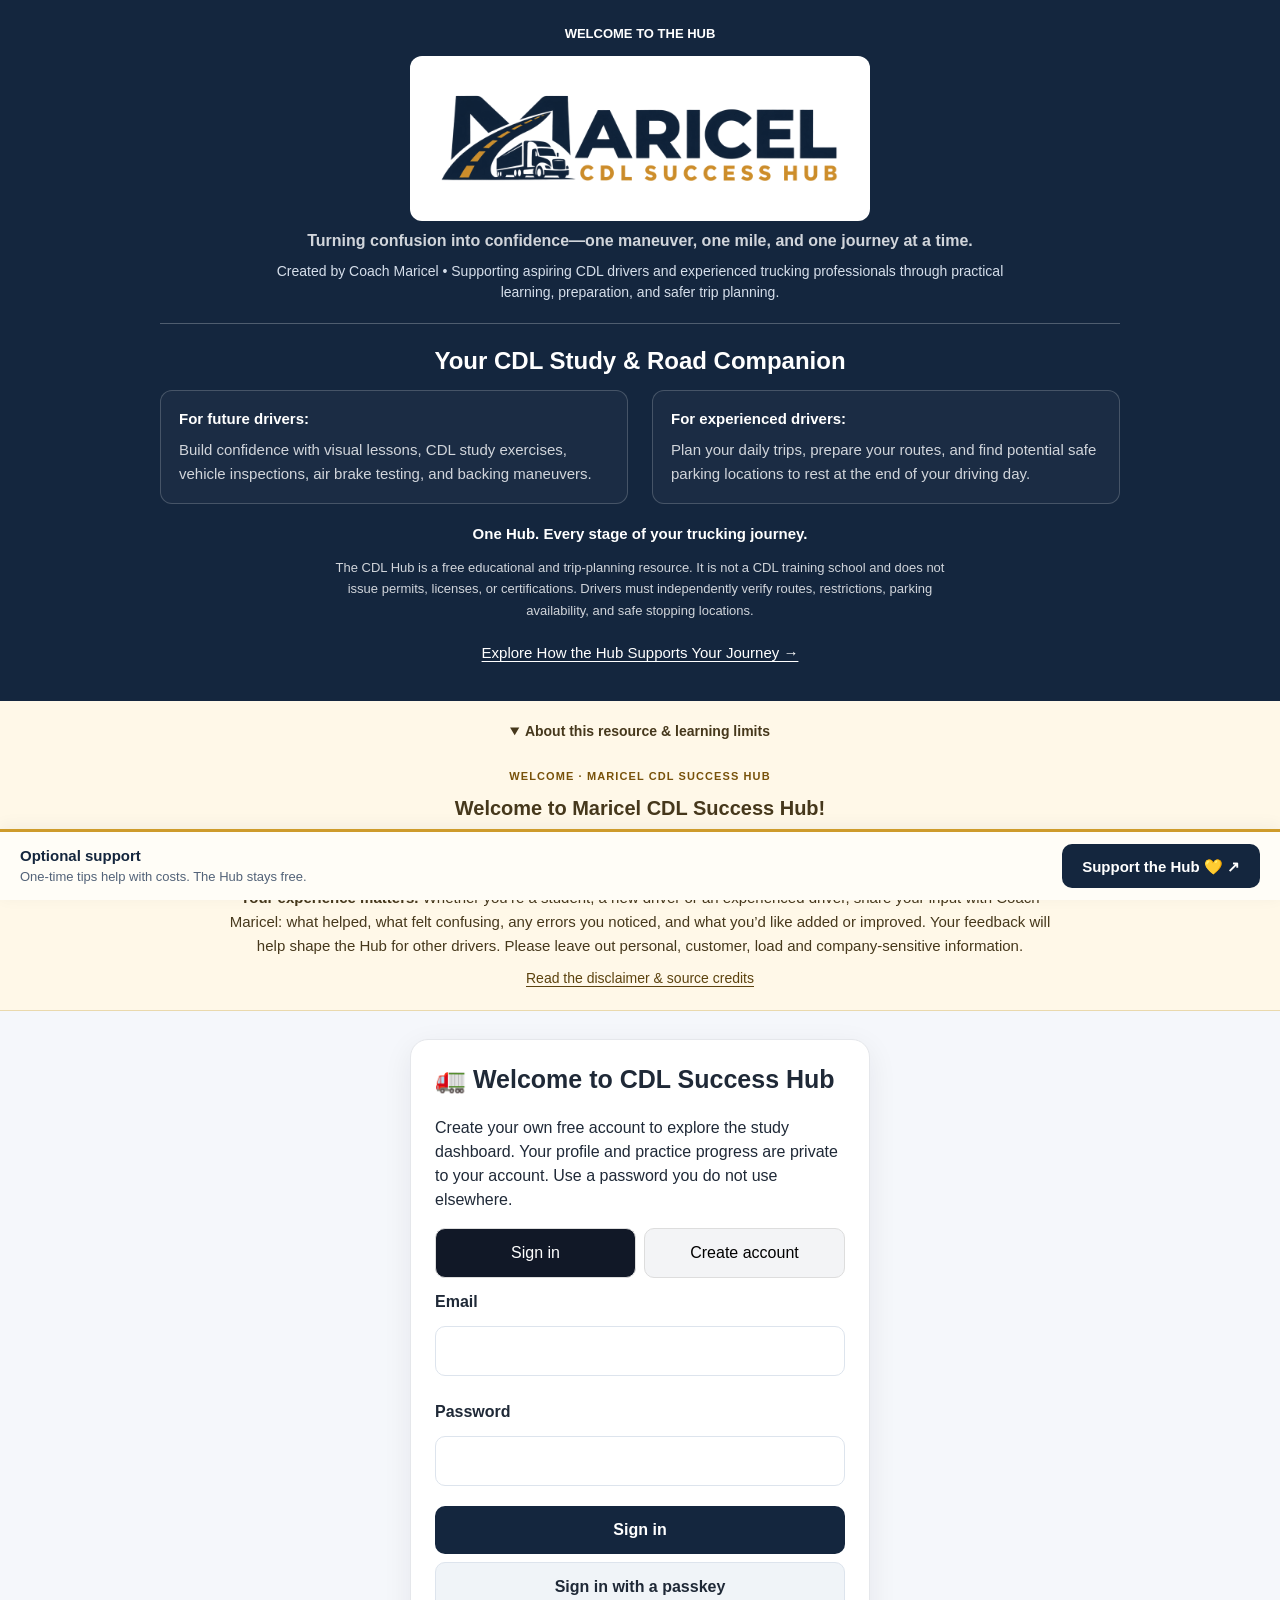
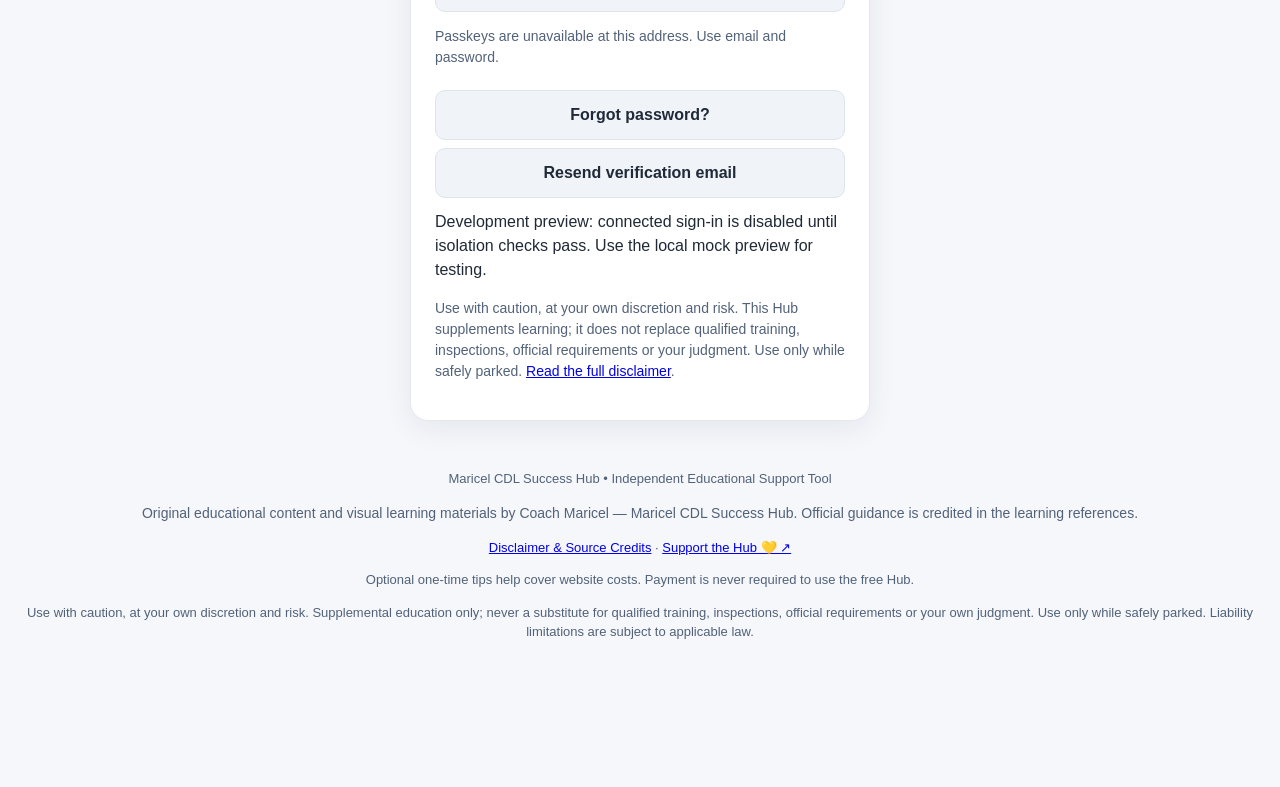
==== commit 0cf2c607: "Add mock-tested registration recovery and parked safety trainers" ====
--- a/index.html
+++ b/index.html
@@ -12,6 +12,8 @@
   <link rel="manifest" href="manifest.json" />
   <link rel="apple-touch-icon" href="icon-192.png" />                            
   <script src="member-config.js"></script>
+  <script src="member-confirmation.js"></script>
+  <link rel="stylesheet" href="safety-trainers.css">
   <script src="member-navigation.js?v=57"></script>
   <meta name="referrer" content="no-referrer" />
   <script src="vendor/supabase-2.105.0.js"></script>
@@ -136,7 +138,18 @@
   </details></div>
 </aside>
 <div id="memberControls"><span id="memberIdentity"></span><button type="button" onclick="memberSignOut()">Sign out</button></div>
-<div id="memberGate"><h2>🚛 Welcome to CDL Success Hub</h2><p>Create your own free account to explore the study dashboard. Your profile and practice progress are private to your account. Use a password you do not use elsewhere.</p><div id="memberTabs" class="auth-tabs"><button id="memberTabSignIn" class="selected" type="button" onclick="memberMode('signin')">Sign in</button><button id="memberTabSignUp" type="button" onclick="memberMode('signup')">Create account</button></div><form id="memberForm"><label id="memberEmailLabel" for="memberEmail">Email</label><input id="memberEmail" type="email" autocomplete="email" required><label id="memberPasswordLabel" for="memberPassword">Password</label><input id="memberPassword" type="password" minlength="8" autocomplete="current-password" required><button id="memberSubmit" class="btn" type="submit">Sign in</button></form><div id="passkeyLogin"><button id="passkeySignIn" class="btn light" type="button" disabled>Sign in with a passkey</button><p id="passkeyLoginHelp" class="small" role="status" aria-live="polite">Checking passkey availability…</p></div><button id="memberForgotButton" class="btn light" type="button" onclick="memberMode('reset')">Forgot password?</button><button id="memberResendButton" class="btn light" type="button" onclick="memberResend()">Resend verification email</button><p id="memberMessage" role="status" aria-live="polite"></p><p class="small">Use with caution, at your own discretion and risk. This Hub supplements learning; it does not replace qualified training, inspections, official requirements or your judgment. Use only while safely parked. <a href="disclaimer.html">Read the full disclaimer</a>.</p></div>
+<div id="memberGate"><h2>🚛 Welcome to CDL Success Hub</h2><p>Create your own free account to explore the study dashboard. Your profile and practice progress are private to your account. Use a password you do not use elsewhere.</p><div id="memberConfirmation" class="card" hidden aria-labelledby="memberConfirmationTitle">
+<h3 id="memberConfirmationTitle" tabindex="-1">Check your email to finish signing up</h3>
+<p id="memberConfirmationAddress"></p><p><strong>Check Spam, Junk and Promotions as well as your Inbox.</strong> Delivery can take a few minutes. Search for CDL Success Hub or the signup confirmation, then open the newest link you requested.</p>
+<ol><li>Confirm that you entered the correct email address.</li><li>Open the confirmation link in your email.</li><li>Return here and sign in if this browser has not signed you in.</li></ol>
+<p class="small">A request being accepted does not prove that an email was delivered. If the address already belongs to an account, sign in or use password recovery.</p>
+<button id="memberPendingResend" class="btn" type="button" onclick="memberResend()">Resend confirmation email</button>
+<p id="memberResendWait" class="small"></p>
+<button id="memberCheckVerification" class="btn light" type="button" onclick="memberCheckVerification()">I opened the link — check this browser</button>
+<button id="memberCorrectEmail" class="btn light" type="button" onclick="memberCorrectEmail()">Correct my email address</button>
+<p class="small">Correcting an unverified email starts signup again at the new address. It does not rename or delete the original account.</p>
+<button class="btn light" type="button" onclick="memberMode('signin')">Back to sign in</button>
+</div><div id="memberTabs" class="auth-tabs"><button id="memberTabSignIn" class="selected" type="button" onclick="memberMode('signin')">Sign in</button><button id="memberTabSignUp" type="button" onclick="memberMode('signup')">Create account</button></div><form id="memberForm"><label id="memberEmailLabel" for="memberEmail">Email</label><input id="memberEmail" type="email" autocomplete="email" required><label id="memberPasswordLabel" for="memberPassword">Password</label><input id="memberPassword" type="password" minlength="8" autocomplete="current-password" required><button id="memberSubmit" class="btn" type="submit">Sign in</button></form><div id="passkeyLogin"><button id="passkeySignIn" class="btn light" type="button" disabled>Sign in with a passkey</button><p id="passkeyLoginHelp" class="small" role="status" aria-live="polite">Checking passkey availability…</p></div><button id="memberForgotButton" class="btn light" type="button" onclick="memberMode('reset')">Forgot password?</button><button id="memberResendButton" class="btn light" type="button" onclick="memberResend()">Resend verification email</button><p id="memberMessage" role="status" aria-live="polite"></p><p class="small">Use with caution, at your own discretion and risk. This Hub supplements learning; it does not replace qualified training, inspections, official requirements or your judgment. Use only while safely parked. <a href="disclaimer.html">Read the full disclaimer</a>.</p></div>
 <dialog id="memberNameDialog" class="member-name-dialog" aria-labelledby="memberNameTitle" aria-describedby="memberNameHelp"><h2 id="memberNameTitle">What should we call you? 💛</h2><p id="memberNameHelp">Choose a first name or nickname for your welcome message. This stays in your private profile; it does not change your Community name or make you publicly listed.</p><form id="memberNameForm"><label for="memberNameInput">Your preferred name</label><input id="memberNameInput" name="preferredName" maxlength="100" autocomplete="nickname" enterkeyhint="done"><p class="small">No legal name required. You can change this anytime in My Profile.</p><p class="small">Want to post, comment or leave feedback? You can set up an optional Community profile next. You choose its display name; photos and messaging remain optional. There is no member directory.</p><p id="memberNameStatus" role="status" aria-live="polite"></p><div class="name-actions"><button id="memberNameSave" class="btn" type="submit">Save my name</button><button id="memberNameCommunity" class="btn light" type="button" onclick="saveMemberName(event,true)">Save &amp; set up Community</button><button id="memberNameLater" class="btn light" type="button" onclick="dismissMemberName()">Not now</button></div></form></dialog>
 <nav id="nav" aria-label="Main navigation" hidden></nav>
 <div id="subnav" aria-label="Section navigation" hidden></div>
@@ -442,6 +455,10 @@
 </section>
 
 <section id="resources">
+<div class="card"><h2>Driver Safety Practice</h2><p>Parked, interactive study for curves and winter preparation. Open one topic at a time.</p>
+<details class="safety-module" id="curveTrainer"><summary>Curve Awareness — high side, low side &amp; offtracking</summary><div id="curveRoot"></div></details>
+<details class="safety-module" id="winterAcademy"><summary>Winter Driving Academy — snow chain installation simulator</summary><div id="chainRoot"></div></details>
+<details class="safety-module" id="stateRegulations"><summary>State Regulations — chain requirements &amp; official sources</summary><div id="chainRegulationsRoot"></div></details></div>
   <div class="card"><h2>Safety &amp; Resources</h2><p class="lead">Quick reminders to review before practice or a trip. Follow your instructor and official guidance.</p>
     <div class="list-item"><strong>Pre-Trip Reminder</strong><br>Review tires, lights, brakes, leaks, coupling, mirrors, fluids, paperwork and safety equipment. This is a reminder only, not a complete inspection or brake-test procedure. Follow your instructor, equipment guidance and current inspection checklist.</div>
     <div class="list-item"><strong>GOAL Rule</strong><br>When unsure, stop and secure the vehicle before getting out to look. Inspect the full intended path, including the sides and overhead space.</div>
@@ -564,15 +581,59 @@
 
 // Static training assets are public. Supabase RLS protects member data.
 // Development must use a separate Supabase project; no fallback to production.
-const memberClient=SUPABASE_URL&&SUPABASE_KEY?window.supabase?.createClient(SUPABASE_URL,SUPABASE_KEY,{auth:{experimental:{passkey:true}}}):null;
+const memberClient=SUPABASE_URL==='https://gndommbrsfvejocipukj.supabase.co'&&SUPABASE_KEY&&(window.HUB_LOCAL_MOCK===true||window.MEMBER_CONFIG?.connectedTestingApproved===true)?window.supabase?.createClient(SUPABASE_URL,SUPABASE_KEY,{auth:{experimental:{passkey:true}}}):null;
 let memberProfileRevision=0,memberProfileSaving=false,memberNamePromptDismissed=false;
 let memberAuthMode='signin', memberUserId=null, memberRecovery=false, memberGeneration=0, memberScreenChange=0;
 const memberEl=id=>document.getElementById(id);
 const memberMessage=text=>memberEl('memberMessage').textContent=text;
-const memberRedirect=()=>location.origin+location.pathname;
+let memberConfirmationStorage;try{memberConfirmationStorage=window.sessionStorage;}catch{}
+const memberConfirmation=window.createConfirmationController({storage:memberConfirmationStorage});
+let memberPendingEmail='',memberRequestBusy=false,memberStatusBusy=false;
+const memberRedirect=()=>{
+  const allowed=window.MEMBER_CONFIG?.redirectUrls||[];
+  const target=location.origin+location.pathname;
+  if(!allowed.includes(target))throw Error('This testing address is not approved for email redirects.');
+  return target;
+};
+function memberConfirmationSync(){
+ const wait=memberConfirmation.remaining(),busy=memberRequestBusy||memberConfirmation.busy();
+ ['memberPendingResend','memberResendButton'].forEach(id=>{memberEl(id).disabled=busy||wait>0;});
+ memberEl('memberResendWait').textContent=wait?'You can request another email in '+wait+' seconds.':'';
+ memberEl('memberCorrectEmail').disabled=memberRequestBusy;
+}
+function memberShowConfirmation(email){
+ memberPendingEmail=email;memberEl('memberConfirmationAddress').textContent='Email entered: '+email;
+ memberEl('memberConfirmation').hidden=false;memberEl('memberForm').hidden=true;
+ memberEl('memberTabs').hidden=true;memberEl('memberForgotButton').hidden=true;memberEl('memberResendButton').hidden=true;
+ window.memberPasskeyModeChanged?.();memberEl('passkeyLogin').hidden=true;
+ memberConfirmationSync();memberEl('memberConfirmationTitle').focus?.();
+}
+function memberCorrectEmail(){
+ if(memberRequestBusy)return;
+ const email=memberPendingEmail;memberMode('signup');memberEl('memberEmail').value=email;
+ memberEl('memberPassword').value='';memberEl('memberEmail').focus?.();
+ memberMessage('Enter the new email and a password, then create your account again. The original account is unchanged.');
+}
+async function memberCheckVerification(){
+ if(!memberClient||memberStatusBusy)return;memberStatusBusy=true;memberEl('memberCheckVerification').disabled=true;
+ try{
+  const {data,error}=await memberClient.auth.getUser();if(error){
+   if(error.name==='AuthSessionMissingError'||error.code==='session_not_found'){
+    memberMessage('No signed-in session in this browser. If you verified in another browser or device, return to sign in here.');return;
+   }throw error;
+  }
+  if(data?.user?.email_confirmed_at){
+   const {data:current,error:sessionError}=await memberClient.auth.getSession();if(sessionError)throw sessionError;
+   if(current?.session?.user?.id===data.user.id&&current.session.user.email_confirmed_at){memberDisplay(current.session);memberMessage('Email verified. You are signed in.');}
+   else memberMessage('Your email is verified. Return to sign in to continue.');
+  }else memberMessage('Verification is not confirmed in this browser. Open the newest email link, then sign in. Verification in another browser does not sign you in here.');
+ }catch{memberMessage('Unable to check verification. Check your connection, then try again or return to sign in.');}
+ finally{memberStatusBusy=false;memberEl('memberCheckVerification').disabled=false;}
+}
+if(typeof setInterval==='function')setInterval(memberConfirmationSync,1000);
 function memberMode(mode){
-  if(memberRecovery && mode!=='recover')return;
-  memberAuthMode=mode;
+  if(memberRequestBusy||memberRecovery && mode!=='recover')return;
+  memberAuthMode=mode;memberPendingEmail='';memberEl('memberConfirmation').hidden=true;memberEl('memberForm').hidden=false;memberEl('memberPassword').value='';
   const recover=mode==='recover',reset=mode==='reset';
   memberEl('memberTabSignIn').classList.toggle('selected',mode==='signin');
   memberEl('memberTabSignUp').classList.toggle('selected',mode==='signup');
@@ -589,11 +650,12 @@
 }
 function memberDisplay(session){
   const signedIn=Boolean(session?.user?.email_confirmed_at)&&!memberRecovery;
+  if(signedIn){memberPendingEmail='';memberEl('memberConfirmation').hidden=true;}
   const previous=memberUserId;memberUserId=signedIn?session.user.id:null;
   memberEl('memberGate').hidden=signedIn;memberEl('memberMain').hidden=!signedIn;memberEl('nav').hidden=!signedIn;if(!signedIn)memberEl('subnav').hidden=true;
   memberEl('memberControls').style.display=signedIn?'flex':'none';
   memberEl('memberIdentity').textContent=signedIn?session.user.email:'';
-  if(previous!==memberUserId){resetMemberNamePrompt();if(previous)window.hubNavigation?.clear(previous);memberGeneration++;window.memberPasskeysReset?.();window.communityReset?.();window.lessonsReset?.();window.roadReadinessReset?.();window.cdlKnowledgeReset?.();window.pretripReset?.();window.airBrakesReset?.();window.incabReset?.(); memberEl('profileName').value='';memberEl('profileEmail').textContent='';memberEl('profileSaved').textContent='';memberEl('progressList').textContent='';memberEl('facilityList').innerHTML='<p class="small">Your private notes will appear here.</p>';memberEl('facilitySaved').textContent='';memberEl('safeHavenSaved').textContent='';memberEl('dashboardWelcomeName').textContent='👋 Welcome, Driver!';memberEl('dashboardProgressSummary').innerHTML='<p class="small">Your latest private practice entry will appear here.</p>';['memberPassword','progressBacking','progressWin','progressImprove','progressDate','facilityName','facilityAddress','entranceLat','entranceLon','guardLat','guardLon','entranceNotes','guardNotes','approachNotes','currentLocation','deliveryAddress','appointmentDate','appointmentTime','manualLat','manualLon','safeSearchLocation','safeHavenName','safeHavenCity','safeHavenState','foodNearby','safeHavenNotes','postTopic','postMessage'].forEach(id=>memberEl(id).value='');memberEl('confidence').value='1 - Very Nervous';memberEl('autoPlanResult').textContent='';window.cancelTripLookup?.();}
+  if(previous!==memberUserId){resetMemberNamePrompt();if(previous)window.hubNavigation?.clear(previous);memberGeneration++;window.memberPasskeysReset?.();window.communityReset?.();window.lessonsReset?.();window.roadReadinessReset?.();window.cdlKnowledgeReset?.();window.pretripReset?.();window.airBrakesReset?.();window.incabReset?.();window.safetyTrainersReset?.(); memberEl('profileName').value='';memberEl('profileEmail').textContent='';memberEl('profileSaved').textContent='';memberEl('progressList').textContent='';memberEl('facilityList').innerHTML='<p class="small">Your private notes will appear here.</p>';memberEl('facilitySaved').textContent='';memberEl('safeHavenSaved').textContent='';memberEl('dashboardWelcomeName').textContent='👋 Welcome, Driver!';memberEl('dashboardProgressSummary').innerHTML='<p class="small">Your latest private practice entry will appear here.</p>';['memberPassword','progressBacking','progressWin','progressImprove','progressDate','facilityName','facilityAddress','entranceLat','entranceLon','guardLat','guardLon','entranceNotes','guardNotes','approachNotes','currentLocation','deliveryAddress','appointmentDate','appointmentTime','manualLat','manualLon','safeSearchLocation','safeHavenName','safeHavenCity','safeHavenState','foodNearby','safeHavenNotes','postTopic','postMessage'].forEach(id=>memberEl(id).value='');memberEl('confidence').value='1 - Very Nervous';memberEl('autoPlanResult').textContent='';window.cancelTripLookup?.();}
   // Defer Supabase queries outside the auth callback to avoid auth lock deadlocks.
   if(signedIn&&previous!==memberUserId){
     const id=memberUserId,generation=memberGeneration,revision=memberScreenChange;
@@ -608,13 +670,22 @@
   catch(e){alert('Could not sign out. Check your connection and retry.');}
 }
 async function memberResend(){
-  if(!memberClient||!memberEl('memberEmail').reportValidity())return;
-  try{const {error}=await memberClient.auth.resend({type:'signup',email:memberEl('memberEmail').value.trim(),options:{emailRedirectTo:memberRedirect()}});if(error)throw error;memberMessage('If verification is needed, check your email for a new link.');}catch(e){memberMessage('Unable to resend. Please wait before trying again.');}
+  if(!memberClient||memberRequestBusy)return;
+  const email=memberPendingEmail||memberEl('memberEmail').value.trim();
+  if(!memberPendingEmail&&!memberEl('memberEmail').reportValidity())return;
+  if(!memberConfirmation.start()){memberMessage('Please wait before requesting another email.');return;}
+  memberConfirmationSync();
+  try{const {error}=await memberClient.auth.resend({type:'signup',email,options:{emailRedirectTo:memberRedirect()}});if(error)throw error;
+   memberConfirmation.hold();memberShowConfirmation(email);memberMessage('If verification is needed, a new email has been requested. Check Spam, Junk and Promotions. Use the newest link.');
+  }catch(e){memberConfirmation.hold();memberMessage(memberConfirmation.error(e));}
+  finally{memberConfirmation.finish();memberConfirmationSync();}
 }
 document.getElementById('memberForm').addEventListener('submit',async event=>{
-  event.preventDefault();if(!memberClient||window.memberPasskeysBusy?.())return;
+  event.preventDefault();if(!memberClient||memberRequestBusy||memberConfirmation.busy()||window.memberPasskeysBusy?.())return;
   const email=memberEl('memberEmail').value.trim(),password=memberEl('memberPassword').value,mode=memberAuthMode;
-  memberEl('memberSubmit').disabled=true;memberMessage('Please wait…');
+  const sendsEmail=mode==='signup'||mode==='reset';
+  if(sendsEmail&&!memberConfirmation.start()){memberMessage('Please wait '+memberConfirmation.remaining()+' seconds before requesting another email.');return;}
+  memberRequestBusy=true;memberEl('memberSubmit').disabled=true;memberConfirmationSync();memberMessage('Please wait…');
   try{
     let result;
     if(mode==='reset')result=await memberClient.auth.resetPasswordForEmail(email,{redirectTo:memberRedirect()});
@@ -622,11 +693,14 @@
     else if(mode==='signup')result=await memberClient.auth.signUp({email,password,options:{emailRedirectTo:memberRedirect()}});
     else result=await memberClient.auth.signInWithPassword({email,password});
     if(result.error)throw result.error;
-    memberEl('memberPassword').value='';
-    if(mode==='recover'){memberRecovery=false;await memberClient.auth.signOut();memberDisplay(null);memberMode('signin');memberMessage('Password updated. Sign in with your new password.');}
-    else memberMessage(mode==='reset'?'If an account exists, recovery instructions will be sent.':mode==='signup'?'Check your email to verify your account, then sign in.':'Signed in successfully.');
-  }catch(e){memberMessage(mode==='signin'?'Unable to sign in. Check your credentials and verify your email.':mode==='recover'?'Could not update password. Request a fresh recovery link and try again.':'Unable to complete the request. Please check your connection and try again later.');}
-  finally{memberEl('memberSubmit').disabled=false;}
+    memberEl('memberPassword').value='';if(sendsEmail)memberConfirmation.hold();
+    if(mode==='recover'){memberRecovery=false;const signedOut=await memberClient.auth.signOut();if(signedOut.error)throw signedOut.error;memberDisplay(null);memberRequestBusy=false;memberMode('signin');memberMessage('Password updated. Sign in with your new password.');}
+    else if(mode==='signup'&&!result.data?.session){memberShowConfirmation(email);memberMessage('Check your email to verify your account. Check Spam, Junk and Promotions too.');}
+    else if(mode==='reset')memberMessage('If an account exists, recovery instructions will be sent. Check Inbox, Spam, Junk and Promotions.');
+    else memberMessage('Signed in successfully.');
+  }catch(e){if(sendsEmail)memberConfirmation.hold();
+    memberMessage(e?.code==='email_not_confirmed'?memberConfirmation.error(e):mode==='signin'?'Unable to sign in. Check your credentials and verify your email. Use Resend verification email if needed.':mode==='recover'?'Could not update password. Request a fresh recovery link and try again.':memberConfirmation.error(e));
+  }finally{memberRequestBusy=false;memberConfirmation.finish();memberEl('memberSubmit').disabled=false;memberConfirmationSync();}
 });
 if(memberClient){
   memberClient.auth.onAuthStateChange((event,session)=>{
@@ -634,8 +708,8 @@
     memberDisplay(session);
   });
   memberClient.auth.getSession().then(({data,error})=>{if(error)throw error;memberDisplay(data.session);}).catch(()=>{memberDisplay(null);memberMessage('Session could not be restored. Please sign in again.');});
-  if(new URLSearchParams(location.hash.slice(1)).has('error')){memberMessage('This email link is invalid or expired. Request a new link.');history.replaceState(null,'',location.pathname);}
-}else memberMessage('Sign-in service is unavailable. Please refresh the page.');
+  if(new URLSearchParams(location.hash.slice(1)).has('error')||new URLSearchParams(location.search||'').has('error')){memberMode('signin');memberMessage('This email link is invalid, expired or already used. Enter your email and choose Resend verification email. For a password-reset link, choose Forgot password instead.');history.replaceState(null,'',location.pathname);}
+}else memberMessage('Development preview: connected sign-in is disabled until isolation checks pass. Use the local mock preview for testing.');
 function setMemberProfileBusy(value){
   memberProfileSaving=value;
   ['profileSaveButton','memberNameSave','memberNameCommunity','memberNameLater'].forEach(id=>{const el=memberEl(id);if(el)el.disabled=value;});
@@ -744,7 +818,7 @@
   const target=document.getElementById(id);if(!target)return;
   memberScreenChange++;window.hubNavigation?.remember(memberUserId,id,screenGroups);
   document.body.classList.toggle('lessons-open',id==='lesson'||id==='starter'||id==='cdlknowledge'||id==='pretrip'||id==='airbrakes'||id==='incab');if(id==='incab'){window.renderIncab?.();const beta=document.getElementById('betaNoticeDetails');if(beta)beta.open=false;}if(id==='airbrakes'){window.renderAirBrakes?.();const beta=document.getElementById('betaNoticeDetails');if(beta)beta.open=false;}if(id==='pretrip'){window.renderPretrip?.();const beta=document.getElementById('betaNoticeDetails');if(beta)beta.open=false;}if(id==='cdlknowledge'){window.renderCdlKnowledge?.();const beta=document.getElementById('betaNoticeDetails');if(beta)beta.open=false;}if(id==='starter'){window.renderRoadReadiness?.();const beta=document.getElementById('betaNoticeDetails');if(beta)beta.open=false;}if(id==='lesson'){const beta=document.getElementById('betaNoticeDetails');if(beta)beta.open=false;window.renderLessons?.();}
-  document.querySelectorAll('main > section').forEach(screen=>screen.classList.remove('active'));target.classList.add('active');window.communityViewChanged?.();
+  document.querySelectorAll('main > section').forEach(screen=>screen.classList.remove('active'));target.classList.add('active');window.communityViewChanged?.();window.safetyViewChanged?.(id);
   document.querySelectorAll('#nav button[data-screen]').forEach(button=>{const selected=button.dataset.screen===id;button.classList.toggle('active',selected);if(selected)button.setAttribute('aria-current','page');else button.removeAttribute('aria-current')});
   const group=screenGroups[id],primary=primaryNav.find(item=>item[0]===group),item=secondaryNav[group]?.find(item=>item[0]===id);
   document.getElementById('pageContext').textContent=primary[1]+(item?' / '+item[1]:id==='home'?' / My dashboard':'');
@@ -1511,7 +1585,10 @@
 <script src="trip-planner.js?v=29"></script>
 <script src="member-passkeys.js?v=30"></script>
 <script src="lessons.js?v=50"></script><script src="road-readiness-data.js?v=51"></script><script src="road-readiness.js?v=53"></script><script src="cdl-knowledge-data.js?v=52"></script><script src="cdl-knowledge.js?v=53"></script><script src="pretrip-data.js?v=58"></script><script src="pretrip-visuals.js?v=55"></script><script src="pretrip.js?v=55"></script><script src="air-brakes-data.js?v=58"></script><script src="air-brakes.js?v=58"></script><script src="incab-data.js?v=58"></script><script src="incab.js?v=57"></script>
-<aside class="hub-support-bar" aria-label="Optional support for Maricel CDL Success Hub"><div class="hub-support-copy"><strong>Optional support</strong><span>One-time tips help with costs. The Hub stays free.</span></div><a href="support.html" target="_blank" rel="noopener noreferrer" aria-label="Support the Hub — optional Stripe or Venmo support, opens a new tab">Support the Hub 💛 ↗</a></aside></body>
+<aside class="hub-support-bar" aria-label="Optional support for Maricel CDL Success Hub"><div class="hub-support-copy"><strong>Optional support</strong><span>One-time tips help with costs. The Hub stays free.</span></div><a href="support.html" target="_blank" rel="noopener noreferrer" aria-label="Support the Hub — optional Stripe or Venmo support, opens a new tab">Support the Hub 💛 ↗</a></aside><script src="safety-trainers.js"></script>
+<script src="chain-regulations-data.js"></script>
+<script src="chain-regulations.js"></script>
+</body>
 </html>
 
 
--- a/safety-trainers.css
+++ b/safety-trainers.css
@@ -0,0 +1,4 @@
+#memberConfirmation{margin-top:20px;border:2px solid #116149;background:#f1faf6}#memberConfirmation h3{font-size:1.4rem}#memberGate [hidden],#resources [hidden]{display:none!important}
+.safety-module{margin:18px 0;border:1px solid #c4ced3;border-radius:14px;background:#fff;padding:16px}.safety-module>summary{font-size:1.15rem;font-weight:700;cursor:pointer;min-height:44px;display:list-item;padding:8px}.safety-module h4{font-size:1.05rem}.trainer-pair{display:grid;grid-template-columns:repeat(2,minmax(0,1fr));gap:18px;align-items:start}.trainer-controls{display:grid;grid-template-columns:repeat(3,minmax(0,1fr));gap:14px}.trainer-pair>*{min-width:0}.safety-module svg{width:100%;height:auto;display:block}.safety-module svg text{font:14px Arial,sans-serif;fill:#253341}.safety-module svg text[fill="white"]{fill:white}.safety-module fieldset{border:1px solid #c4ced3;border-radius:10px;min-width:0;margin-top:20px;padding:14px}.safety-module .btn{white-space:normal;text-align:left;line-height:1.5;min-height:44px}.safety-module a{overflow-wrap:anywhere}.safety-module :focus-visible,#memberGate :focus-visible{outline:3px solid #1976ad;outline-offset:3px}.axle-diagram{display:flex;flex-wrap:wrap;gap:8px;margin:15px 0}.axle-button{min-height:56px;flex:1 1 65px;border:2px solid #526779;border-radius:8px;background:#edf3f5;color:#253341;font-weight:bold}.regulation-card{border-top:1px solid #c4ced3;padding:15px 0}.regulation-card dl{display:grid;grid-template-columns:110px minmax(0,1fr);gap:8px}.regulation-card dt{font-weight:700}.regulation-card dd{margin:0;overflow-wrap:anywhere}.regulation-status{font-weight:700;color:#795000}.regulation-status.verified{color:#116149}@media(max-width:650px){.trainer-pair,.trainer-controls{grid-template-columns:1fr}.safety-module{padding:12px}.regulation-card dl{grid-template-columns:1fr;gap:4px}.regulation-card dd{margin-bottom:8px}}@media(prefers-reduced-motion:reduce){.safety-module *{animation:none!important;transition:none!important}}
+.placement-row{display:grid;grid-template-columns:minmax(110px,1fr) 80px 80px;gap:8px;align-items:center;margin:8px 0}.placement-row [aria-pressed="true"]{background:#116149;color:#fff;border-color:#116149}.placement-row [aria-pressed="true"]:after{content:" ✓"}
+@media(max-width:650px){.placement-row{grid-template-columns:repeat(2,minmax(0,1fr))}.placement-row>span{grid-column:1/-1}.safety-module legend{max-width:100%;white-space:normal}}
